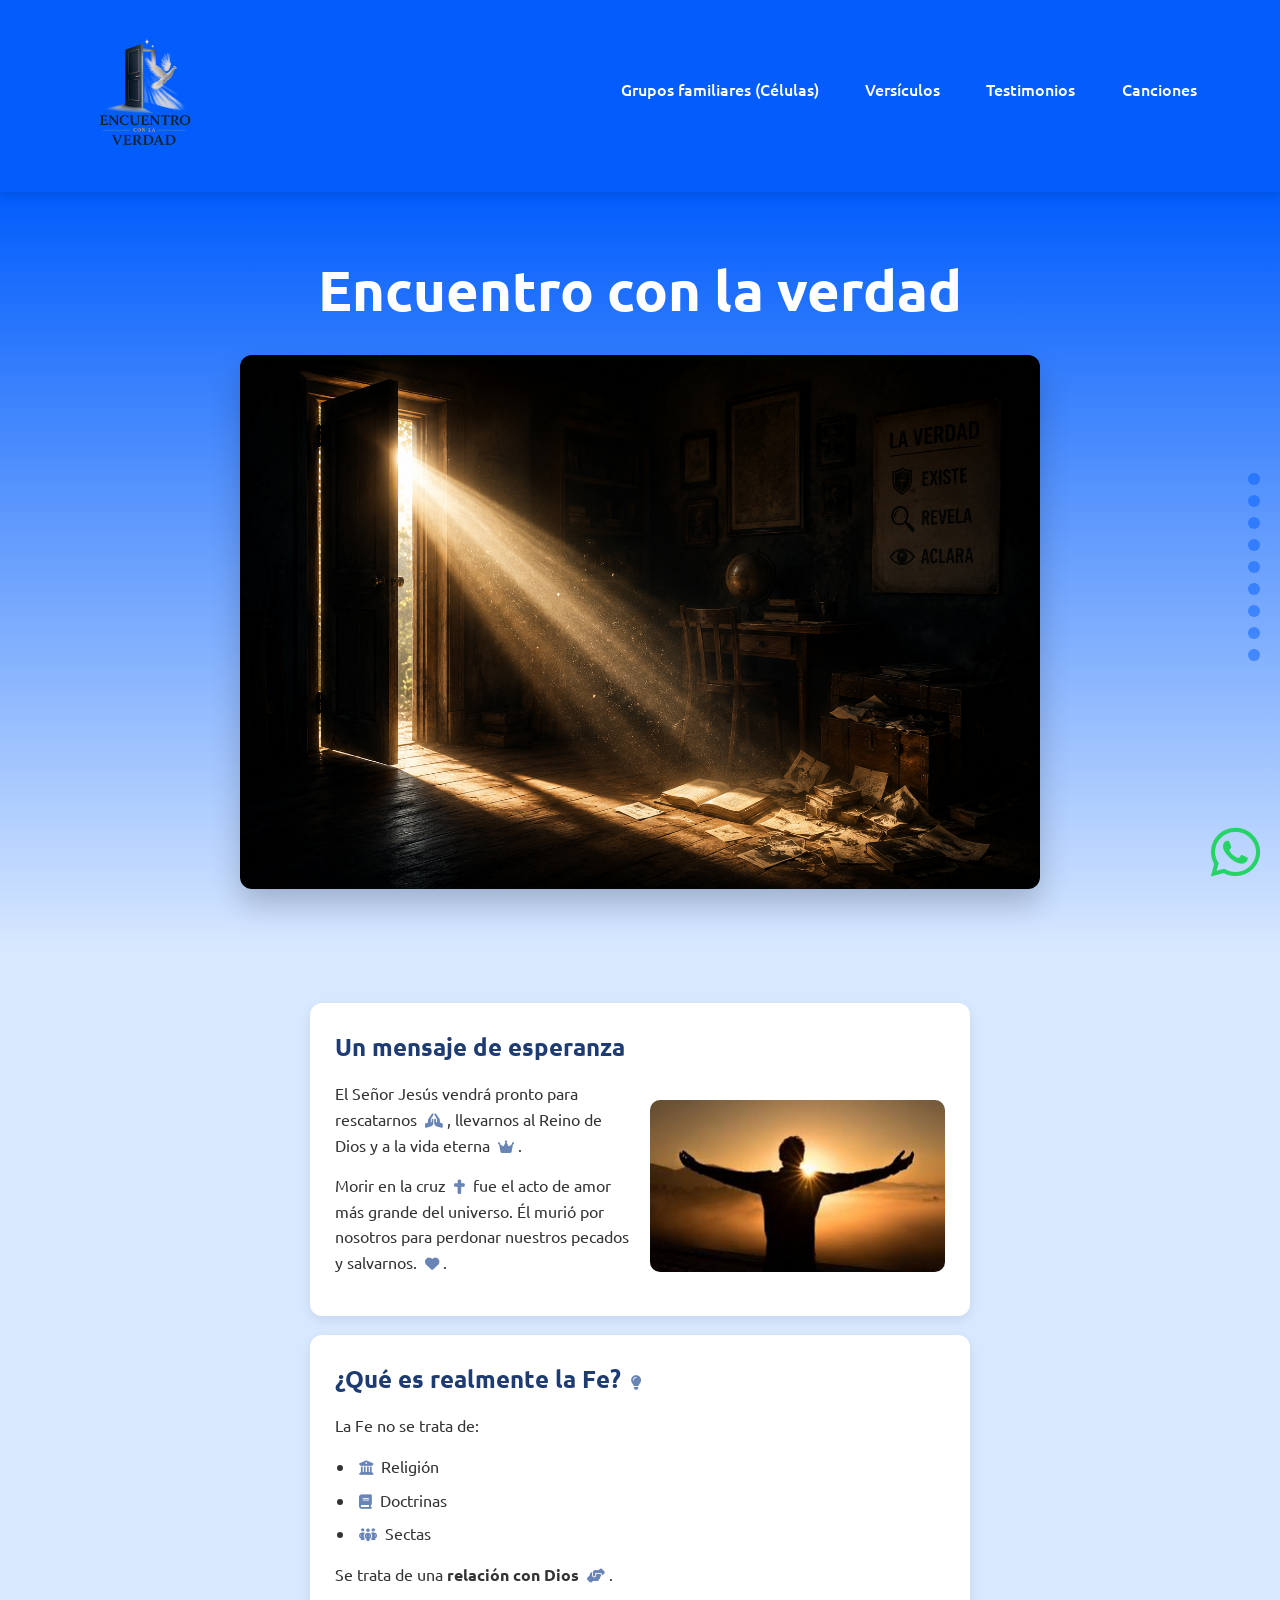
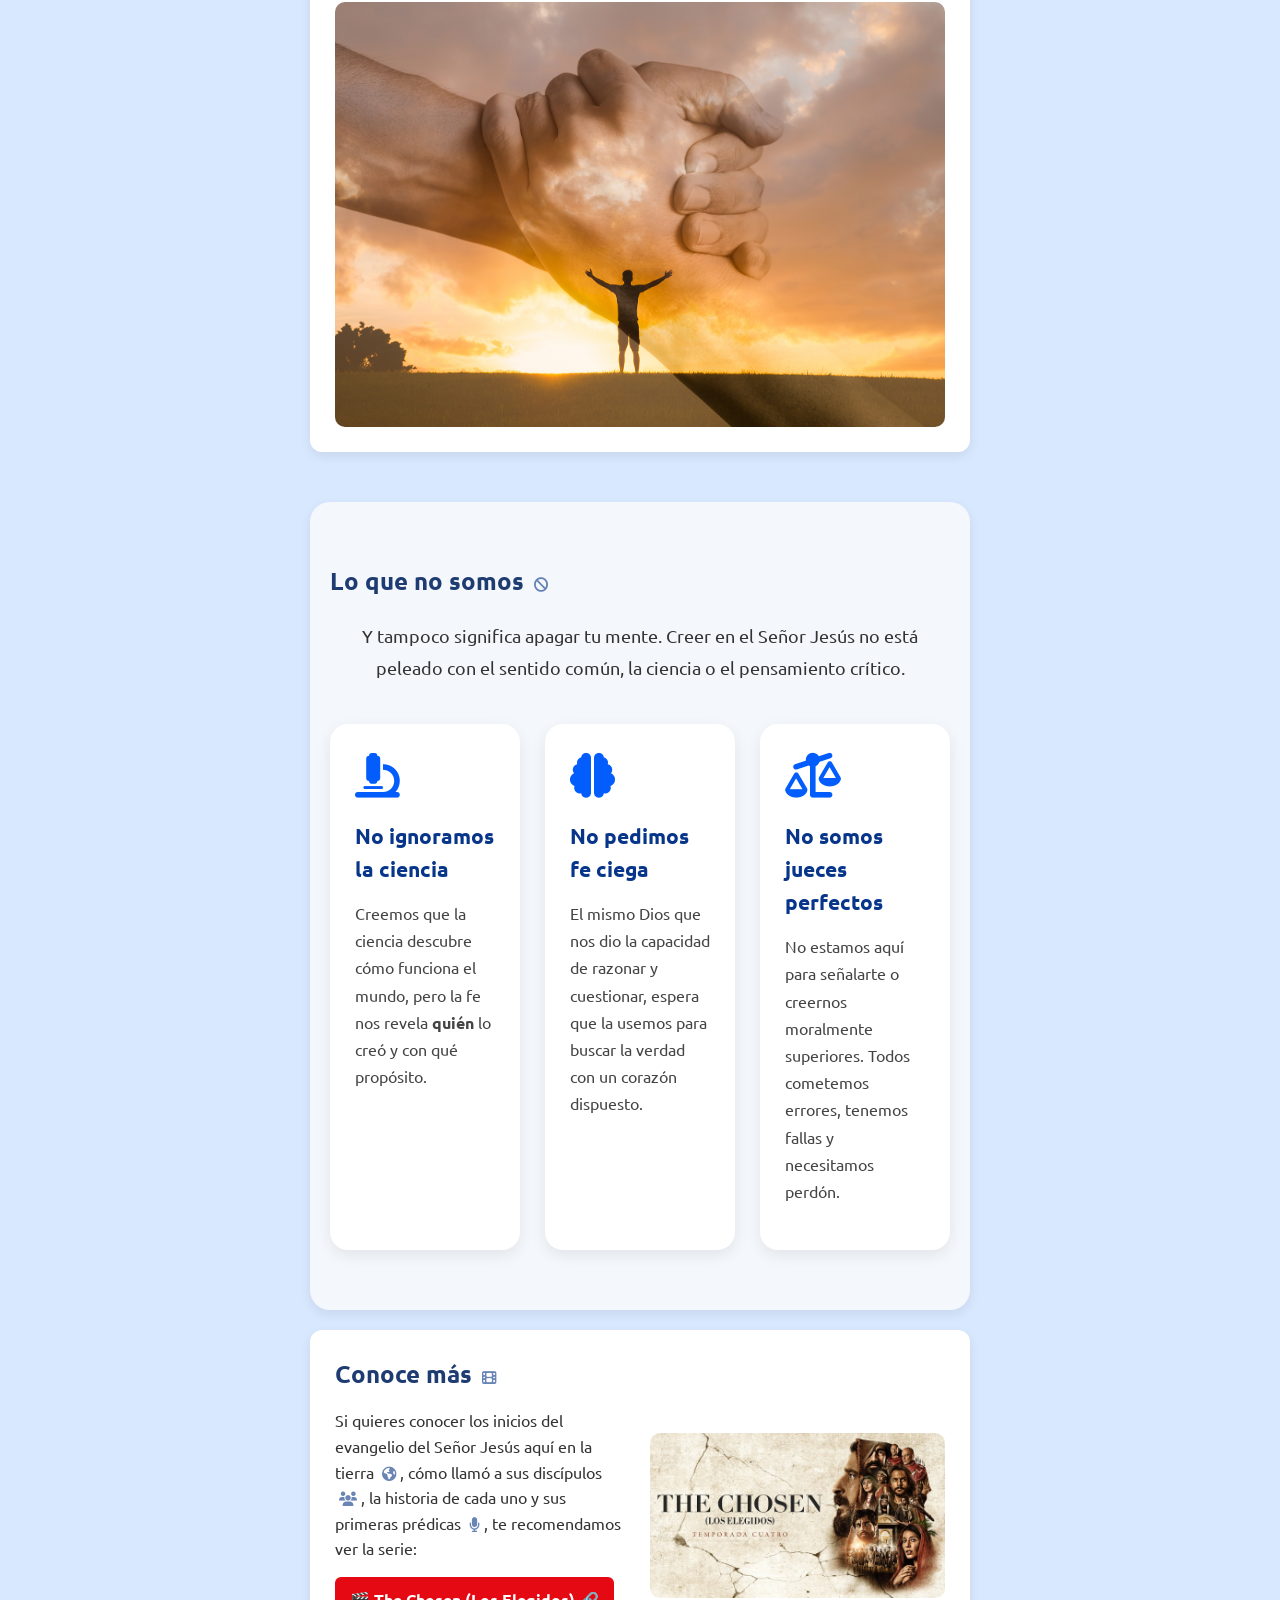
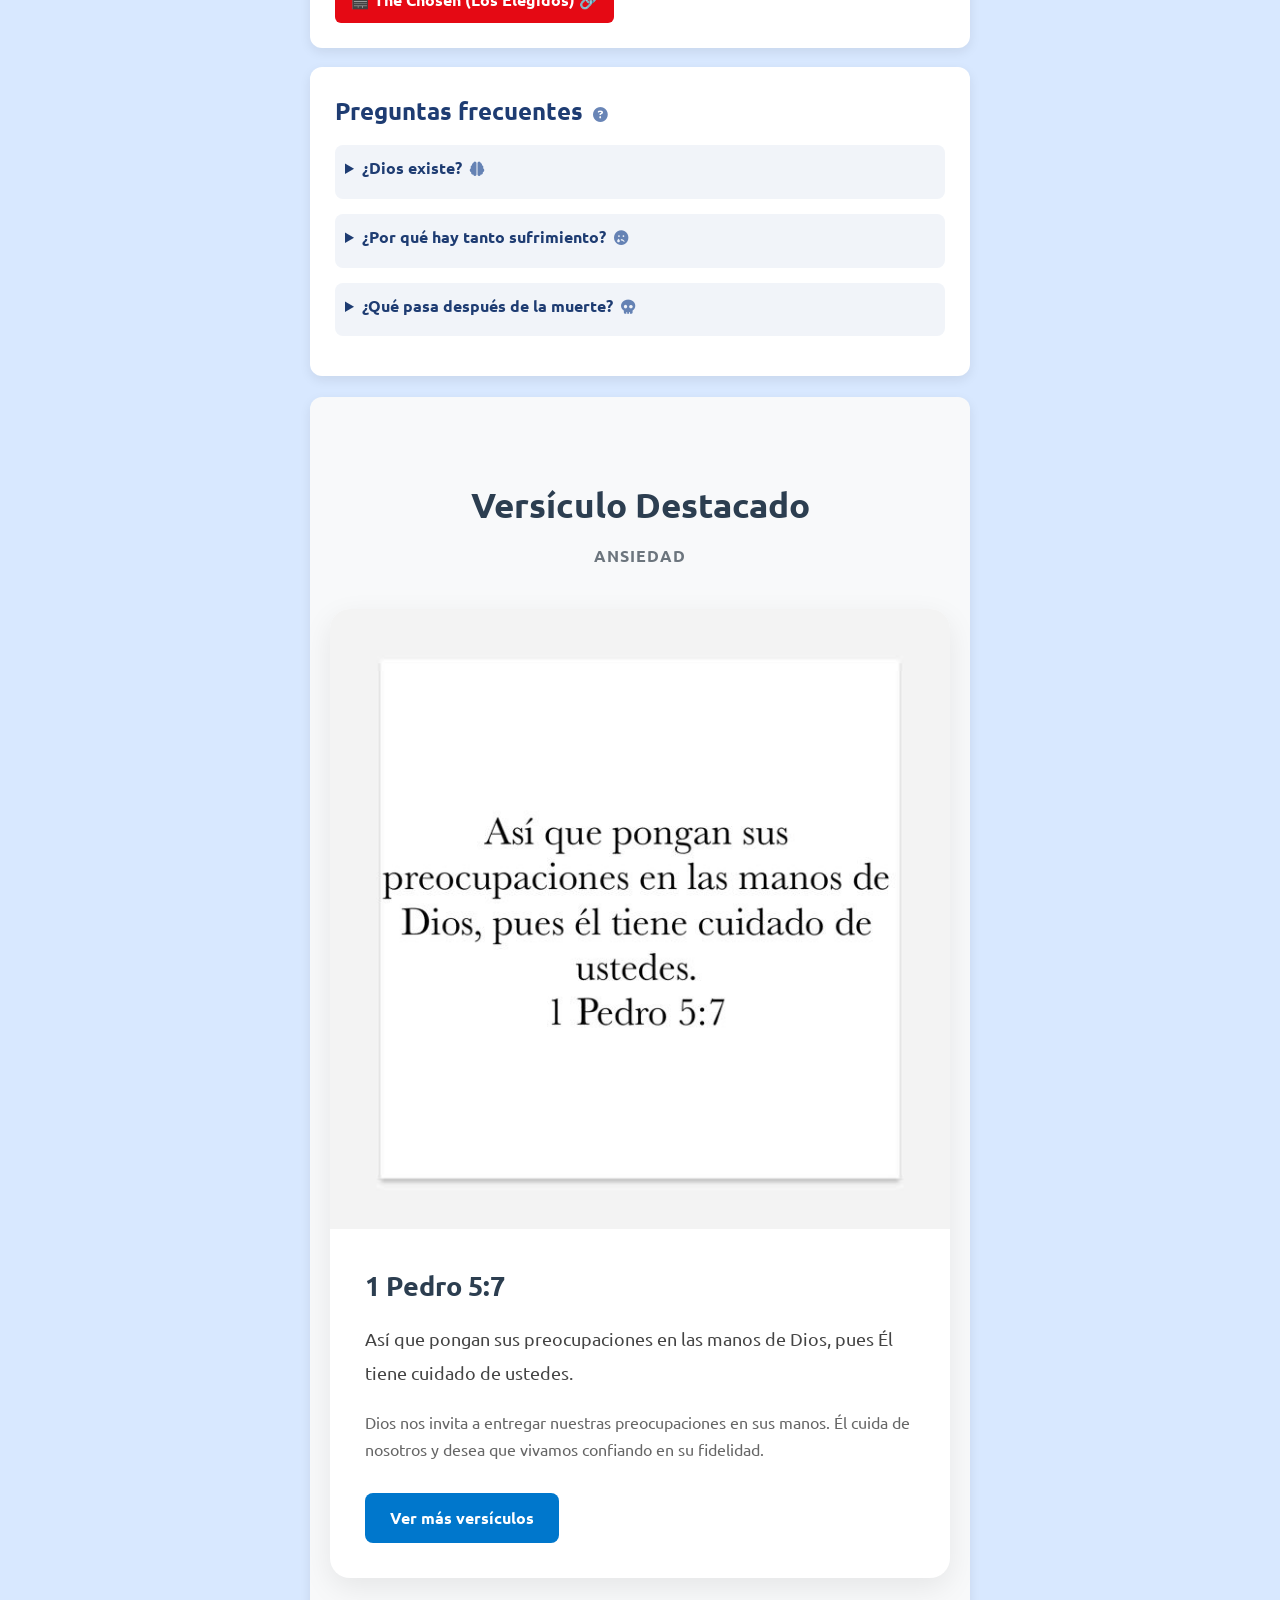
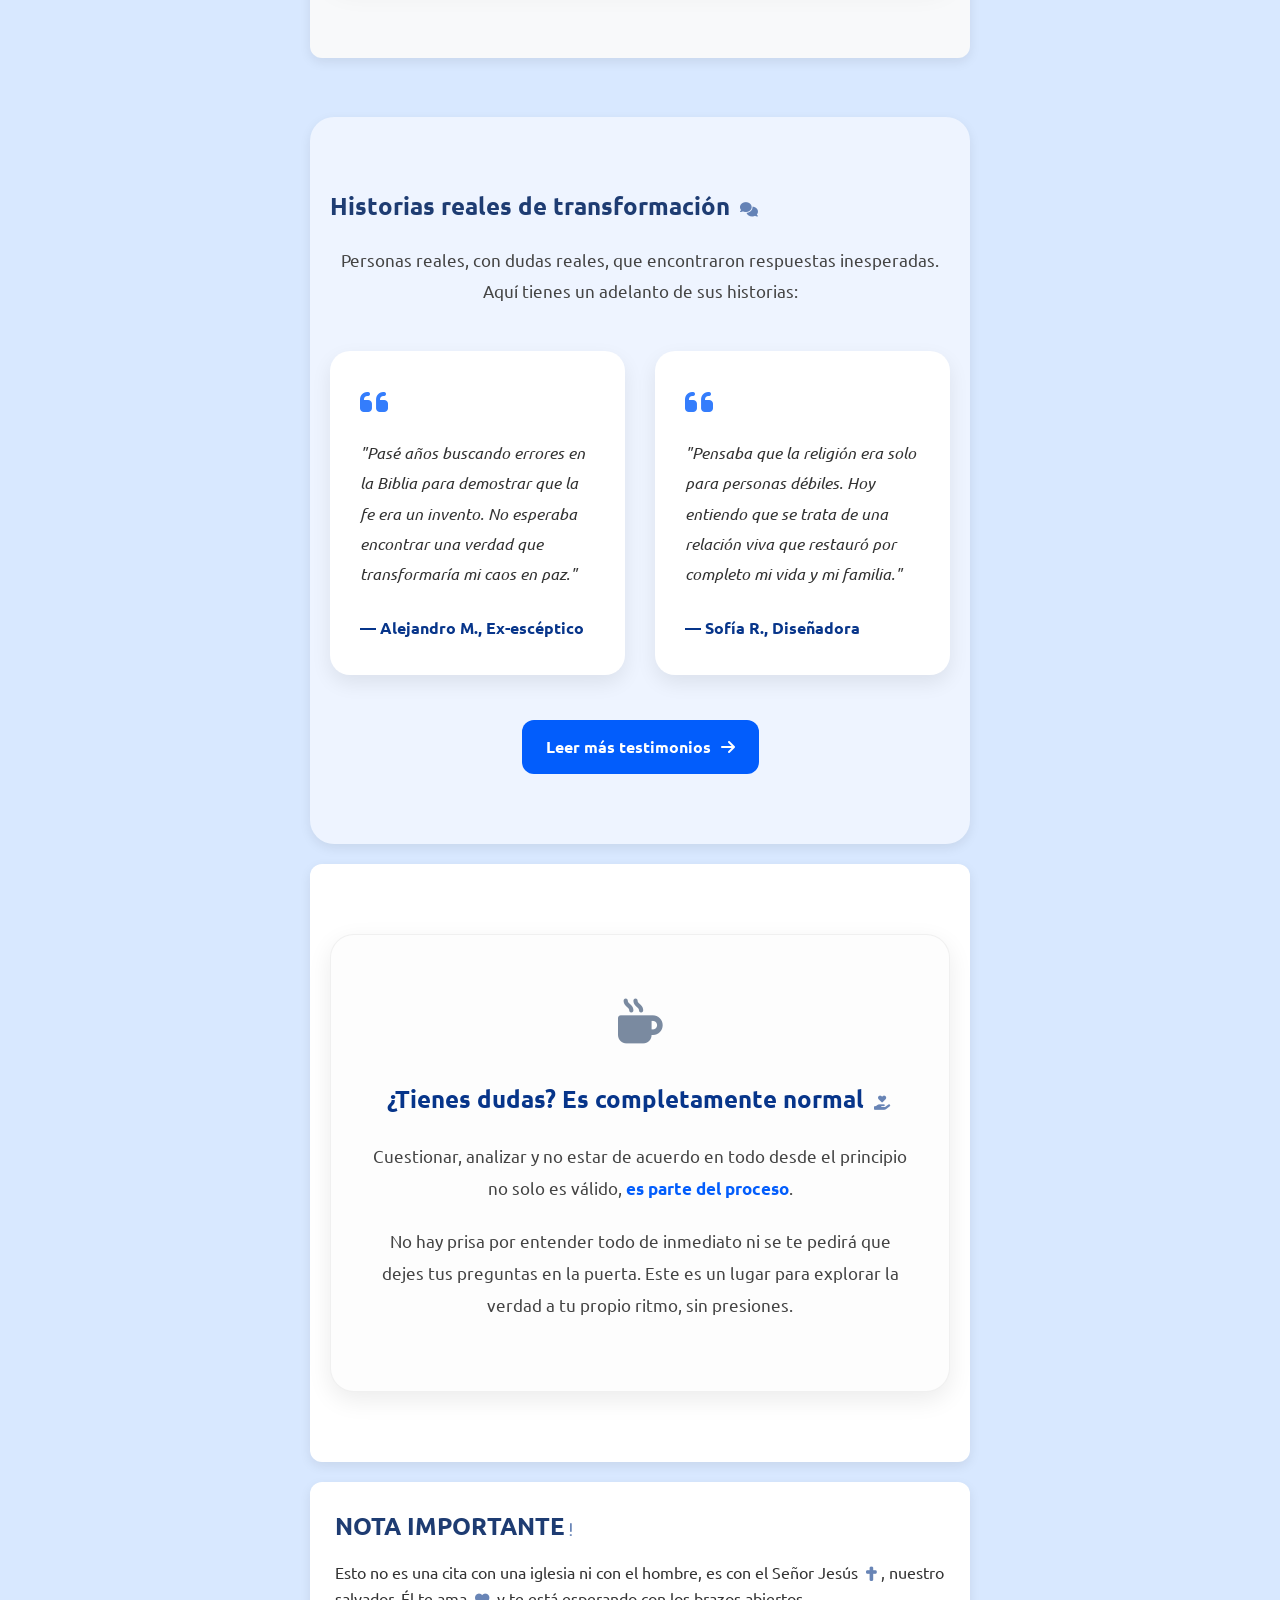
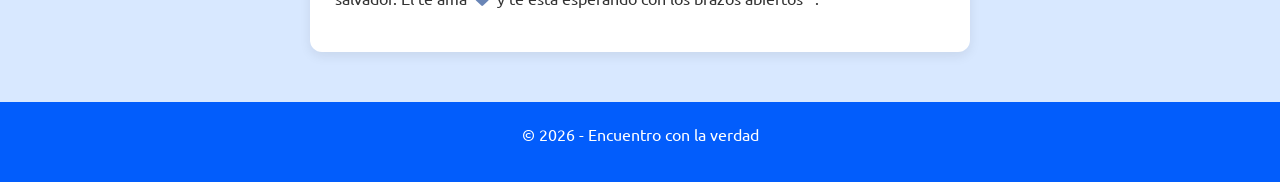
==== index.html @ f00d5910 "feat: redesign header and navbar with responsive layout - Improved UI/UX for navigation menu and hea" ====
<!DOCTYPE html>
<html lang="es-CO">
<head>

    <meta charset="UTF-8">
    <meta name="viewport" content="width=device-width, initial-scale=1.0">
    <title>Encuentro con la verdad</title>

    <link rel="stylesheet" href="css/pages/home.css">


    <!-- LINKS DE ESTILOS POR SEPARADO (MODULARIZACIÓN) -->
        <!-- BASE -->
    <link rel="stylesheet" href="css/base/reset.css">
    <link rel="stylesheet" href="css/base/variables.css">
    <link rel="stylesheet" href="css/base/global.css">

        <!-- LAYOUT -->
    <link rel="stylesheet" href="css/layout/navbar.css">
    <link rel="stylesheet" href="css/layout/footer.css">
    <link rel="stylesheet" href="css/layout/main.css">
    <link rel="stylesheet" href="css/layout/header.css">
    <link rel="stylesheet" href="css/layout/section.css">
    <link rel="stylesheet" href="css/layout/smart_nav.css">

        <!-- COMPONENTES -->
    <link rel="stylesheet" href="css/components/buttons.css">
    <link rel="stylesheet" href="css/components/animations.css">
    <link rel="stylesheet" href="css/components/icons.css">
    <link rel="stylesheet" href="css/components/whatsapp.css">
        

        <!-- RESPONSIVE -->
    <link rel="stylesheet" href="css/responsive/media.css">


    <!-- FUENTE -->
    <link rel="preconnect" href="https://fonts.googleapis.com">
    <link rel="preconnect" href="https://fonts.gstatic.com" crossorigin>
    <link href="https://fonts.googleapis.com/css2?family=Ubuntu:ital,wght@0,300;0,400;0,500;0,700;1,300;1,400;1,500;1,700&display=swap" rel="stylesheet">

    <!-- ÍCONOS -->
    <link rel="stylesheet" href="https://cdnjs.cloudflare.com/ajax/libs/font-awesome/6.5.0/css/all.min.css">
</head>
<body>

            
    <!-- NAVBAR -->
    <nav class="navbar" aria-label="Navegación principal">
        <!-- Logo primero (Izquierda en desktop y móvil) -->
        <a href="#" class="logo-link">
            <img class="logo" src="img/logo-encuentro-verdad-png.png" alt="Encuentro con la verdad - Inicio">
        </a>

        <!-- Botón hamburguesa (Derecha en móvil) -->
        <button class="menu-toggle" id="menu-toggle" aria-label="Abrir menú" aria-expanded="false">
            <i class="fa-solid fa-bars"></i>
        </button>

        <!-- Enlaces de navegación -->
        <ul class="nav-links" id="nav-links">
            <li><a href="#">Grupos familiares (Células)</a></li>
            <li><a href="view-verses/verses.html">Versículos</a></li>
            <li><a href="testimony-view/testimony.html">Testimonios</a></li>
            <li><a href="songs-view/songs.html">Canciones</a></li>
        </ul>
    </nav>

    <!-- HEADER / HERO SECTION -->
    <header class="hero">
        <div class="hero-content">
            <h1>Encuentro con la verdad</h1>
            <img src="img/portada.png" class="viene-pronto" alt="El regreso del Señor Jesús">
        </div>
    </header>


    <!-- NAVEGACIÓN INTELIGENTE -->
    <aside class="smart-nav">
        <a href="#esperanza" data-title="Esperanza"></a>
        <a href="#aclaracion-fe" data-title="Fe"></a>
        <a href="#mitos" data-title="Lo que no somos"></a>
        <a href="#conoce" data-title="Conoce más"></a>
        <a href="#preguntas-frecuentes" data-title="Preguntas frecuentes"></a>
        <a href="#versiculos-destacados" data-title="Versículos destacados"></a>
        <a href="#testimonios" data-title="Testimonios"></a>
        <a href="#dudas" data-title="Dudas"></a>
        <a href="#llamado-final" data-title="Llamado final"></a>
    </aside>



    <!-- CONTENIDO PRINCIPAL -->
    <main>

        <!-- MENSAJE PRINCIPAL -->
        <section id="esperanza" class="fade-section esperanza-section">
            <h2>Un mensaje de esperanza</h2>

            <div class="esperanza-contenido">
                <div class="esperanza-texto">
                    <p>
                        El Señor Jesús vendrá pronto para rescatarnos
                        <i class="fa-solid fa-hands-praying icon"></i>,
                        llevarnos al Reino de Dios y a la vida eterna 
                        <i class="fa-solid fa-crown icon"></i>.
                    </p>

                    <p>
                        Morir en la cruz 
                        <i class="fa-solid fa-cross icon"></i> 
                        fue el acto de amor más grande del universo. 
                        Él murió por nosotros para perdonar nuestros pecados y salvarnos.
                        <i class="fa-solid fa-heart icon"></i>.
                    </p>
                </div>

                <div class="esperanza-img">
                    <img src="img/esperanza.jpg" alt="Esperanza en Dios">
                </div>
            </div>
        </section>


        <!-- ACLARACIÓN DE LA FE -->
        <section id="aclaracion-fe" class="fade-section">
            <h2>¿Qué es realmente la Fe? <i class="fa-solid fa-lightbulb icon"></i></h2>

            <p>La Fe no se trata de:</p>
            <ul>
                <li><i class="fa-solid fa-building-columns icon"></i> Religión</li>
                <li><i class="fa-solid fa-book icon"></i> Doctrinas</li>
                <li><i class="fa-solid fa-people-group icon"></i> Sectas</li>
            </ul>

            <p>
                Se trata de una <strong>relación con Dios</strong> 
                <i class="fa-solid fa-handshake-angle icon"></i>.
            </p>

            <div class="fe-img">
                <img src="img/relacion-con-dios.jpg" alt="Relación con Dios">
            </div>
        </section>


        <!-- LO QUE NO SOMOS -->
        <section id="mitos" class="fade-section mitos-section">
            <h2>Lo que no somos <i class="fa-solid fa-ban icon"></i></h2>

            <p class="intro-mitos">
                Y tampoco significa apagar tu mente. Creer en el Señor Jesús no está peleado 
                con el sentido común, la ciencia o el pensamiento crítico.
            </p>

            <div class="mitos-grid">
                <div class="mito-card">
                    <i class="fa-solid fa-microscope icon-large"></i>
                    <h3>No ignoramos la ciencia</h3>
                    <p>
                        Creemos que la ciencia descubre cómo funciona el mundo, pero la fe nos 
                        revela <strong>quién</strong> lo creó y con qué propósito.
                    </p>
                </div>

                <div class="mito-card">
                    <i class="fa-solid fa-brain icon-large"></i>
                    <h3>No pedimos fe ciega</h3>
                    <p>
                        El mismo Dios que nos dio la capacidad de razonar y cuestionar, espera 
                        que la usemos para buscar la verdad con un corazón dispuesto.
                    </p>
                </div>

                <div class="mito-card">
                    <i class="fa-solid fa-scale-unbalanced icon-large"></i>
                    <h3>No somos jueces perfectos</h3>
                    <p>
                        No estamos aquí para señalarte o creernos moralmente superiores. 
                        Todos cometemos errores, tenemos fallas y necesitamos perdón.
                    </p>
                </div>
            </div>
        </section>


        <!-- RECURSO RECOMENDADO -->
        <section id="conoce" class="fade-section conoce-section">
            <h2>Conoce más <i class="fa-solid fa-film icon"></i></h2>

            <div class="conoce-contenido">
                <div class="conoce-texto">
                    <p>
                        Si quieres conocer los inicios del evangelio del Señor Jesús aquí en la tierra 
                        <i class="fa-solid fa-earth-americas icon"></i>, 
                        cómo llamó a sus discípulos 
                        <i class="fa-solid fa-users icon"></i>, 
                        la historia de cada uno y sus primeras prédicas 
                        <i class="fa-solid fa-microphone icon"></i>, 
                        te recomendamos ver la serie:
                    </p>

                    <a href="https://www.netflix.com/co/title/81622757" target="_blank" class="btn-serie">
                        🎬 The Chosen (Los Elegidos) 🔗
                    </a>
                </div>

                <div class="conoce-img">
                    <img src="img/the-chosen.jpg" alt="Serie The Chosen">
                </div>
            </div>
        </section>


        <!-- PREGUNTAS FRECUENTES -->
        <section id="preguntas-frecuentes" class="fade-section">
            <h2>Preguntas frecuentes <i class="fa-solid fa-circle-question icon"></i></h2>

                <details>
                    <summary>¿Dios existe? <i class="fa-solid fa-brain icon"></i></summary>

                    <img src="img/universo.avif" class="faq-img" alt="Universo">

                    <p>
                            Esta es una de las preguntas más importantes.
                    </p>
                    <ul>
                        <li>
                            <i class="fa-solid fa-burst icon"></i>
                            <strong>El origen del universo:</strong> El universo tuvo un inicio.
                        </li>
                        <li>
                            <i class="fa-solid fa-sliders icon"></i>
                            <strong>El ajuste fino:</strong> Las leyes físicas permiten la vida.
                        </li>
                        <li>
                            <i class="fa-solid fa-scale-balanced icon"></i>
                            <strong>La moral humana:</strong> Existe una noción del bien y el mal.
                        </li>
                    </ul>
                </details>

                <details>
                    <summary>¿Por qué hay tanto sufrimiento? <i class="fa-solid fa-face-sad-tear icon"></i></summary>

                    <img src="img/sufrimiento.jpg" class="faq-img" alt="Sufrimiento humano">

                    <p>
                        El sufrimiento no es el deseo de Dios 
                        <i class="fa-solid fa-heart icon"></i>, 
                        sino consecuencia del mal y de las decisiones humanas 
                        <i class="fa-solid fa-triangle-exclamation icon"></i>.
                    </p>
                </details>

                <details>
                    <summary>¿Qué pasa después de la muerte? <i class="fa-solid fa-skull icon"></i></summary>

                    <img src="img/muerte.jpg" class="faq-img" alt="Vida eterna">

                    <p>
                        Es un tema profundo. Según la fe cristiana, Dios es quien juzga 
                        <i class="fa-solid fa-gavel icon"></i> 
                        y nuestras decisiones en vida tienen consecuencias eternas 
                        <i class="fa-solid fa-infinity icon"></i>.
                    </p>
                </details>
        </section>


        <!-- VERSÍCULOS DESTACADOS -->
        <section id="versiculos-destacados" class="fade-section versiculo-destacado">
            <div class="versiculo-container">
                <div class="versiculo-header">
                    <h2>Versículo Destacado</h2>
                    <p id="categoria-versiculo"></p>
                </div>
                <div class="versiculo-card">
                    <img
                        id="versiculo-imagen"
                        src="img/versiculos/amor/juan3-16.webp"
                        alt="Imagen del versículo">
                    <div class="versiculo-content">
                        <h3 id="versiculo-referencia"></h3>
                        <p id="versiculo-texto"></p>
                        <p id="versiculo-descripcion"></p>
                        <a
                            href="view-verses/verses.html"
                            class="btn-versiculos">
                            Ver más versículos
                        </a>
                    </div>
                </div>
            </div>
        </section>


        <!-- TESTIMONIOS (SNEAK PEEK) -->
        <section id="testimonios" class="fade-section testimonios-preview">
            <h2>Historias reales de transformación <i class="fa-solid fa-comments icon"></i></h2>
            
            <p class="testimonios-intro">
                Personas reales, con dudas reales, que encontraron respuestas inesperadas. Aquí tienes un adelanto de sus historias:
            </p>

            <div class="testimonios-grid">
                <!-- Tarjeta de Testimonio 1 -->
                <div class="testimonio-card">
                    <i class="fa-solid fa-quote-left quote-icon"></i>
                    <p class="testimonio-extracto">
                        "Pasé años buscando errores en la Biblia para demostrar que la fe era un invento. No esperaba encontrar una verdad que transformaría mi caos en paz."
                    </p>
                    <span class="testimonio-autor">— Alejandro M., Ex-escéptico</span>
                </div>

                <!-- Tarjeta de Testimonio 2 -->
                <div class="testimonio-card">
                    <i class="fa-solid fa-quote-left quote-icon"></i>
                    <p class="testimonio-extracto">
                        "Pensaba que la religión era solo para personas débiles. Hoy entiendo que se trata de una relación viva que restauró por completo mi vida y mi familia."
                    </p>
                    <span class="testimonio-autor">— Sofía R., Diseñadora</span>
                </div>
            </div>

            <!-- Botón de llamado a la acción (CTA) -->
            <div class="testimonios-cta">
                <a href="testimony-view/testimony.html" class="btn-testimonios">
                    Leer más testimonios <i class="fa-solid fa-arrow-right"></i>
                </a>
            </div>
        </section>

        <!-- DUDAS -->
        <section id="dudas" class="fade-section dudas-section">
            <div class="dudas-contenedor">
                <div class="dudas-icono-principal">
                    <i class="fa-solid fa-mug-hot"></i> 
                </div>
                    
                <h2>¿Tienes dudas? Es completamente normal <i class="fa-solid fa-hand-holding-heart icon"></i></h2>
                    
                <p>
                    Cuestionar, analizar y no estar de acuerdo en todo desde el principio no solo es válido, <strong>es parte del proceso</strong>. 
                </p>
                    
                <p>
                    No hay prisa por entender todo de inmediato ni se te pedirá que dejes tus preguntas en la puerta. Este es un lugar para explorar la verdad a tu propio ritmo, sin presiones.
                </p>
                </div>
        </section>


        <!-- LLAMADO FINAL -->
        <section id="llamado-final" class="fade-section">
            <h2>NOTA IMPORTANTE<i class="fa-solid fa-exclamation icon"></i></h2>

            <p>
                Esto no es una cita con una iglesia ni con el hombre, es con el Señor Jesús 
                <i class="fa-solid fa-cross icon"></i>, nuestro salvador.
                Él te ama 
                <i class="fa-solid fa-heart icon"></i> 
                y te está esperando con los brazos abiertos
                <i class="fa-solid fa-hands-open icon"></i>.
            </p>
        </section>

    </main>

    <!-- PIE DE PÁGINA -->
    <footer>
        <p>&copy; 2026 - Encuentro con la verdad</p>
    </footer>

<script src="./js/data/verses.js"></script>
<script src="./js/home.js"></script>

<a
    href="https://wa.me/573228758896?text=Quiero%20recibir%20al%20Se%C3%B1or%20Jes%C3%BAs%20en%20mi%20coraz%C3%B3n%20y%20en%20mi%20vida.%20Quiero%20abrirle%20las%20puertas%20de%20mi%20vida."
    class="whatsapp-float"
    target="_blank"
    aria-label="Contactar por WhatsApp">

    <i class="fa-brands fa-whatsapp"></i>

</a>

</body>
</html>
---- css/pages/home.css ----
/* RESET BÁSICO */
* {
    margin: 0;
    padding: 0;
    box-sizing: border-box;
}


img {
    max-width: 100%;
}


/* Imagen Header */
.viene-pronto {
    width: 100%;
    max-width: 600px; /* limita tamaño en pantallas grandes */
    height: auto;
    border-radius: 10px;
    object-fit: cover;
    
    /* sombra suave */
    box-shadow: 0 4px 12px rgba(0,0,0,0.3);
    
    /* transición suave */
    transition: transform 0.3s ease;
}

/* efecto al pasar el mouse (solo desktop) */
.viene-pronto:hover {
    transform: scale(1.03);
}


/* SECCIONES */
section {
    background: white;
    margin: 20px 0;
    padding: 25px;
    border-radius: 12px;
    box-shadow: 0 4px 12px rgba(0,0,0,0.08);
}


/* PROPIEDADES DE esperanza-contenido */

.esperanza-contenido {
    display: flex;
    align-items: center;
    gap: 20px;
    flex-wrap: wrap;
}

.esperanza-texto {
    flex: 1;
}

.esperanza-img {
    flex: 1;
    text-align: center;
}

.esperanza-img img {
    width: 100%;
    max-width: 350px;
    border-radius: 10px;

    display: block;
    max-width: 100%;
    height: auto;
}


/* Propiedades CSS de conoce-contenido */

.conoce-contenido {
    display: flex;
    align-items: center;
    gap: 20px;
    flex-wrap: wrap;
}

.conoce-texto {
    flex: 1;
}

.conoce-img {
    flex: 1;
    text-align: center;
}

.conoce-img img {
    width: 100%;
    max-width: 350px;
    border-radius: 10px;

    display: block;
    max-width: 100%;
    height: auto;
}




.fe-contenido {
    display: flex;
    align-items: center;
    gap: 20px;
    flex-wrap: wrap;
}

.fe-texto {
    flex: 1;
}

.fe-img {
    flex: 1;
    text-align: center;
}

.fe-img img {
    width: 100%;
    max-width: 350px;
    border-radius: 10px;

    display: block;
    max-width: 100%;
    height: auto;
}

.faq-img {
    width: 100%;
    margin: 10px 0;
    border-radius: 8px;

    display: block;
    max-width: 100%;
    height: auto;
}


/* CONTENEDOR GENERAL */
main {
    max-width: 700px; /* mejor lectura */
    margin: 0 auto;
    padding: 30px 20px;
}


.fade-section {  /* → estado inicial (invisible) */
    opacity: 0;
    transform: translateY(40px);
    transition: all 0.8s ease;
}

.fade-section.visible { /* → estado final (visible) */
    opacity: 1;
    transform: translateY(0);
}


/* TÍTULOS */
h2 {
    color: #1e3c72;
    margin-bottom: 15px;
}

p {
    margin-bottom: 15px;
}


/* LISTAS */
ul {
    margin: 10px 0 15px 20px;
}

li {
    margin-bottom: 8px;
}

/* LINKS */
a {
    color: #2a5298;
    text-decoration: none;
    font-weight: bold;
}

a:hover {
    text-decoration: underline;
}


/* FAQ (details) */
details {
    margin-bottom: 15px;
    padding: 10px;
    border-radius: 8px;
    background: #f1f4f9;
    cursor: pointer;
}

summary {
    font-weight: bold;
    color: #1e3c72;
    margin-bottom: 8px;
}

details p {
    margin-top: 10px;
}



/* EFECTO HOVER SUAVE EN SECCIONES */
section:hover {
    transform: translateY(-3px);
    transition: 0.3s ease;
}


/* =========================
   SECCIÓN: LO QUE NO SOMOS
========================= */

.mitos-section {
    background: #f4f7fb;
    padding: 60px 20px;
    border-radius: 20px;
    margin-top: 50px;
}

.intro-mitos {
    max-width: 850px;
    margin: 20px auto 40px;
    text-align: center;
    font-size: 1.1rem;
    line-height: 1.8;
    color: #333;
}

/* GRID DE TARJETAS */
.mitos-grid {
    display: grid;
    grid-template-columns: repeat(3, 1fr);
    gap: 25px;
}

/* TARJETAS */
.mito-card {
    background: white;
    padding: 30px 25px;
    border-radius: 18px;

    box-shadow: 0 5px 15px rgba(0,0,0,0.08);

    transition:
        transform 0.3s ease,
        box-shadow 0.3s ease;
}

/* EFECTO HOVER */
.mito-card:hover {
    transform: translateY(-6px);

    box-shadow: 0 10px 25px rgba(0,0,0,0.12);
}

/* ÍCONOS GRANDES */
.icon-large {
    font-size: 2.8rem;
    color: #025dfc;

    margin-bottom: 20px;
}

/* TÍTULOS DE TARJETAS */
.mito-card h3 {
    margin-bottom: 15px;
    color: #07358a;
    font-size: 1.3rem;
}

/* TEXTO */
.mito-card p {
    line-height: 1.7;
    color: #444;
}




/* =========================
   SECCIÓN: DUDAS
========================= */

.dudas-section {
    display: flex;
    justify-content: center;
    padding: 70px 20px;
}

/* CONTENEDOR PRINCIPAL */
.dudas-contenedor {
    max-width: 850px;
    background: #fdfdfd;
    padding: 50px 40px;
    border-radius: 24px;
    text-align: center;
    box-shadow: 0 8px 25px rgba(0,0,0,0.08);
    border: 1px solid rgba(0,0,0,0.05);
}



/* TÍTULO */
.dudas-contenedor h2 {
    margin-bottom: 25px;
    color: #07358a;
    line-height: 1.4;
}

/* PÁRRAFOS */
.dudas-contenedor p {
    font-size: 1.05rem;
    line-height: 1.9;
    color: #444;
    margin-bottom: 20px;
}

/* RESALTADO */
.dudas-contenedor strong {
    color: #025dfc;
}



/* =========================
   SECCIÓN: TESTIMONIOS PREVIEW
========================= */

.testimonios-preview {
    background: #eef4ff;
    padding: 70px 20px;
    border-radius: 24px;
    margin-top: 60px;
}

/* INTRODUCCIÓN */
.testimonios-intro {
    max-width: 850px;
    margin: 20px auto 45px;
    text-align: center;
    line-height: 1.8;
    color: #444;
    font-size: 1.05rem;
}

/* GRID */
.testimonios-grid {
    display: grid;
    grid-template-columns: repeat(2, 1fr);
    gap: 30px;
}

/* TARJETAS */
.testimonio-card {
    background: white;
    padding: 35px 30px;
    border-radius: 20px;
    box-shadow: 0 8px 20px rgba(0,0,0,0.08);
    position: relative;
    transition:
        transform 0.3s ease,
        box-shadow 0.3s ease;
}

/* HOVER */
.testimonio-card:hover {
    transform: translateY(-6px);
    box-shadow: 0 12px 28px rgba(0,0,0,0.12);
}

/* TEXTO TESTIMONIO */
.testimonio-extracto {
    line-height: 1.9;
    color: #333;
    font-style: italic;
    margin-bottom: 25px;
}

/* AUTOR */
.testimonio-autor {
    display: block;
    font-weight: bold;
    color: #07358a;
}

/* CTA */
.testimonios-cta {
    display: flex;
    justify-content: center;
    margin-top: 45px;
}


/* ==========================
   VERSÍCULO DESTACADO
========================== */

.versiculo-destacado {
    padding: 80px 20px;
    background: #f8f9fa;
}

.versiculo-container {
    max-width: 1000px;
    margin: 0 auto;
}

.versiculo-header {
    text-align: center;
    margin-bottom: 40px;
}

.versiculo-header h2 {
    font-size: 2.2rem;
    margin-bottom: 10px;
    color: #2c3e50;
}

#categoria-versiculo {
    font-size: 1rem;
    font-weight: 600;
    color: #6c757d;
    text-transform: uppercase;
    letter-spacing: 1px;
}

.versiculo-card {
    background: #fff;
    border-radius: 20px;
    overflow: hidden;

    box-shadow: 0 10px 30px rgba(0,0,0,.08);

    display: flex;
    flex-direction: column;
}

#versiculo-imagen {
    width: 100%;
    height: 100%;
    object-fit: cover;
}

.versiculo-content {
    padding: 35px;
}

#versiculo-referencia {
    color: #2c3e50;
    margin-bottom: 15px;
    font-size: 1.7rem;
}

#versiculo-texto {
    font-size: 1.15rem;
    line-height: 1.8;
    color: #444;
    margin-bottom: 20px;
}

#versiculo-descripcion {
    color: #666;
    line-height: 1.7;
    margin-bottom: 30px;
}
---- css/base/variables.css ----
:root {
    --primary-color: #025dfc;
    --secondary-color: #07358a;
    --text-color: #333;
    /* --background-color: #f4f7fb; */
    --background-color: #d8e8ff;
    --white: #fff;
    --shadow-soft: 0 4px 12px rgba(0,0,0,0.08);
    --radius-md: 12px;
    --transition-default: 0.3s ease;
}
---- css/base/global.css ----
body {
    font-family: "Ubuntu", sans-serif;
    line-height: 1.6;
    background: var(--background-color);
    color: var(--text-color);

    overflow-x: hidden;

    display: flex;
    flex-direction: column;

    min-height: 100vh;
}

a {
    color: #2a5298;
    text-decoration: none;
    font-weight: bold;
}

a:hover {
    text-decoration: underline;
}


h1 {
    font-size: 2rem;
    margin-bottom: 15px;
    color: #2a5298;
}


p {
    margin-bottom: 15px;
}

/* LISTAS */
ul {
    margin: 10px 0 15px 20px;
}

li {
    margin-bottom: 8px;
}
---- css/layout/navbar.css ----
/* =========================================
   NAVBAR (Flexbox Masterclass)
========================================= */
.navbar {
    display: flex;
    justify-content: space-between;
    align-items: center;
    
    position: sticky;
    top: 0;
    z-index: 1000;
    
    background: var(--primary-color);
    padding: 1rem 5%;
    box-shadow: 0 4px 10px rgba(0, 0, 0, 0.1);
}

/* LINKS */
.nav-links {
    display: flex;
    align-items: center;
    gap: 0.5rem;
    list-style: none;
}

.nav-links a {
    color: var(--text-light);
    text-decoration: none;
    padding: 0.6rem 1.2rem;
    font-weight: 500;
    border-radius: 20px;
    transition: background var(--transition-speed) ease, transform 0.2s ease;
}

/* HOVER Y MICRO-INTERACCIONES */
.nav-links a:hover,
.nav-links a:focus-visible { /* Accesibilidad */
    background: rgba(255, 255, 255, 0.15);
    transform: translateY(-2px);
}


.navbar a:focus-visible {
    outline: 2px solid #60a5fa; /* Un azul claro/celeste es menos agresivo que el amarillo pero igual de visible */
    outline-offset: 4px;
    background: rgba(255, 255, 255, 0.1);
}

/* BOTÓN HAMBURGUESA */
.menu-toggle {
    display: none; /* Oculto en desktop */
    background: transparent;
    border: none;
    color: var(--text-light);
    font-size: 1.8rem;
    cursor: pointer;
    padding: 0.5rem;
    transition: transform 0.2s ease;
}

.menu-toggle:active {
    transform: scale(0.9);
}

.menu-toggle:active i {
    transform: scale(0.85);
}

/* LOGO */
.logo {
    /* Modelo de caja responsivo puro */
    width: clamp(120px, 15vw, 160px);
    height: auto;
    object-fit: contain;
    display: block;
}
---- css/layout/footer.css ----
footer {
    text-align: center;
    padding: 20px;
    background: var(--primary-color);
    color: white;
    margin-top: auto;
}
---- css/layout/main.css ----
main {
    max-width: 700px;
    margin: 0 auto;
    padding: 30px 20px;
}
---- css/layout/header.css ----
/* =========================================
   HEADER / HERO (Flexbox aplicado a layouts)
========================================= */
.hero {
    display: flex;
    flex-direction: column;
    justify-content: center; /* Centra todo verticalmente */
    align-items: center; /* Centra todo horizontalmente */
    
    min-height: 70vh;
    padding: 4rem 5%;
    background: linear-gradient(180deg, var(--primary-color), #d8e8ff);
    color: var(--text-light);
    text-align: center;
}

.hero-content {
    display: flex;
    flex-direction: column;
    align-items: center;
    gap: 2rem; /* Separación perfecta entre el título y la imagen */
    max-width: 800px; /* Evita que el contenido sea demasiado ancho en PC */
}

.hero h1 {
    color: #fff;
    font-size: clamp(2rem, 5vw, 3.5rem); /* Tipografía fluida que se adapta sola */
    margin: 0; /* Flexbox 'gap' maneja la separación ahora */
    line-height: 1.2;
}

.viene-pronto {
    max-width: 100%; /* Fundamental: La imagen nunca desbordará su contenedor */
    height: auto;
    border-radius: 12px;
    box-shadow: 0 15px 30px rgba(0, 0, 0, 0.2);
}
---- css/layout/section.css ----
section {
    background: white;
    margin: 20px 0;
    padding: 25px;
    border-radius: 12px;
    box-shadow: 0 4px 12px rgba(0,0,0,0.08);
    scroll-margin-top: 100px; /* Esta línea suele olvidarse y mejora muchísimo la experiencia. */
}
---- css/layout/smart_nav.css ----
.smart-nav{
    position: fixed;
    right: 20px;
    top: 63%;
    transform: translateY(-50%);

    display: flex;
    flex-direction: column;
    gap: 10px;

    z-index: 999;
}

/* ENLANCES */
.smart-nav a {
    position: relative;
    width: 12px;
    height: 12px;
    border-radius: 50%;
    background: rgba(2, 93, 252, .5);
    text-decoration: none;
    transition: all .3s ease;
    font-size: 0;
}

/* HOVER */
.smart-nav a:hover{
    background: #025dfc;
    transform: scale(1.3);
}

/* SCROLL SPY */
.smart-nav a.active{
    background: white;
    color: #025dfc;
    font-weight: bold;
    transform: scale(1.6);
}

/* MOSTRAR NOMBRE COMO TOOLTIP */
.smart-nav a::after {
    content: attr(data-title);
    position: absolute;
    right: 25px;
    top: 50%;
    transform: translateY(-50%);
    background: #025dfc;
    color: white;
    padding: 8px 12px;
    border-radius: 8px;
    white-space: nowrap;
    opacity: 0;
    visibility: hidden;
    transition: all .25s ease;
    font-size: .85rem;
}

.smart-nav a:hover::after {
    opacity: 1;
    visibility: visible;
}
---- css/components/buttons.css ----
.btn-explicacion {
    margin-top: 10px;
    padding: 8px 12px;
    border: none;
    background: #2a5298;
    color: white;
    border-radius: 6px;
    cursor: pointer;
}

.btn-explicacion:hover,
.btn-explicacion:focus-visible {
  background: #1e3c72;
  outline: 2px solid #fff;
  outline-offset: 2px;
}

.btn-serie {
    display: inline-block;
    background-color: #e50914;
    color: white;
    padding: 10px 15px;
    border-radius: 6px;
    text-decoration: none;
    font-weight: bold;
}

.btn-serie:hover {
    background-color: #b20710;
}




/* =========================
   BOTÓN TESTIMONIOS
========================= */

.btn-testimonios {
    display: inline-flex;
    align-items: center;
    gap: 10px;
    background: #025dfc;
    color: white;
    text-decoration: none;
    padding: 14px 24px;
    border-radius: 12px;
    font-weight: bold;
    transition:
        background 0.3s ease,
        transform 0.2s ease;
}

/* HOVER */
.btn-testimonios:hover {
    background: #07358a;
    transform: translateY(-2px);
}

/* ANIMACIÓN DE FLECHA */
.btn-testimonios i {
    transition: transform 0.2s ease;
}

.btn-testimonios:hover i {
    transform: translateX(4px);
}


.btn-versiculos {
    display: inline-block;

    padding: 12px 25px;

    background: #0077cc;
    color: white;

    text-decoration: none;

    border-radius: 8px;

    transition: .3s;
}

.btn-versiculos:hover {
    transform: translateY(-2px);
}
---- css/components/animations.css ----
.fade-section {  /* → estado inicial (invisible) */
    opacity: 0;
    transform: translateY(40px);
    transition: opacity 0.8s ease, transform 0.8s ease;
    will-change: opacity, transform;
}

.fade-section.visible { /* → estado final (visible) */
    opacity: 1;
    transform: translateY(0);
}


@media (max-width: 600px) {

    .fade-section {
        padding: 20px;
    }

}
---- css/components/icons.css ----
/* ÍCONOS EN TEXTO */
.icon {
    color: #2a5298;
    margin: 0 4px;
    font-size: 0.9rem;
    opacity: 0.7;
    transition: transform 0.2s ease, opacity 0.2s ease;
}

.icon:hover {
    transform: scale(1.15);
    opacity: 1;
}


/* DIV ÍCONO PRINCIPAL UBICADO EN: home.html */
.dudas-icono-principal {
    font-size: 2.8rem;
    color: #7a8aa0;
    margin-bottom: 25px;
}


/* ÍCONO DE COMILLAS (CLASE UBICADA EN: home.html) */
.quote-icon {
    font-size: 2rem;
    color: #025dfc;
    margin-bottom: 20px;
    opacity: 0.8;
}
---- css/components/whatsapp.css ----
.whatsapp-float{
    position: fixed;
    right: 20px;
    bottom: 20px;
    z-index: 9999;
    text-decoration: none;
    display: flex;
    justify-content: center;
    align-items: center;
    transition: transform .3s ease;
}

.whatsapp-float i{
    font-size: 3.5rem;
    color: #25D366;
}

.whatsapp-float:hover{
    transform: scale(1.15);
}


/* Pequeña animación de atención */
@keyframes pulseWhatsapp{
    0%{
        transform: scale(1);
    }

    50%{
        transform: scale(1.3);
    }

    100%{
        transform: scale(1);
    }
}

.whatsapp-float{
    animation: pulseWhatsapp 3s infinite;
}
---- css/responsive/media.css ----
@media (max-width: 768px) {

    .menu-toggle {
        display: block; /* Mostramos el botón */
    }

    .navbar {
        /* Necesario para posicionar el menú absoluto relativo a la barra, no a la página */
        position: sticky; 
    }

    .nav-links {
        /* Cambio a columna */
        flex-direction: column;
        align-items: stretch; /* Estira los hijos para ocupar el ancho total */
        
        position: absolute;
        top: 100%; /* Inicia exactamente donde termina el Navbar, sin importar su height */
        left: 0;
        right: 0;
        
        background: var(--primary-color);
        padding: 1.5rem 5%;
        box-shadow: 0 10px 20px rgba(0,0,0,0.15);
        gap: 0.5rem;
        
        /* Oculto inicialmente */
        opacity: 0;
        visibility: hidden;
        transform: translateY(-15px);
        transition: all 0.3s cubic-bezier(0.4, 0, 0.2, 1);
    }

    .nav-links.active {
        opacity: 1;
        visibility: visible;
        transform: translateY(0);
    }

    .nav-links a {
        display: block;
        text-align: center;
        padding: 1rem; /* Área táctil (Touch Target) grande ideal para UX móvil */
        border-radius: 8px;
    }

    .nav-links a:hover {
        transform: none; /* Quitamos el translateY en móvil para evitar saltos molestos */
        background: rgba(255, 255, 255, 0.1);
    }

    
    /* Hero: Ajustes Móviles */
    .hero {
        min-height: auto;
        padding: 3rem 5%;
    }


    /* Mejora de áreas táctiles en móvil */
    .nav-links li {
        width: 100%;
        margin-bottom: 5px; /* Separación entre ítems */
    }

    
    .logo img {
        width: 160px;
    }

    .versiculo-destacado {
        padding: 60px 15px;
    }

    #versiculo-imagen {
        height: 300px;
    }

    .versiculo-content {
        padding: 25px;
    }

    #versiculo-referencia {
        font-size: 1.4rem;
    }

    #versiculo-texto {
        font-size: 1rem;
    }

    
    .whatsapp-float{
        right: 15px;
        bottom: 15px;
    }

    .whatsapp-float i{
        font-size: 3rem;
    }
}


@media (max-width: 600px) {
    header {
        min-height: auto; /* 🔥 clave */
        padding: 30px 15px;
    }

    header h1 {
        font-size: 1.8rem;
    }

    main {
        padding: 10px;
    }
}



@media (max-width: 480px) {
    .logo img {
        width: 130px;
    }
}

/* RESPONSIVE MITOS */

@media (max-width: 768px) {
    .mitos-grid {
        grid-template-columns: 1fr;
    }

    .mito-card {
        padding: 25px 20px;
    }

    .icon-large {
        font-size: 2.4rem;
    }
}


/* =========================
   RESPONSIVE DUDAS
========================= */

@media (max-width: 768px) {

    .dudas-contenedor {

        padding: 35px 25px;

        border-radius: 18px;
    }

    .dudas-icono-principal {
        font-size: 2.3rem;
    }

    .dudas-contenedor h2 {
        font-size: 1.5rem;
    }

    .dudas-contenedor p {
        font-size: 1rem;
        line-height: 1.8;
    }
}


/* =========================
   RESPONSIVE TESTIMONIOS
========================= */

@media (max-width: 768px) {

    .testimonios-grid {
        grid-template-columns: 1fr;
    }

    .testimonio-card {
        padding: 30px 22px;
    }

    .testimonio-extracto {
        line-height: 1.8;
    }

    .btn-testimonios {
        width: 100%;
        justify-content: center;
    }
}
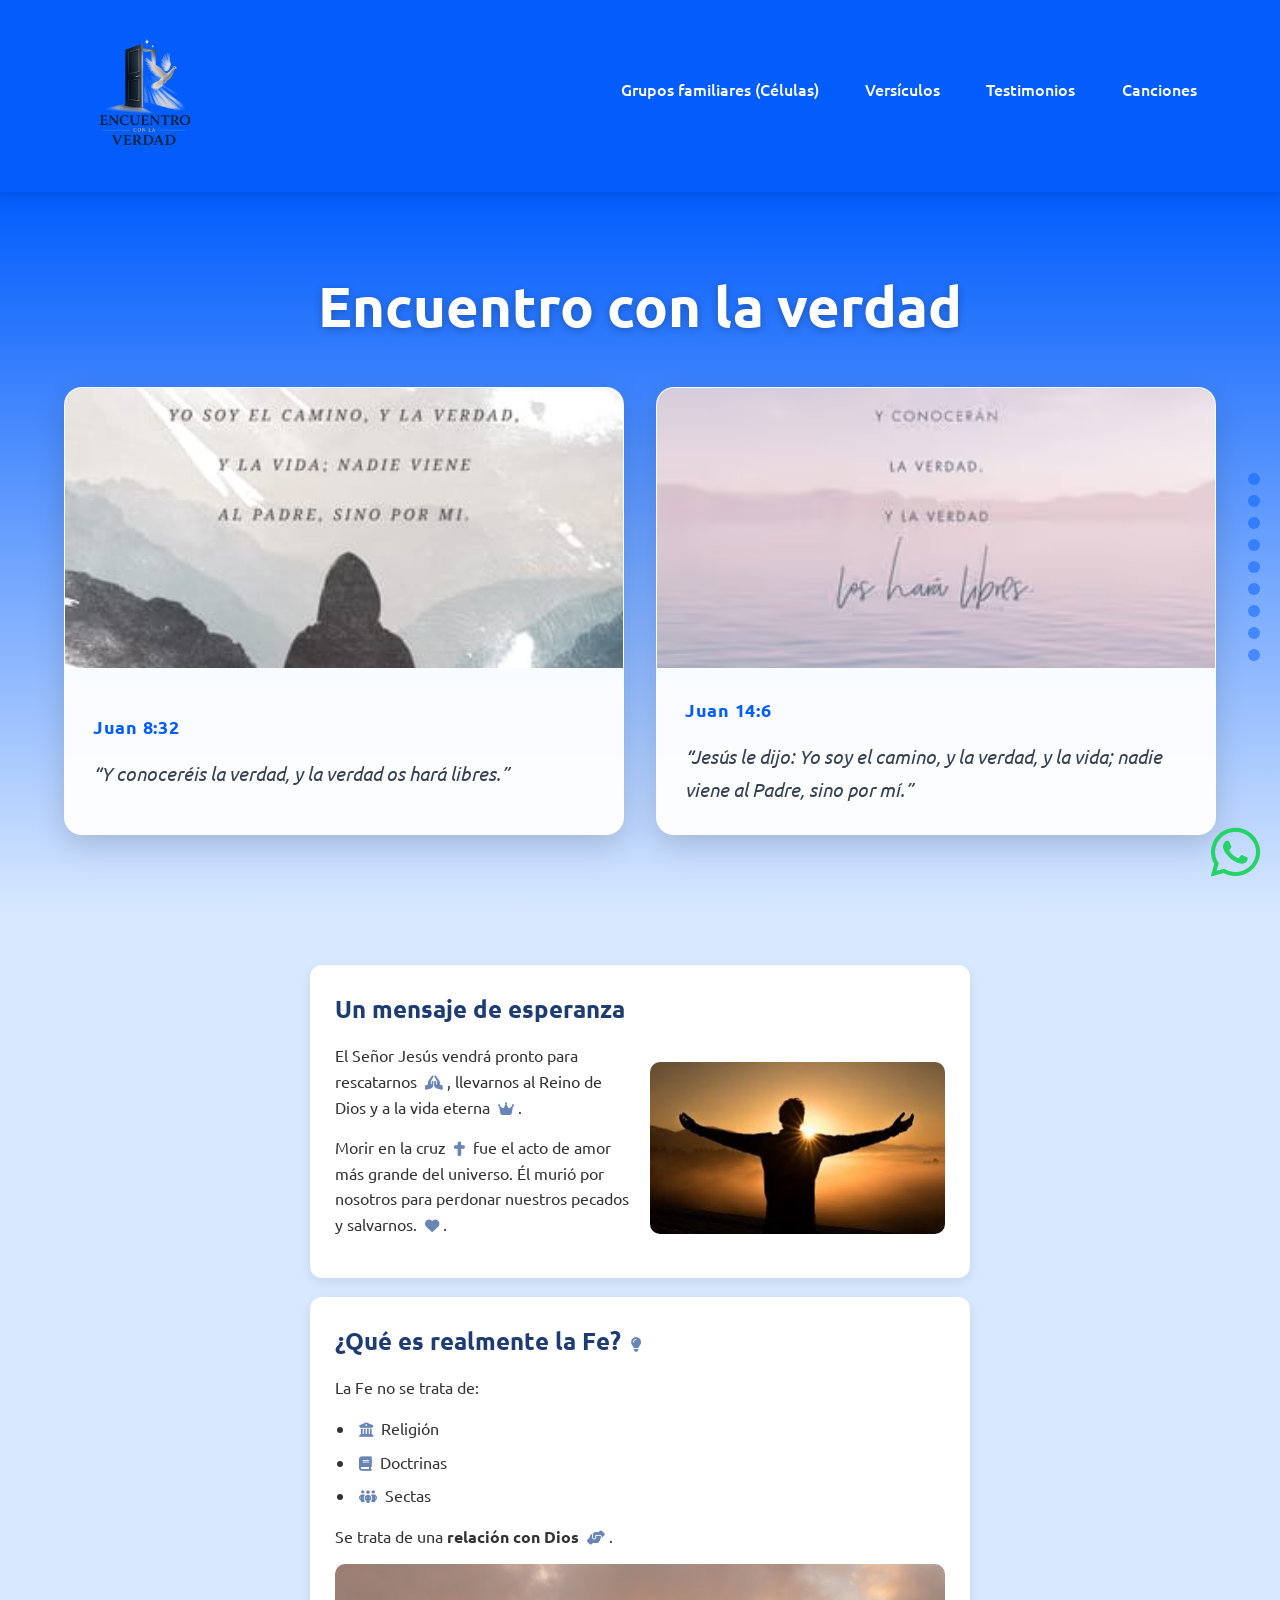
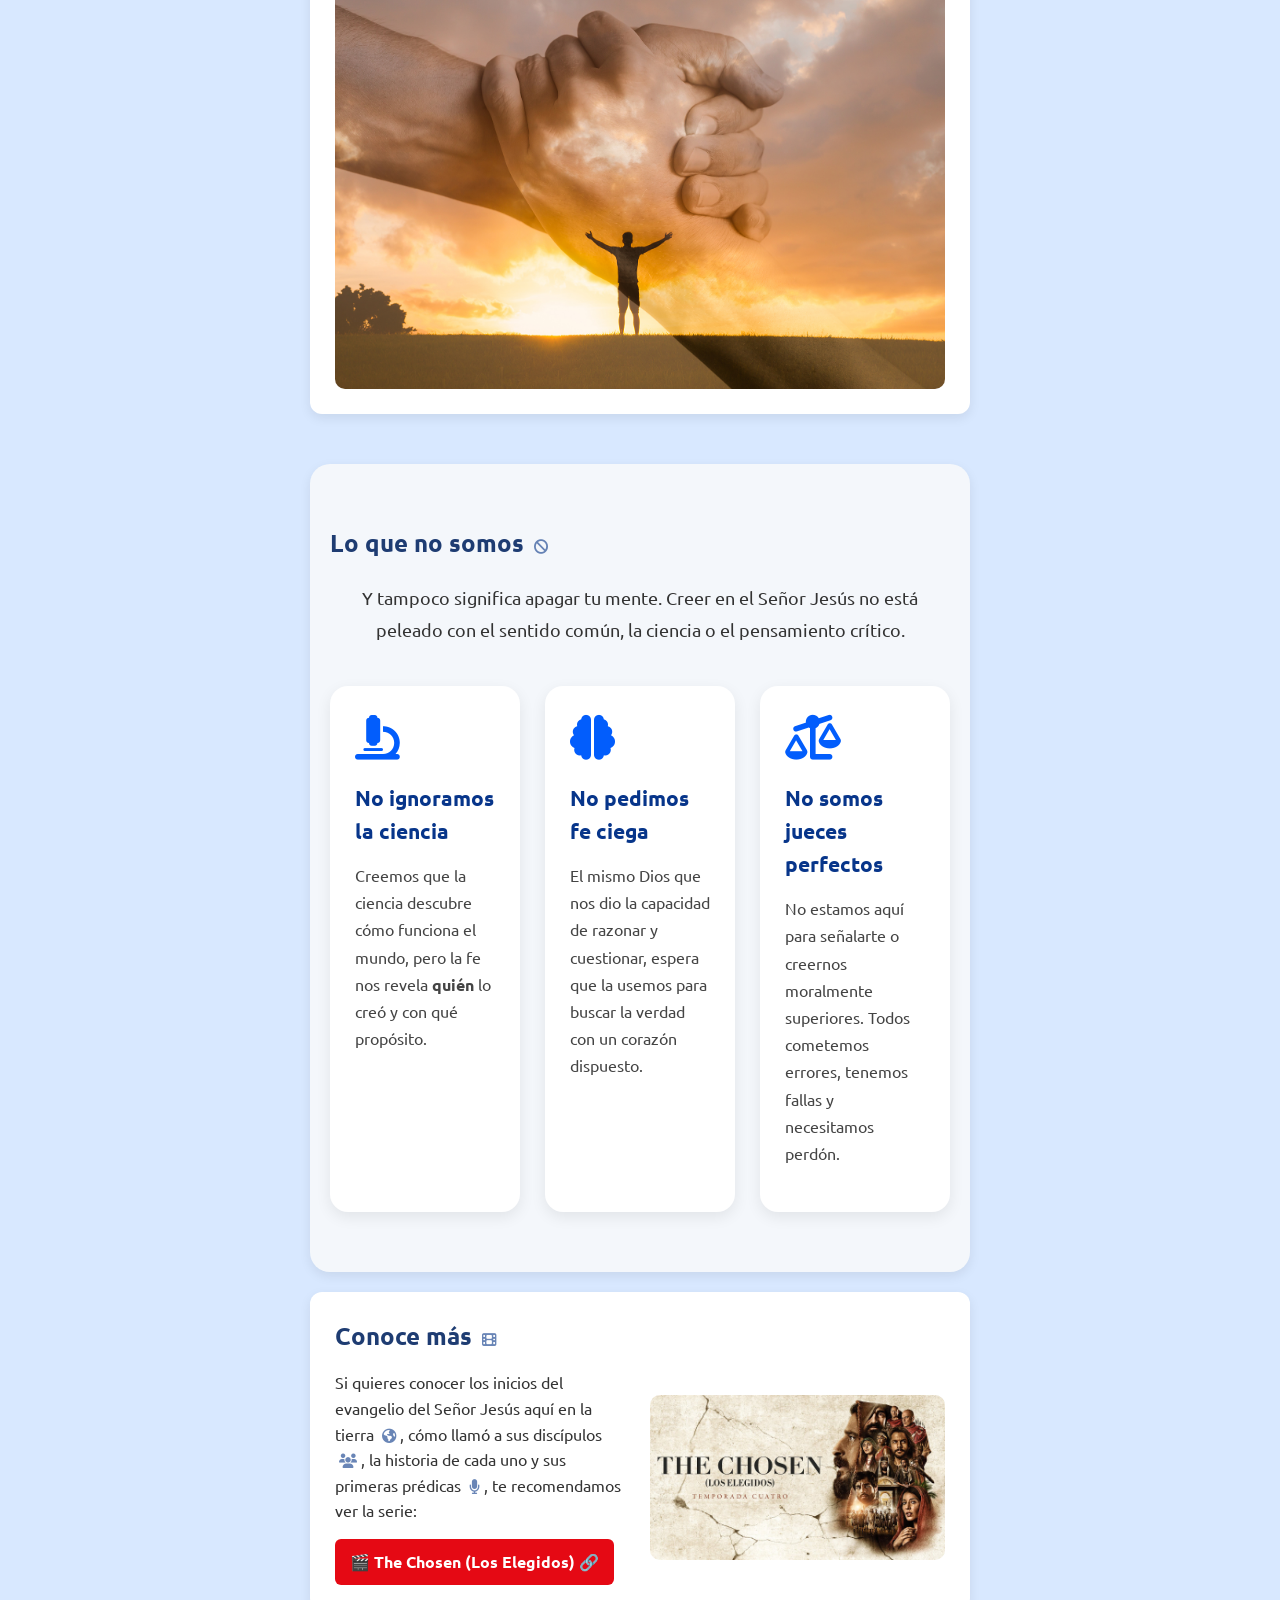
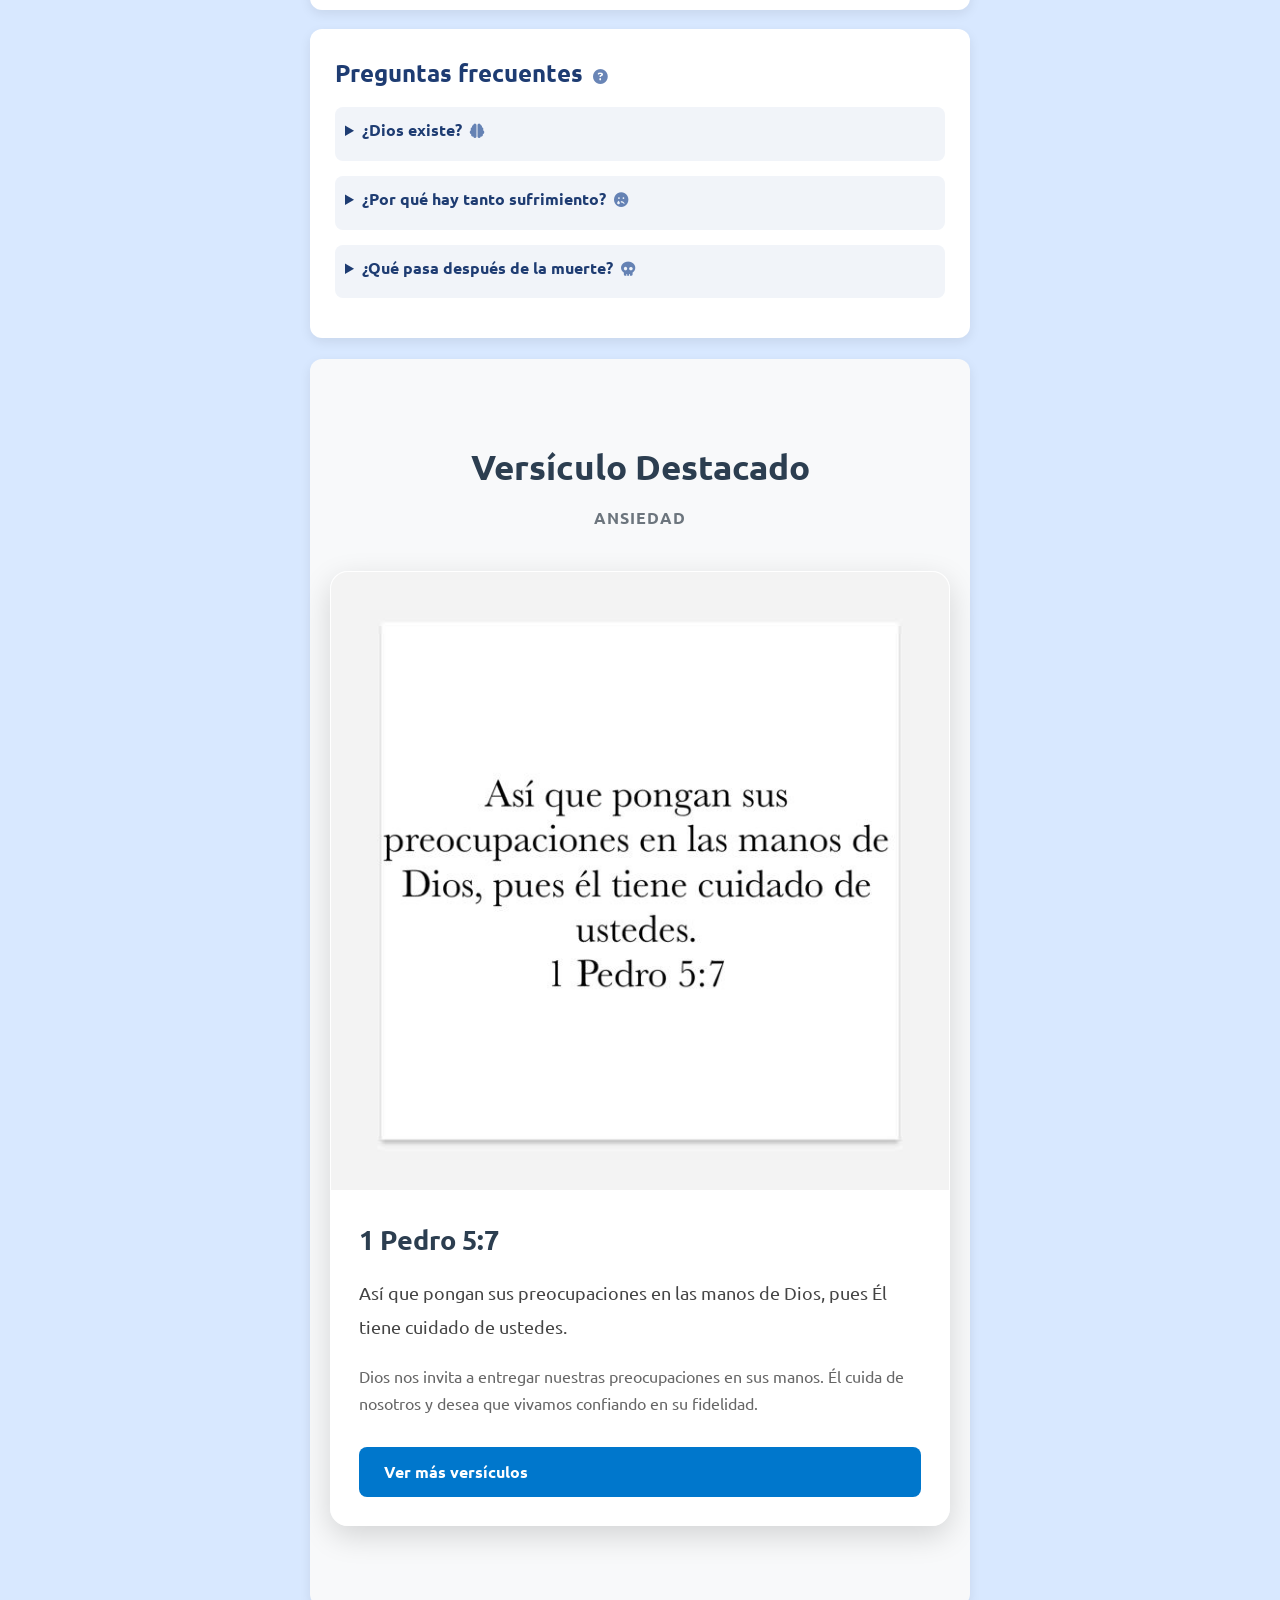
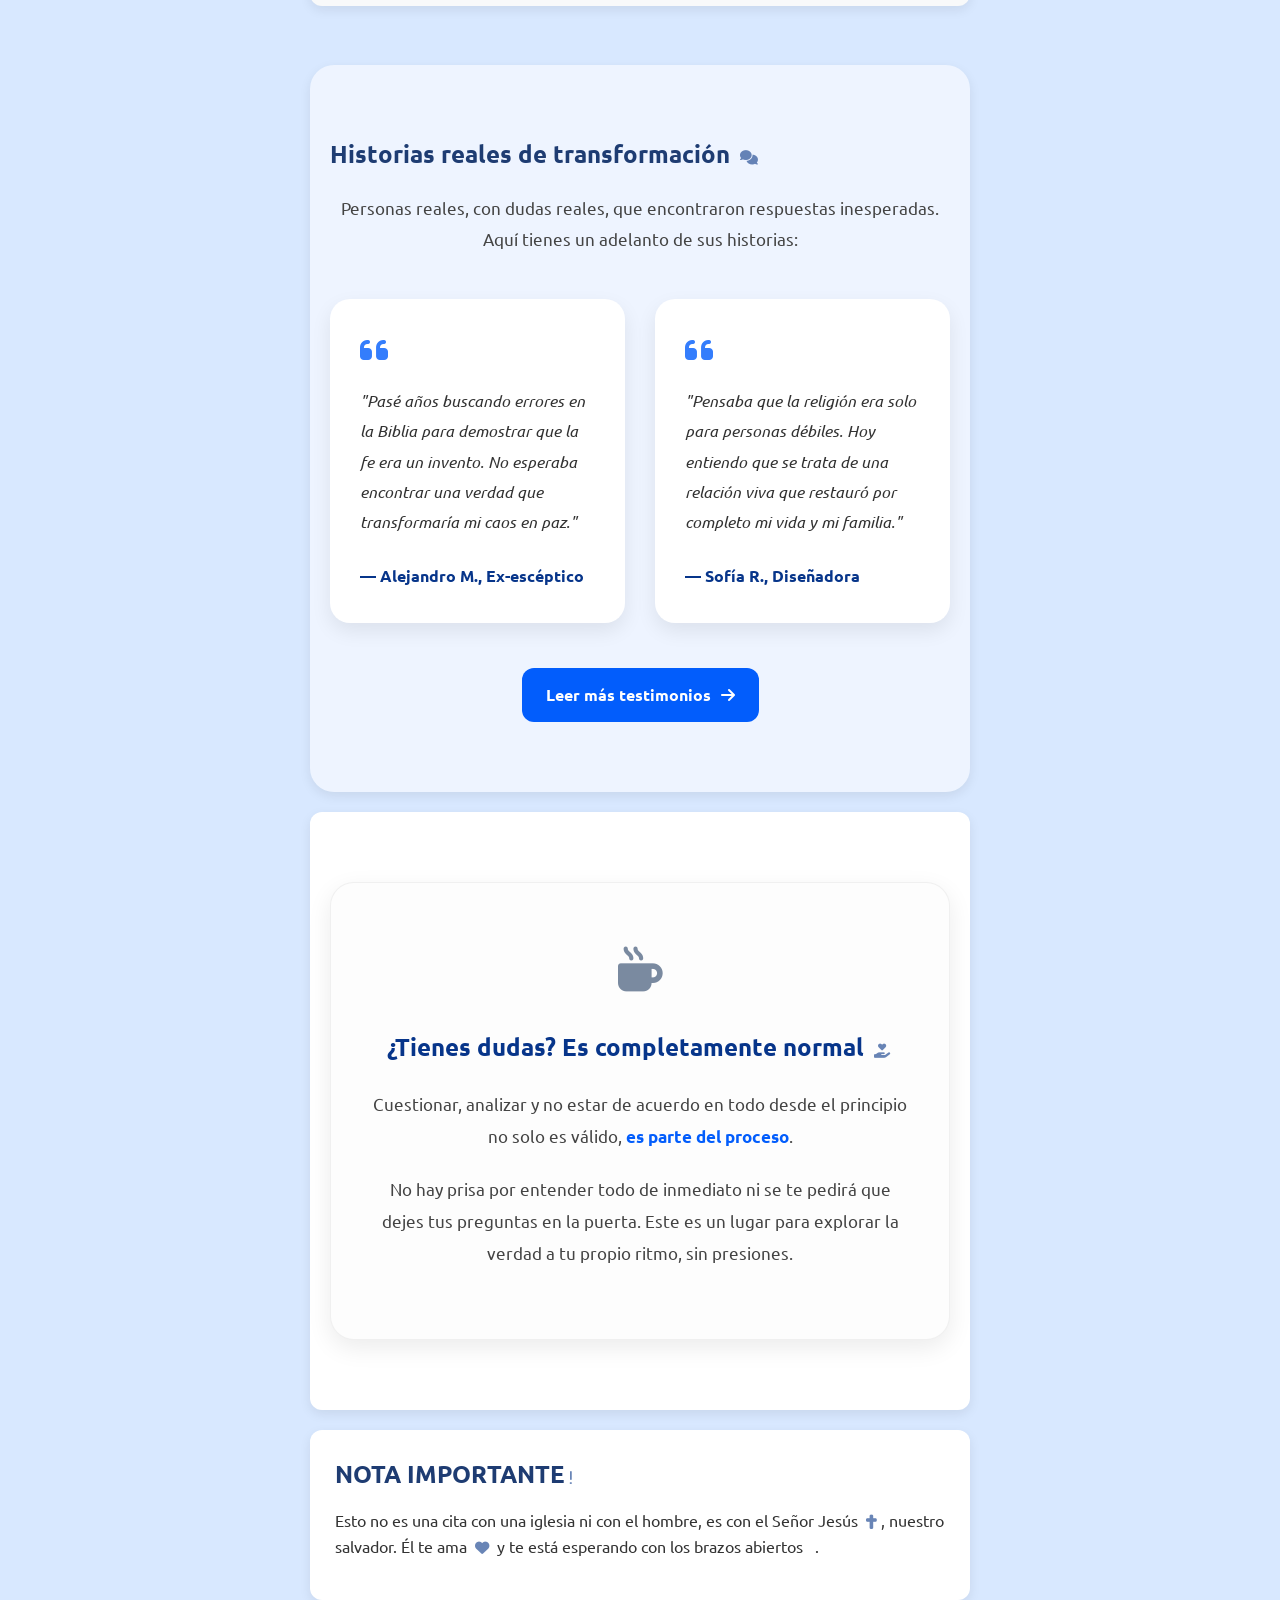
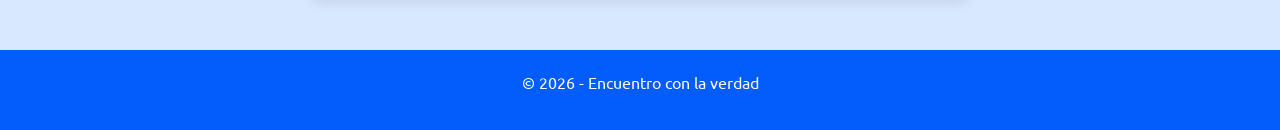
==== commit 86f29af5: "feat: add Bible verses to the hero section" ====
--- a/index.html
+++ b/index.html
@@ -69,8 +69,48 @@
     <!-- HEADER / HERO SECTION -->
     <header class="hero">
         <div class="hero-content">
+
             <h1>Encuentro con la verdad</h1>
-            <img src="img/portada.png" class="viene-pronto" alt="El regreso del Señor Jesús">
+
+            <div class="versiculos">
+
+                <!-- Juan 8:32 -->
+                <article class="versiculo-card">
+                    <img
+                        src="img/juan-14-6.jpg"
+                        alt="Juan 8:32 - Y conoceréis la verdad, y la verdad os hará libres."
+                        class="versiculo-img"
+                    >
+
+                    <div class="versiculo-content">
+                        <span class="versiculo-referencia">Juan 8:32</span>
+
+                        <blockquote>
+                            “Y conoceréis la verdad, y la verdad os hará libres.”
+                        </blockquote>
+                    </div>
+                </article>
+
+                <!-- Juan 14:6 -->
+                <article class="versiculo-card">
+                    <img
+                        src="img/Juan-8-32.avif"
+                        alt="Juan 14:6 - Jesús dijo: Yo soy el camino, y la verdad, y la vida."
+                        class="versiculo-img"
+                    >
+
+                    <div class="versiculo-content">
+                        <span class="versiculo-referencia">Juan 14:6</span>
+
+                        <blockquote>
+                            “Jesús le dijo: Yo soy el camino, y la verdad, y la vida;
+                            nadie viene al Padre, sino por mí.”
+                        </blockquote>
+                    </div>
+                </article>
+
+            </div>
+
         </div>
     </header>
 
--- a/css/layout/header.css
+++ b/css/layout/header.css
@@ -2,36 +2,244 @@
    HEADER / HERO (Flexbox aplicado a layouts)
 ========================================= */
 .hero {
-    display: flex;
-    flex-direction: column;
-    justify-content: center; /* Centra todo verticalmente */
-    align-items: center; /* Centra todo horizontalmente */
-    
     min-height: 70vh;
-    padding: 4rem 5%;
-    background: linear-gradient(180deg, var(--primary-color), #d8e8ff);
+    padding: 5rem 5%;
+    display: flex;
+    justify-content: center;
+    align-items: center;
+
+    background: linear-gradient(
+        180deg,
+        var(--primary-color),
+        #d8e8ff
+    );
+
     color: var(--text-light);
     text-align: center;
 }
 
+/* =========================================
+   CONTENIDO PRINCIPAL DEL HERO
+   ========================================= */
+
 .hero-content {
+    width: 100%;
+    max-width: 1200px;
+
     display: flex;
     flex-direction: column;
     align-items: center;
-    gap: 2rem; /* Separación perfecta entre el título y la imagen */
-    max-width: 800px; /* Evita que el contenido sea demasiado ancho en PC */
-}
+
+    gap: 3rem;
+}
+
+/* =========================================
+   TÍTULO
+   ========================================= */
 
 .hero h1 {
+    margin: 0;
+
     color: #fff;
-    font-size: clamp(2rem, 5vw, 3.5rem); /* Tipografía fluida que se adapta sola */
-    margin: 0; /* Flexbox 'gap' maneja la separación ahora */
+
+    font-size: clamp(2rem, 5vw, 3.5rem);
     line-height: 1.2;
-}
-
-.viene-pronto {
-    max-width: 100%; /* Fundamental: La imagen nunca desbordará su contenedor */
-    height: auto;
-    border-radius: 12px;
-    box-shadow: 0 15px 30px rgba(0, 0, 0, 0.2);
-}
+
+    text-wrap: balance;
+
+    text-shadow: 0 2px 8px rgba(0, 0, 0, 0.25);
+}
+
+
+/* =========================================
+   CONTENEDOR DE VERSÍCULOS
+   ========================================= */
+
+.versiculos {
+    width: 100%;
+
+    display: grid;
+    grid-template-columns: repeat(2, minmax(0, 1fr));
+
+    gap: 2rem;
+
+    align-items: stretch;
+}
+
+
+/* =========================================
+   TARJETA DEL VERSÍCULO
+   ========================================= */
+
+.versiculo-card {
+    overflow: hidden;
+
+    display: flex;
+    flex-direction: column;
+
+    background: rgba(255, 255, 255, 0.95);
+
+    border: 1px solid rgba(255, 255, 255, 0.5);
+    border-radius: 18px;
+
+    box-shadow:
+        0 10px 30px rgba(0, 0, 0, 0.15);
+
+    color: #1f2937;
+
+    text-align: left;
+
+    transition:
+        transform 0.3s ease,
+        box-shadow 0.3s ease;
+}
+
+
+/* =========================================
+   IMAGEN DEL VERSÍCULO
+   ========================================= */
+
+.versiculo-img {
+    display: block;
+
+    width: 100%;
+    height: 280px;
+
+    object-fit: cover;
+
+    transition: transform 0.4s ease;
+}
+
+
+/* =========================================
+   CONTENIDO DE LA TARJETA
+   ========================================= */
+
+.versiculo-content {
+    flex: 1;
+
+    display: flex;
+    flex-direction: column;
+    justify-content: center;
+
+    padding: 1.75rem;
+}
+
+
+/* =========================================
+   REFERENCIA BÍBLICA
+   ========================================= */
+
+.versiculo-referencia {
+    display: inline-block;
+
+    margin-bottom: 1rem;
+
+    color: var(--primary-color);
+
+    font-size: 1.1rem;
+    font-weight: 700;
+
+    letter-spacing: 0.04em;
+}
+
+
+/* =========================================
+   TEXTO DEL VERSÍCULO
+   ========================================= */
+
+.versiculo-card blockquote {
+    margin: 0;
+
+    font-size: clamp(1rem, 1.5vw, 1.2rem);
+    line-height: 1.7;
+
+    font-style: italic;
+
+    color: #374151;
+}
+
+
+/* =========================================
+   EFECTOS HOVER
+   ========================================= */
+
+.versiculo-card:hover {
+    transform: translateY(-6px);
+
+    box-shadow:
+        0 16px 35px rgba(0, 0, 0, 0.2);
+}
+
+.versiculo-card:hover .versiculo-img {
+    transform: scale(1.03);
+}
+
+
+/* =========================================
+   TABLETS
+   ========================================= */
+
+@media (max-width: 768px) {
+
+    .hero {
+        min-height: auto;
+        padding: 4rem 5%;
+    }
+
+    .hero-content {
+        gap: 2.5rem;
+    }
+
+    .versiculos {
+        grid-template-columns: 1fr;
+        max-width: 650px;
+    }
+
+    .versiculo-img {
+        height: 300px;
+    }
+}
+
+
+/* =========================================
+   CELULARES
+   ========================================= */
+
+@media (max-width: 480px) {
+
+    .hero {
+        padding: 3rem 1rem;
+    }
+
+    .hero-content {
+        gap: 2rem;
+    }
+
+    .hero h1 {
+        font-size: clamp(1.8rem, 9vw, 2.5rem);
+    }
+
+    .versiculos {
+        gap: 1.5rem;
+    }
+
+    .versiculo-card {
+        border-radius: 14px;
+    }
+
+    .versiculo-img {
+        height: 220px;
+    }
+
+    .versiculo-content {
+        padding: 1.4rem;
+    }
+
+    .versiculo-card blockquote {
+        font-size: 1rem;
+        line-height: 1.6;
+    }
+
+}
+
--- a/css/responsive/media.css
+++ b/css/responsive/media.css
@@ -53,9 +53,21 @@
     /* Hero: Ajustes Móviles */
     .hero {
         min-height: auto;
-        padding: 3rem 5%;
-    }
-
+        padding: 4rem 5%;
+    }
+
+    .hero-content {
+        gap: 2.5rem;
+    }
+
+    .versiculos {
+        grid-template-columns: 1fr;
+        max-width: 650px;
+    }
+
+    .versiculo-img {
+        height: 300px;
+    }
 
     /* Mejora de áreas táctiles en móvil */
     .nav-links li {
@@ -88,7 +100,7 @@
         font-size: 1rem;
     }
 
-    
+
     .whatsapp-float{
         right: 15px;
         bottom: 15px;
@@ -96,6 +108,18 @@
 
     .whatsapp-float i{
         font-size: 3rem;
+    }
+
+    .mitos-grid {
+        grid-template-columns: 1fr;
+    }
+
+    .mito-card {
+        padding: 25px 20px;
+    }
+
+    .icon-large {
+        font-size: 2.4rem;
     }
 }
 
@@ -121,22 +145,40 @@
     .logo img {
         width: 130px;
     }
-}
-
-/* RESPONSIVE MITOS */
-
-@media (max-width: 768px) {
-    .mitos-grid {
-        grid-template-columns: 1fr;
-    }
-
-    .mito-card {
-        padding: 25px 20px;
-    }
-
-    .icon-large {
-        font-size: 2.4rem;
-    }
+
+    hero {
+        padding: 3rem 1rem;
+    }
+
+    .hero-content {
+        gap: 2rem;
+    }
+
+    .hero h1 {
+        font-size: clamp(1.8rem, 9vw, 2.5rem);
+    }
+
+    .versiculos {
+        gap: 1.5rem;
+    }
+
+    .versiculo-card {
+        border-radius: 14px;
+    }
+
+    .versiculo-img {
+        height: 220px;
+    }
+
+    .versiculo-content {
+        padding: 1.4rem;
+    }
+
+    .versiculo-card blockquote {
+        font-size: 1rem;
+        line-height: 1.6;
+    }
+
 }
 
 
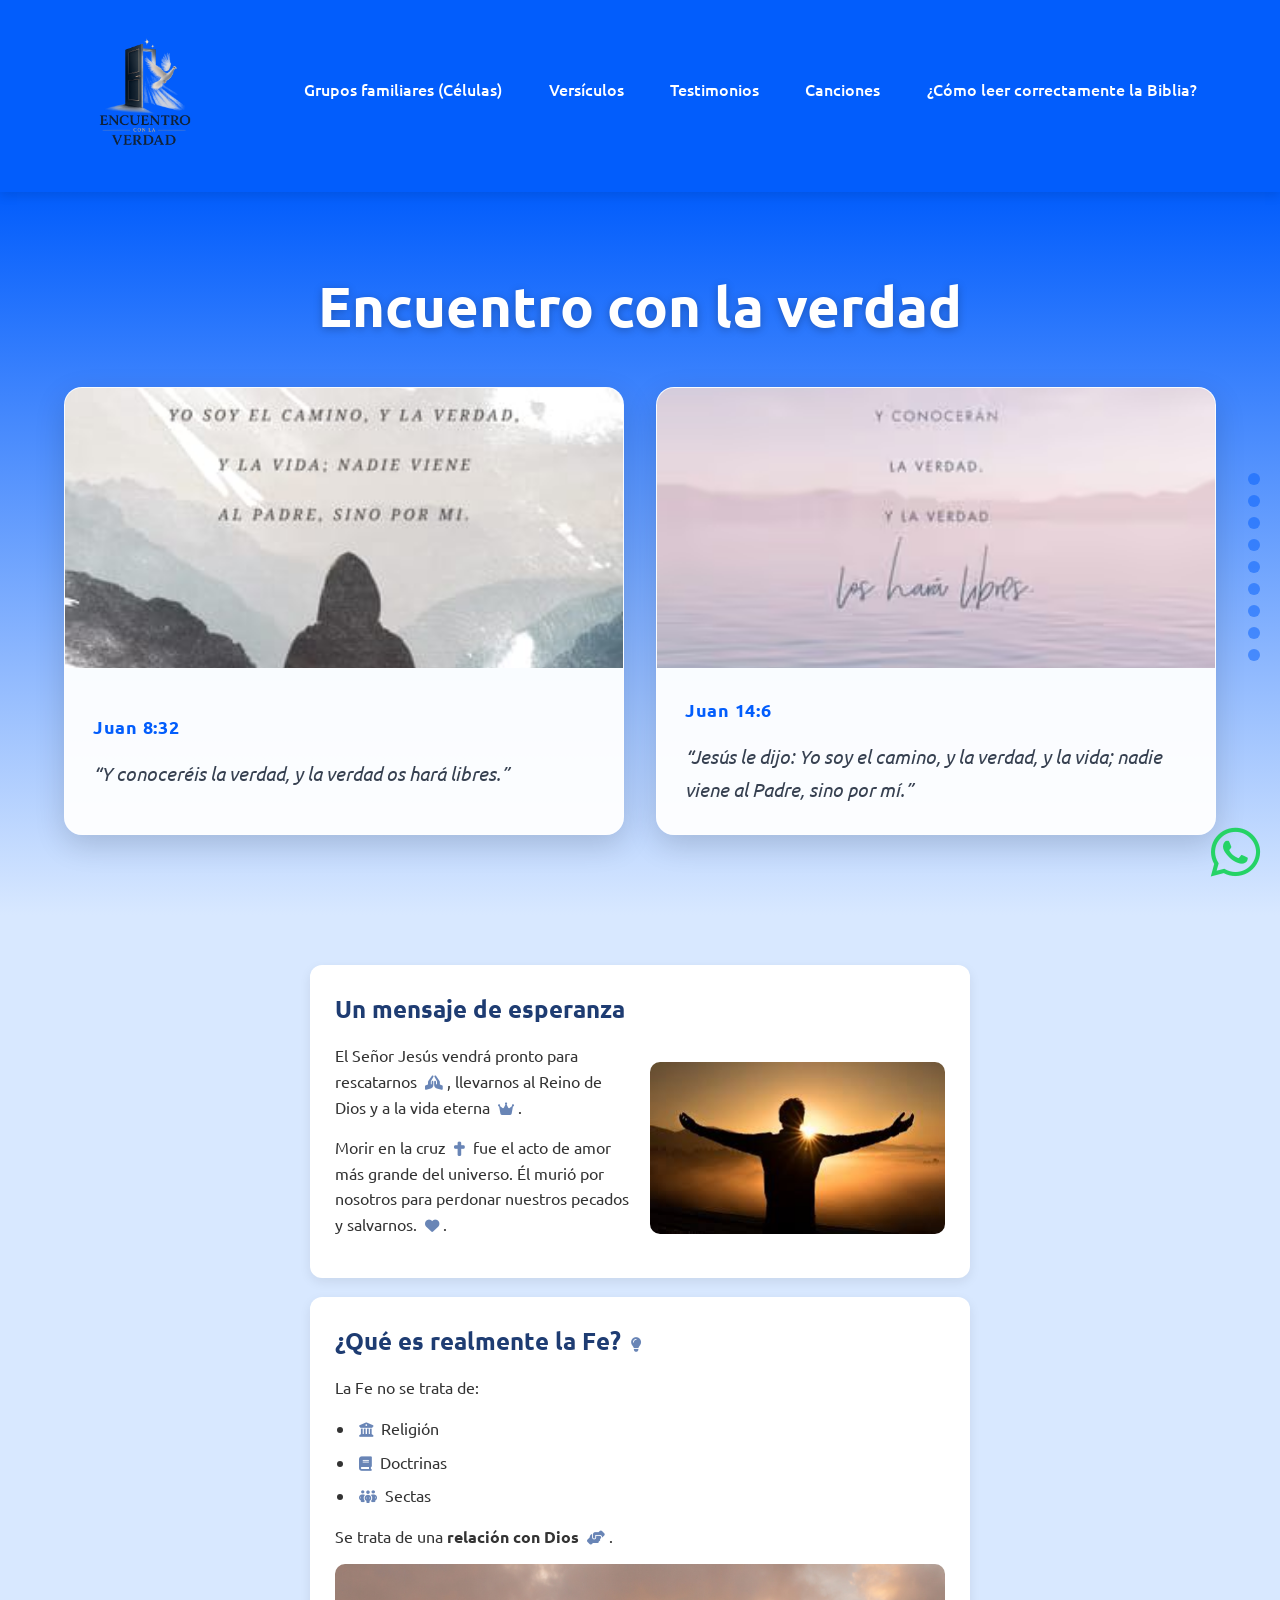
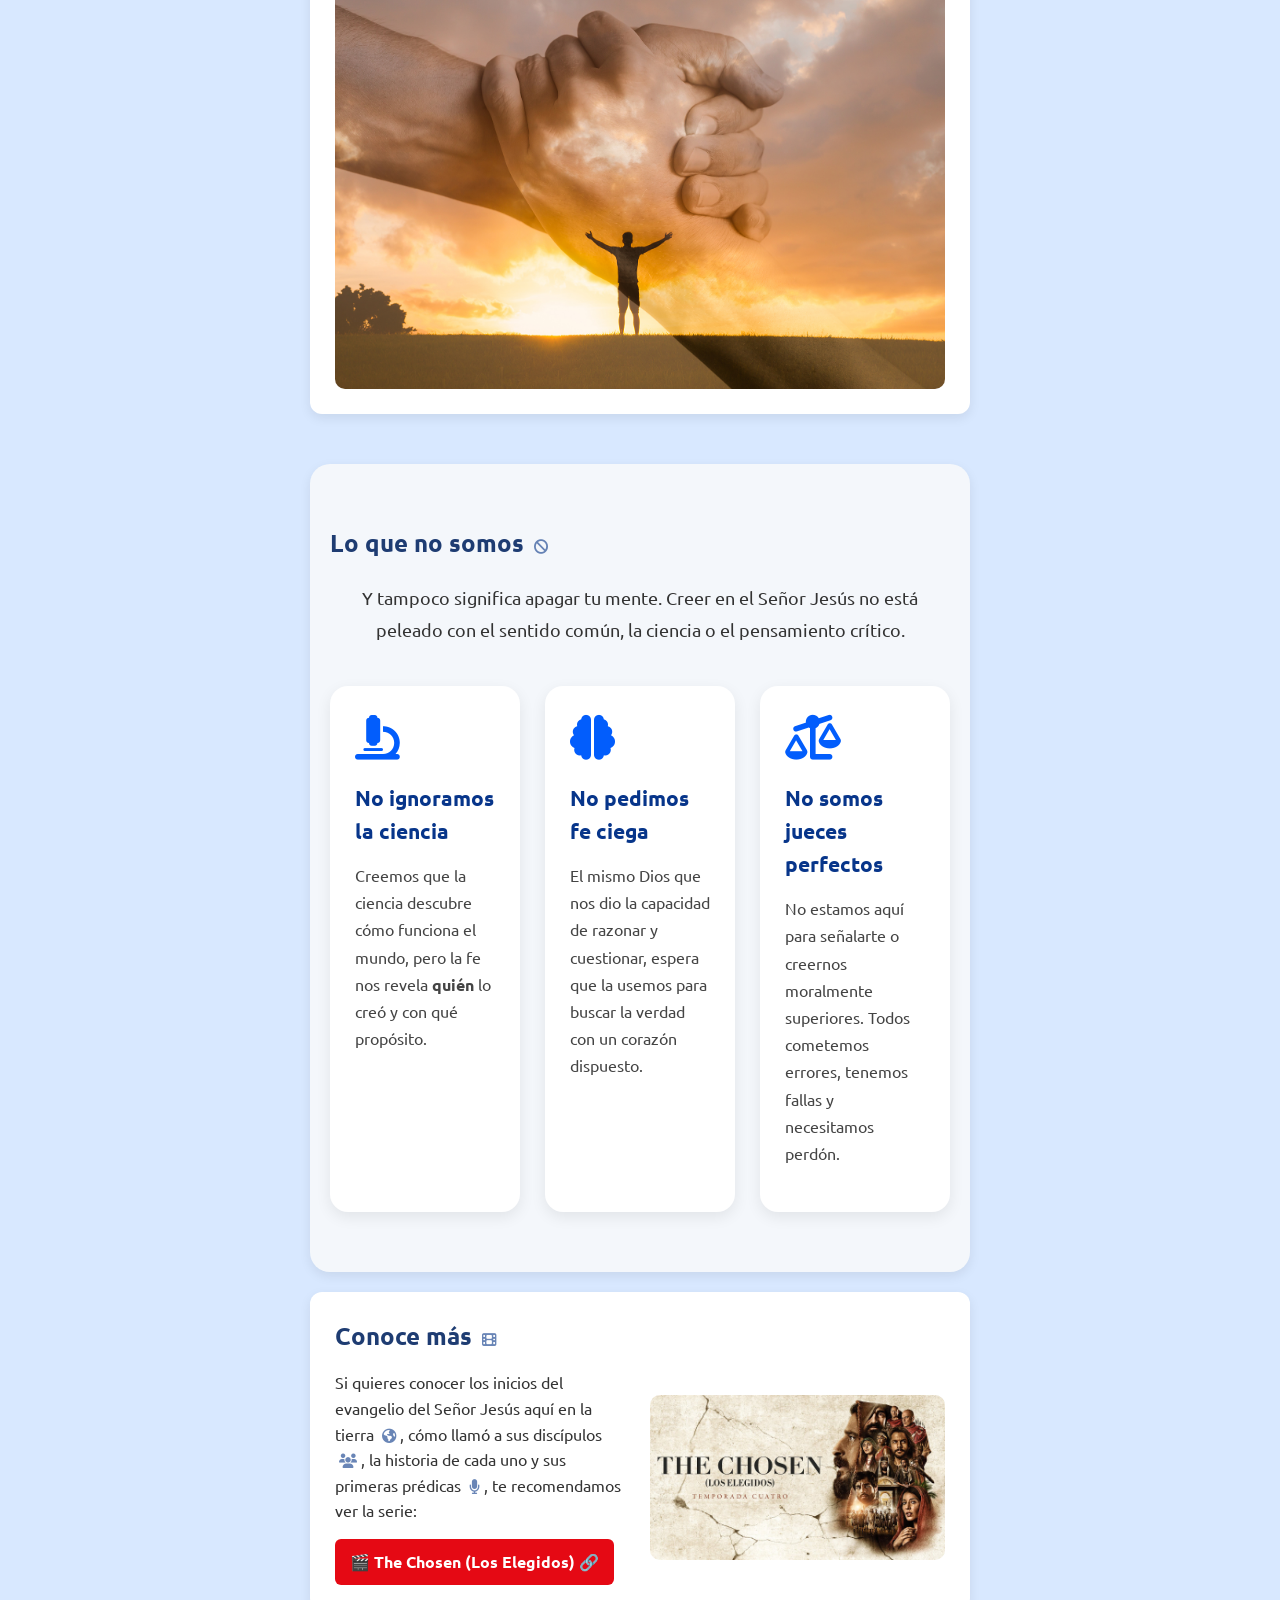
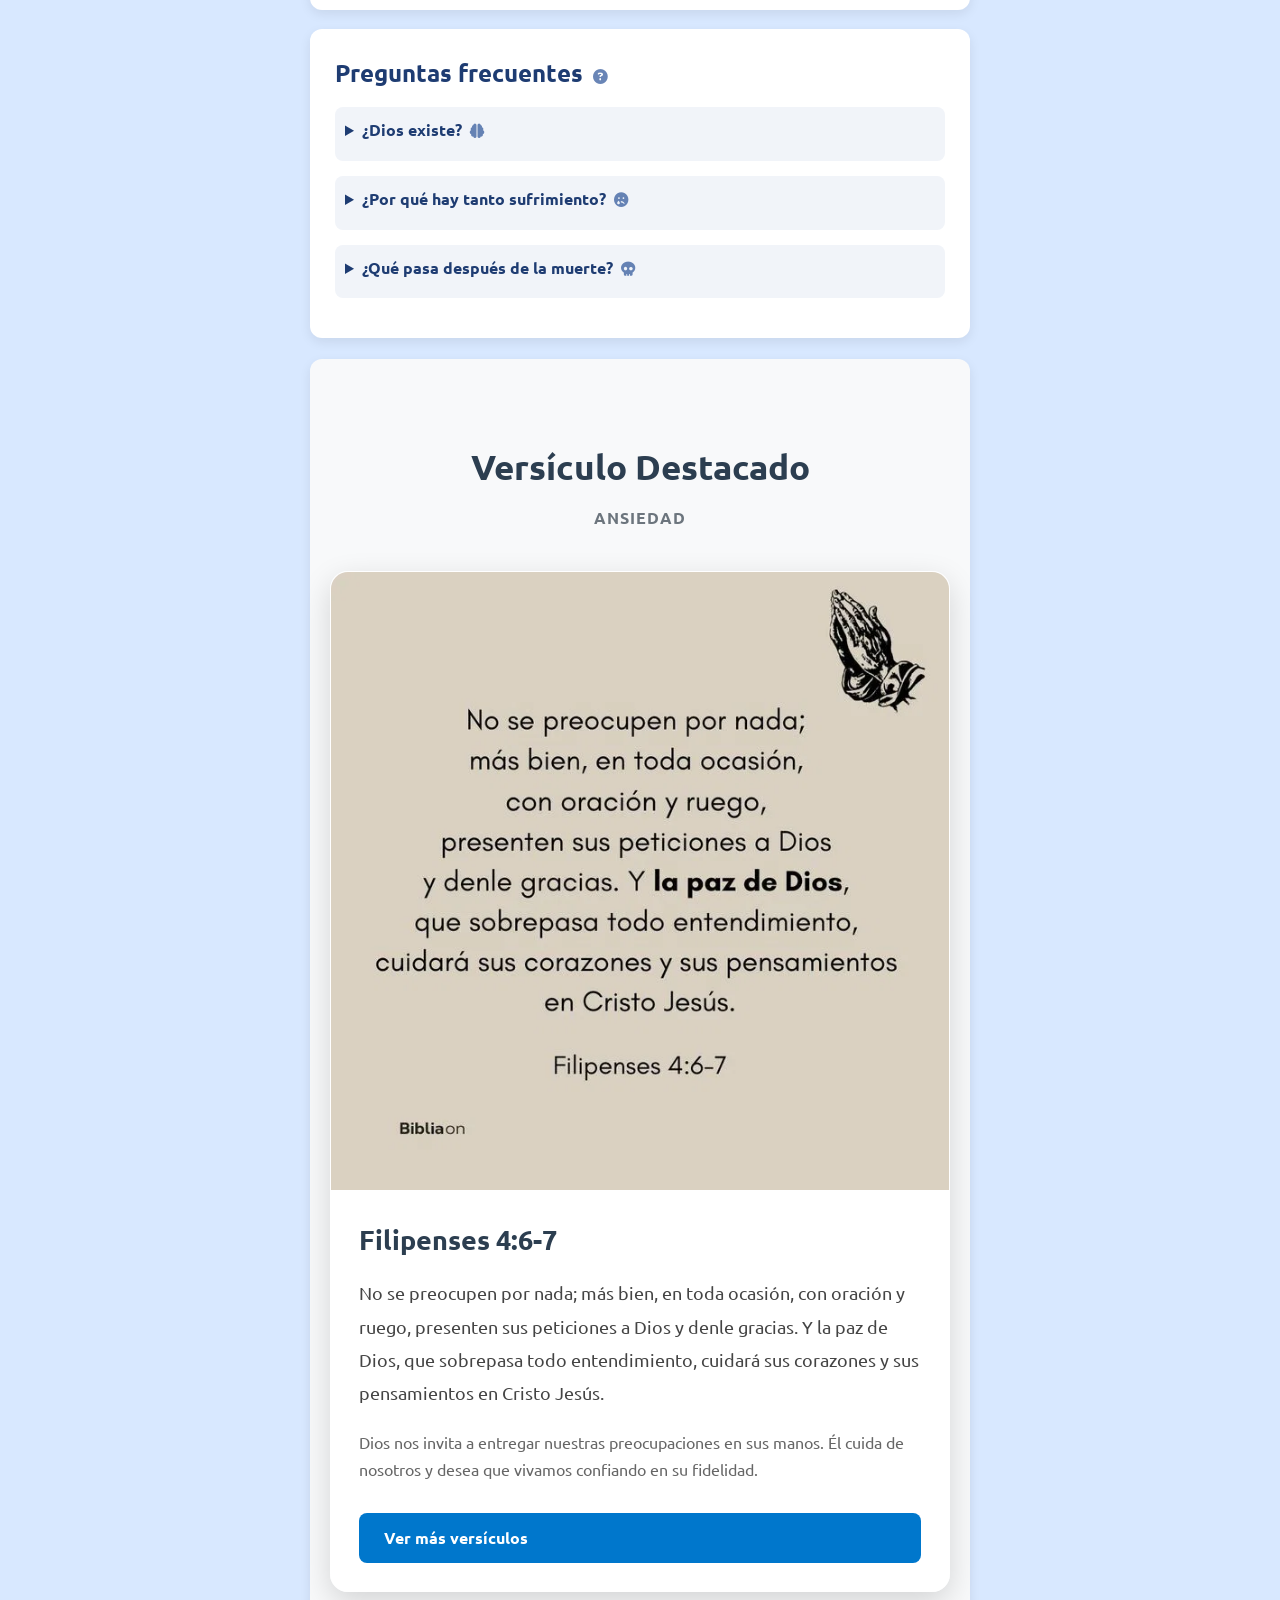
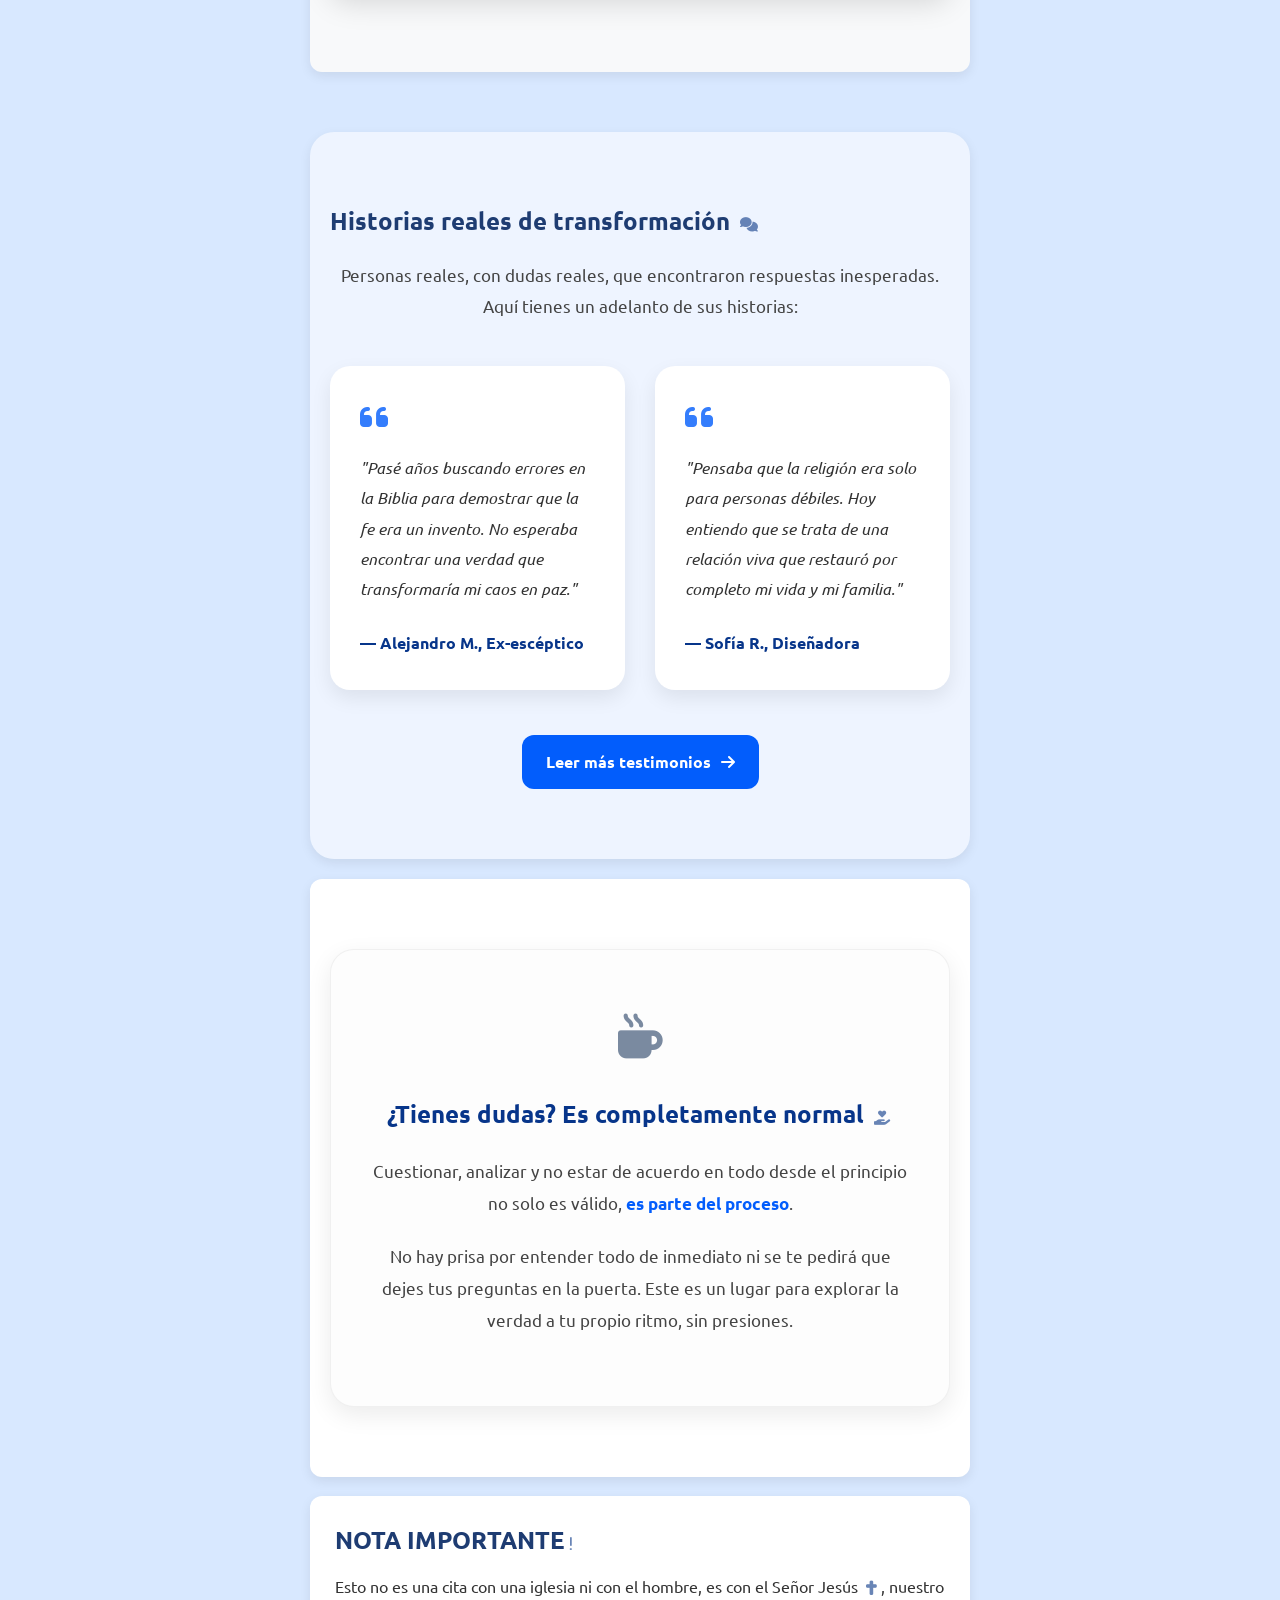
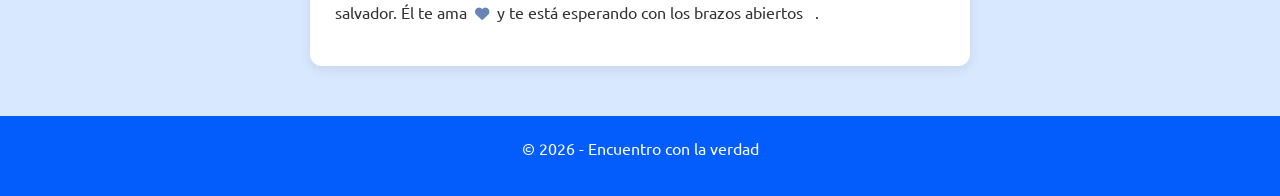
==== commit a6541504: "feat: redesign verses page with cards and category filters - Created a new card layout for verses. -" ====
--- a/index.html
+++ b/index.html
@@ -63,6 +63,7 @@
             <li><a href="view-verses/verses.html">Versículos</a></li>
             <li><a href="testimony-view/testimony.html">Testimonios</a></li>
             <li><a href="songs-view/songs.html">Canciones</a></li>
+            <li><a href="bible-reading/bible-reading.html">¿Cómo leer correctamente la Biblia?</a></li>
         </ul>
     </nav>
 
@@ -74,7 +75,7 @@
 
             <div class="versiculos">
 
-                <!-- Juan 8:32 -->
+                 <!-- Juan 14:6 -->
                 <article class="versiculo-card">
                     <img
                         src="img/juan-14-6.jpg"
@@ -91,7 +92,7 @@
                     </div>
                 </article>
 
-                <!-- Juan 14:6 -->
+                <!-- Juan 8:32 -->
                 <article class="versiculo-card">
                     <img
                         src="img/Juan-8-32.avif"
@@ -416,7 +417,7 @@
 <script src="./js/home.js"></script>
 
 <a
-    href="https://wa.me/573228758896?text=Quiero%20recibir%20al%20Se%C3%B1or%20Jes%C3%BAs%20en%20mi%20coraz%C3%B3n%20y%20en%20mi%20vida.%20Quiero%20abrirle%20las%20puertas%20de%20mi%20vida."
+    href="https://wa.me/573107542262?text=Quiero%20recibir%20al%20Se%C3%B1or%20Jes%C3%BAs%20en%20mi%20coraz%C3%B3n%20y%20en%20mi%20vida."
     class="whatsapp-float"
     target="_blank"
     aria-label="Contactar por WhatsApp">
--- a/css/layout/header.css
+++ b/css/layout/header.css
@@ -200,46 +200,3 @@
         height: 300px;
     }
 }
-
-
-/* =========================================
-   CELULARES
-   ========================================= */
-
-@media (max-width: 480px) {
-
-    .hero {
-        padding: 3rem 1rem;
-    }
-
-    .hero-content {
-        gap: 2rem;
-    }
-
-    .hero h1 {
-        font-size: clamp(1.8rem, 9vw, 2.5rem);
-    }
-
-    .versiculos {
-        gap: 1.5rem;
-    }
-
-    .versiculo-card {
-        border-radius: 14px;
-    }
-
-    .versiculo-img {
-        height: 220px;
-    }
-
-    .versiculo-content {
-        padding: 1.4rem;
-    }
-
-    .versiculo-card blockquote {
-        font-size: 1rem;
-        line-height: 1.6;
-    }
-
-}
-
--- a/css/responsive/media.css
+++ b/css/responsive/media.css
@@ -57,7 +57,7 @@
     }
 
     .hero-content {
-        gap: 2.5rem;
+        gap: 2rem;
     }
 
     .versiculos {
@@ -89,7 +89,7 @@
     }
 
     .versiculo-content {
-        padding: 25px;
+        padding: 1.4rem;
     }
 
     #versiculo-referencia {
@@ -234,3 +234,11 @@
     }
 }
 
+/* ==========================================
+   AJUSTES DESKTOP (Pantallas grandes)
+========================================== */
+@media (min-width: 769px) {
+    .navbar {
+        position: relative; /* Quita el comportamiento fijo (sticky) en Desktop */
+    }
+}
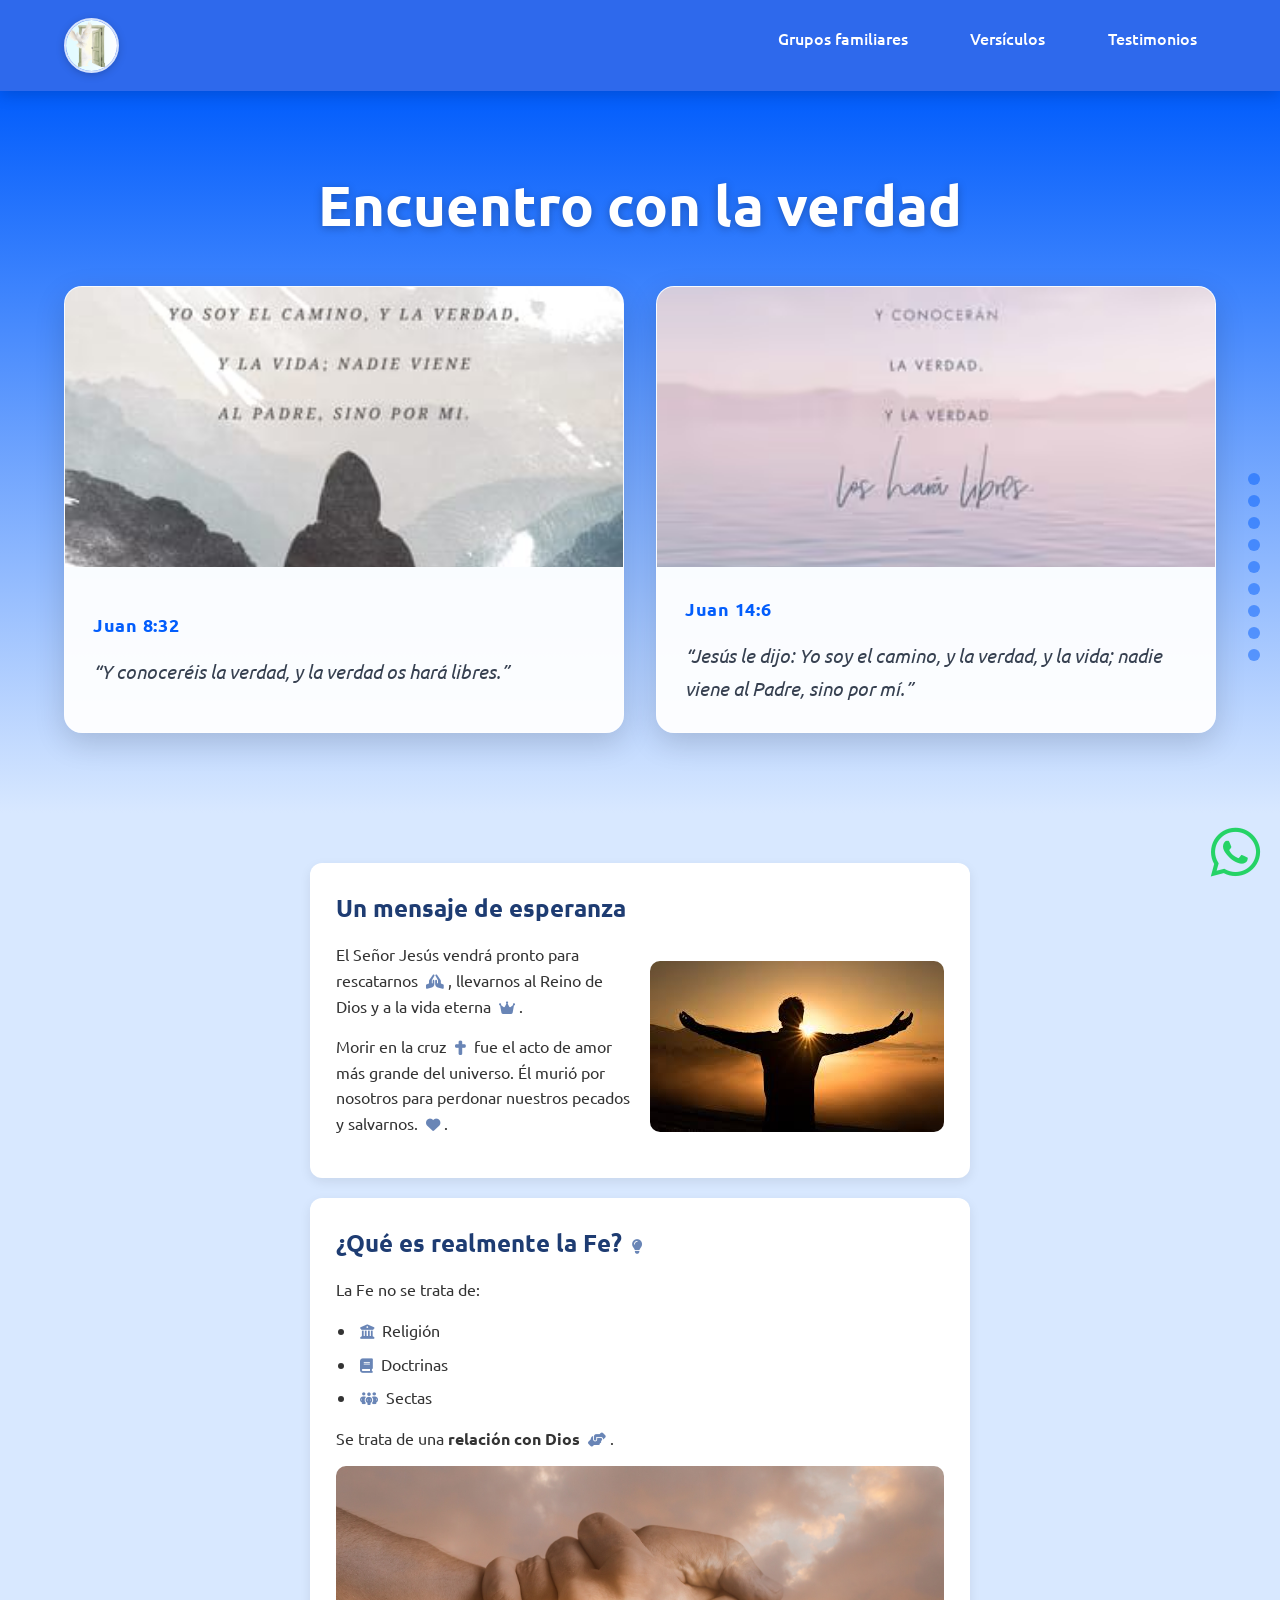
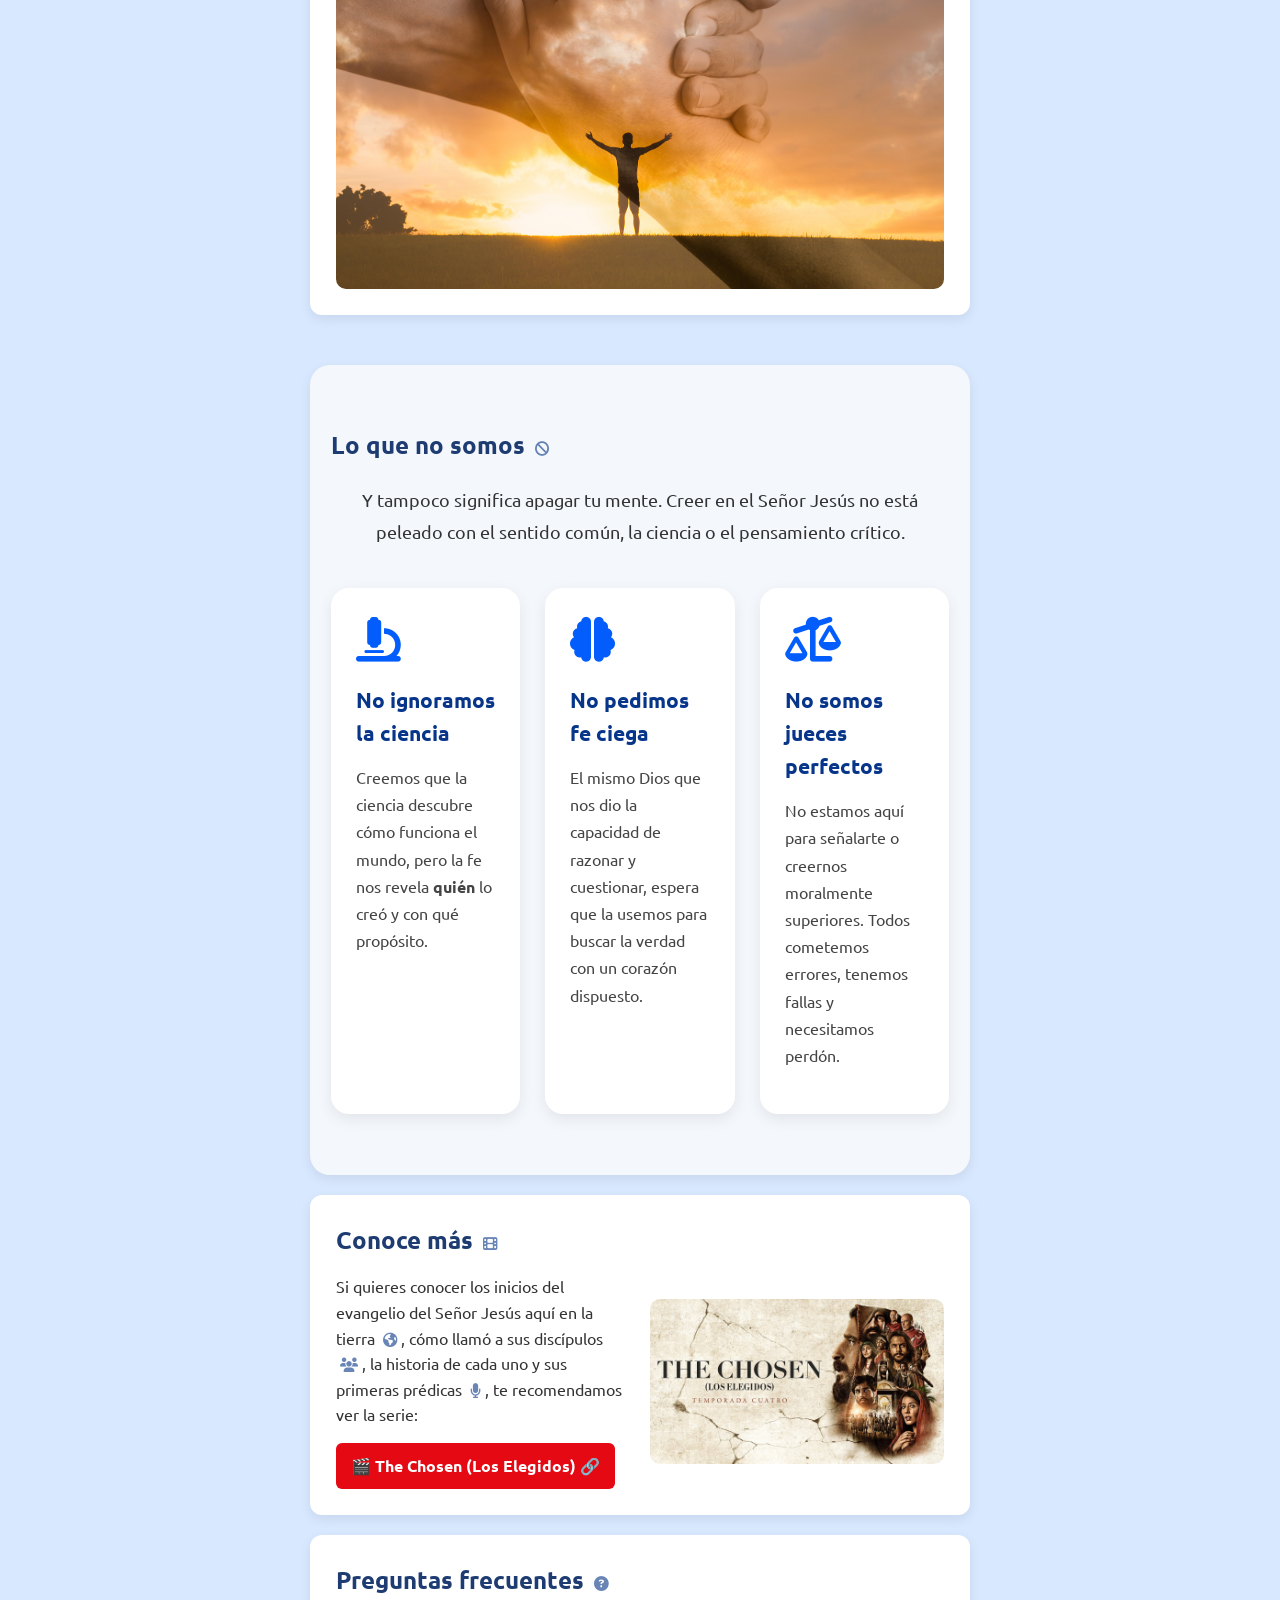
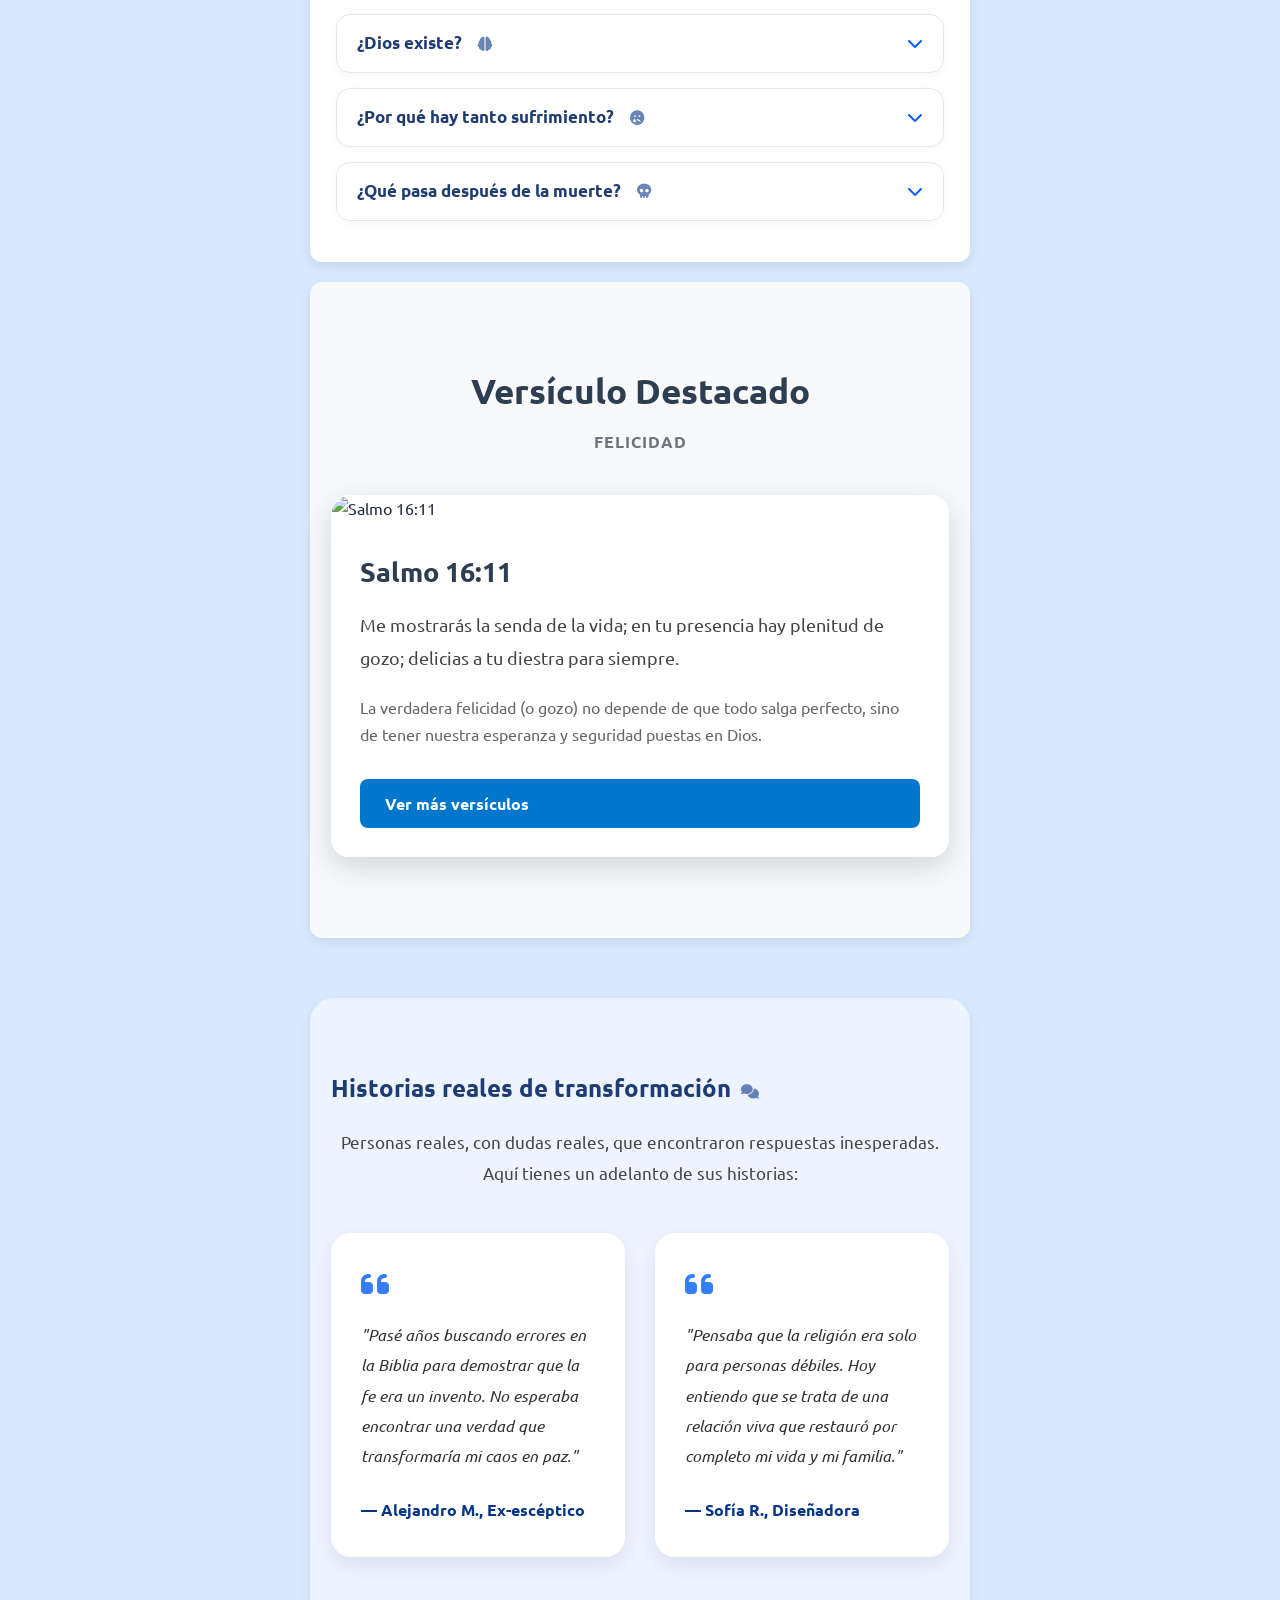
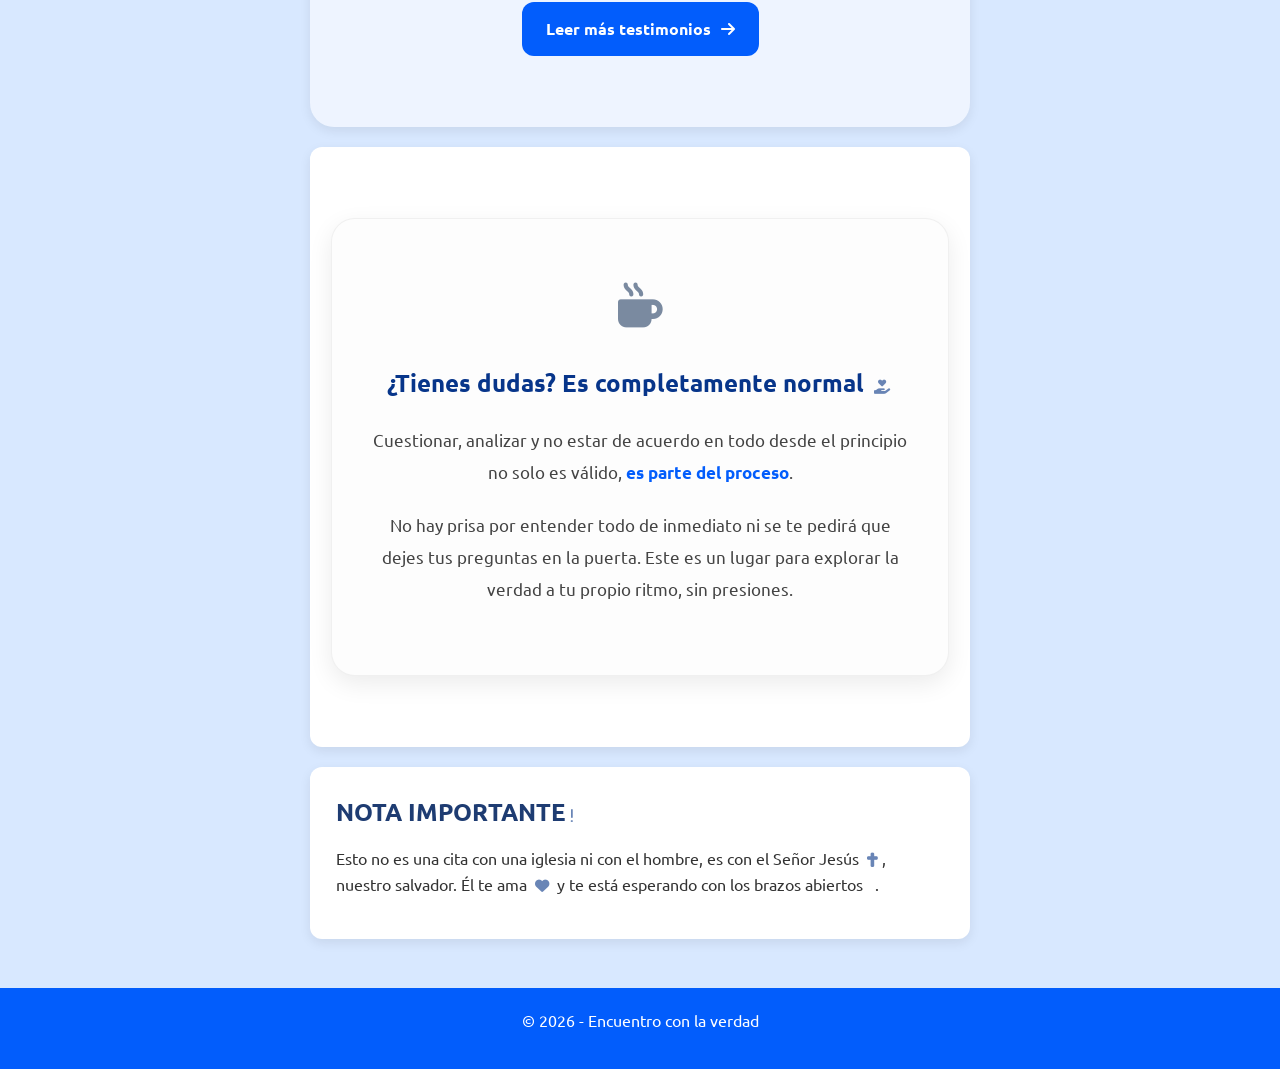
==== commit e7274f17: "Add family group information page" ====
--- a/index.html
+++ b/index.html
@@ -49,7 +49,7 @@
     <nav class="navbar" aria-label="Navegación principal">
         <!-- Logo primero (Izquierda en desktop y móvil) -->
         <a href="#" class="logo-link">
-            <img class="logo" src="img/logo-encuentro-verdad-png.png" alt="Encuentro con la verdad - Inicio">
+            <img class="logo" src="img/logo-encuentro-verdad.png" alt="Encuentro con la verdad - Inicio">
         </a>
 
         <!-- Botón hamburguesa (Derecha en móvil) -->
@@ -59,11 +59,11 @@
 
         <!-- Enlaces de navegación -->
         <ul class="nav-links" id="nav-links">
-            <li><a href="#">Grupos familiares (Células)</a></li>
+            <li><a href="view-family-groups/family-groups.html">Grupos familiares</a></li>
             <li><a href="view-verses/verses.html">Versículos</a></li>
             <li><a href="testimony-view/testimony.html">Testimonios</a></li>
-            <li><a href="songs-view/songs.html">Canciones</a></li>
-            <li><a href="bible-reading/bible-reading.html">¿Cómo leer correctamente la Biblia?</a></li>
+            <!-- <li><a href="songs-view/songs.html">Canciones</a></li> -->
+            <!-- <li><a href="bible-reading/bible-reading.html">¿Cómo leer correctamente la Biblia?</a></li> -->
         </ul>
     </nav>
 
--- a/css/pages/home.css
+++ b/css/pages/home.css
@@ -36,9 +36,24 @@
 section {
     background: white;
     margin: 20px 0;
-    padding: 25px;
-    border-radius: 12px;
-    box-shadow: 0 4px 12px rgba(0,0,0,0.08);
+    padding: 30px 25px;
+    border-radius: 16px;
+    box-shadow: 0 4px 15px rgba(0, 0, 0, 0.04);
+    border: 1px solid transparent; /* Prepara el borde para el hover */
+    
+    /* Transición suave para todos los cambios */
+    transition: transform 0.5s cubic-bezier(0.175, 0.885, 0.32, 1.275), 
+                box-shadow 0.4s ease, 
+                border-color 0.4s ease;
+}
+
+/* EFECTO HOVER PROFESIONAL (Solo aplica en computadoras con mouse) */
+@media (hover: hover) and (pointer: fine) {
+    section:hover {
+        transform: translateY(-5px); /* Levantamiento sutil */
+        box-shadow: 0 15px 35px rgba(0, 0, 0, 0.08); /* Sombra más amplia y difuminada */
+        border-color: rgba(37, 95, 252, 0.15); /* Borde sutil del color primario */
+    }
 }
 
 
@@ -194,28 +209,98 @@
 /* FAQ (details) */
 details {
     margin-bottom: 15px;
-    padding: 10px;
-    border-radius: 8px;
-    background: #f1f4f9;
+    padding: 15px 20px;
+    border-radius: 14px;
+    background: #ffffff; /* Fondo blanco limpio */
+    border: 1px solid #e2e8f0; /* Borde muy sutil */
+    box-shadow: 0 2px 8px rgba(0, 0, 0, 0.04);
     cursor: pointer;
-}
-
+    transition: all 0.3s ease;
+    overflow: hidden; /* Evita que el contenido desborde en la animación */
+}
+
+/* Efecto hover sobre la tarjeta cerrada */
+details:hover {
+    border-color: #cbd5e1;
+    box-shadow: 0 4px 12px rgba(37, 95, 252, 0.08); /* Destello suave con tu color azul */
+}
+
+/* Estado abierto de la tarjeta */
+details[open] {
+    background: #f8fafc; /* Gris extra claro para diferenciarlo */
+    border-color: rgba(37, 95, 252, 0.3); /* Borde activo azul */
+    box-shadow: 0 4px 15px rgba(0, 0, 0, 0.05);
+}
+
+/* =========================================
+   SUMMARY (El título de la pregunta)
+========================================= */
 summary {
-    font-weight: bold;
+    font-weight: 600;
     color: #1e3c72;
-    margin-bottom: 8px;
-}
+    font-size: 1.05rem;
+    list-style: none; /* Oculta la flecha nativa estándar */
+    display: flex;
+    justify-content: flex-start;
+    align-items: center;
+    gap: 12px; /* Espacio exacto entre el texto y el icono */
+    position: relative;
+    outline: none;
+}
+
+/* Oculta la flecha nativa en navegadores basados en WebKit (Chrome/Safari) */
+summary::-webkit-details-marker {
+    display: none; 
+}
+
+
+/* Nuevo Ícono animado usando FontAwesome */
+summary::after {
+    content: '\f078'; 
+    font-family: "Font Awesome 6 Free";
+    font-weight: 900;
+    color: var(--primary-color, #025dfc);
+    font-size: 1rem;
+    margin-left: auto; /* Empuja mágicamente la flecha hacia el extremo derecho */
+    transition: transform 0.4s cubic-bezier(0.4, 0, 0.2, 1); 
+}
+
+
+/* Rotar el ícono 180 grados cuando se abre */
+details[open] summary::after {
+    transform: rotate(-180deg);
+}
+
+
+/* =========================================
+   ANIMACIÓN DEL CONTENIDO INTERNO
+========================================= */
+details[open] summary ~ * {
+    animation: fadeInDown 0.4s ease-in-out;
+}
+
+@keyframes fadeInDown {
+    0% {
+        opacity: 0;
+        transform: translateY(-10px);
+    }
+    100% {
+        opacity: 1;
+        transform: translateY(0);
+    }
+}
+
+/* Ajuste rápido para las imágenes del FAQ */
+.faq-img {
+    width: 100%;
+    border-radius: 10px;
+    margin-top: 15px;
+    margin-bottom: 10px;
+}
+
 
 details p {
     margin-top: 10px;
-}
-
-
-
-/* EFECTO HOVER SUAVE EN SECCIONES */
-section:hover {
-    transform: translateY(-3px);
-    transition: 0.3s ease;
 }
 
 
--- a/css/base/global.css
+++ b/css/base/global.css
@@ -1,15 +1,15 @@
-body {
+html, body {
     font-family: "Ubuntu", sans-serif;
     line-height: 1.6;
     background: var(--background-color);
     color: var(--text-color);
 
-    overflow-x: hidden;
-
+    overflow-x: hidden !important;
+    width: 100%;
     display: flex;
     flex-direction: column;
-
-    min-height: 100vh;
+    max-width: 100vw;
+    min-height: 100vh;  
 }
 
 a {
--- a/css/layout/navbar.css
+++ b/css/layout/navbar.css
@@ -1,5 +1,5 @@
 /* =========================================
-   NAVBAR (Flexbox Masterclass)
+   NAVBAR (Flexbox Masterclass - UI/UX Mejorado)
 ========================================= */
 .navbar {
     display: flex;
@@ -10,48 +10,53 @@
     top: 0;
     z-index: 1000;
     
-    background: var(--primary-color);
+    /* MEJORA UI (Glassmorphism): Un efecto de cristal translúcido muy moderno */
+    background: rgba(37, 99, 235, 0.95); /* Reemplaza con tu rgba de --primary-color */
+    backdrop-filter: blur(10px); /* Desenfoque del contenido de atrás al hacer scroll */
+    -webkit-backdrop-filter: blur(10px); /* Soporte para Safari */
+    
     padding: 1rem 5%;
-    box-shadow: 0 4px 10px rgba(0, 0, 0, 0.1);
+    box-shadow: 0 4px 15px rgba(0, 0, 0, 0.15); /* Sombra un poco más suave y profunda */
 }
 
 /* LINKS */
 .nav-links {
     display: flex;
     align-items: center;
-    gap: 0.5rem;
+    gap: 1.5rem; /* MEJORA UX: Aumenté el gap de 0.5rem a 1.5rem para que los enlaces "respiren" y sean más fáciles de clickear */
     list-style: none;
 }
 
 .nav-links a {
-    color: var(--text-light);
+    color: var(--text-light, #ffffff);
     text-decoration: none;
     padding: 0.6rem 1.2rem;
     font-weight: 500;
-    border-radius: 20px;
-    transition: background var(--transition-speed) ease, transform 0.2s ease;
+    border-radius: 20px; /* Estilo píldora, excelente */
+    transition: background 0.3s ease, transform 0.2s ease;
 }
 
 /* HOVER Y MICRO-INTERACCIONES */
-.nav-links a:hover,
-.nav-links a:focus-visible { /* Accesibilidad */
+.nav-links a:hover {
     background: rgba(255, 255, 255, 0.15);
     transform: translateY(-2px);
 }
 
-
-.navbar a:focus-visible {
-    outline: 2px solid #60a5fa; /* Un azul claro/celeste es menos agresivo que el amarillo pero igual de visible */
+.nav-links a:focus-visible, 
+.navbar a:focus-visible { 
+    /* MEJORA ACCESIBILIDAD: Unificado y pulido */
+    outline: 2px solid #60a5fa; 
     outline-offset: 4px;
-    background: rgba(255, 255, 255, 0.1);
+    background: rgba(255, 255, 255, 0.15);
+    border-radius: 20px;
 }
 
 /* BOTÓN HAMBURGUESA */
 .menu-toggle {
-    display: none; /* Oculto en desktop */
+    display: none; 
     background: transparent;
     border: none;
-    color: var(--text-light);
+    color: var(--text-light, #ffffff);
     font-size: 1.8rem;
     cursor: pointer;
     padding: 0.5rem;
@@ -62,15 +67,24 @@
     transform: scale(0.9);
 }
 
-.menu-toggle:active i {
-    transform: scale(0.85);
+/* =========================================
+   LOGO (El arreglo del tamaño y fondo blanco)
+========================================= */
+.logo {
+    height: 55px;         /* Controlamos la altura estrictamente */
+    width: 55px;          /* Le damos el mismo ancho para que sea un cuadrado perfecto */
+    object-fit: cover;    /* Asegura que la imagen llene el espacio */
+    display: block;
+    
+    /* TRUCO CSS PARA EL FONDO BLANCO */
+    border-radius: 50%;   /* Convierte el cuadrado blanco en un círculo perfecto */
+    border: 2px solid rgba(255, 255, 255, 0.8); /* Le agregamos un borde blanco sutil */
+    box-shadow: 0 2px 8px rgba(0, 0, 0, 0.2);   /* Sombrita para que resalte como medalla */
+    
+    transition: transform 0.3s ease, box-shadow 0.3s ease;
 }
 
-/* LOGO */
-.logo {
-    /* Modelo de caja responsivo puro */
-    width: clamp(120px, 15vw, 160px);
-    height: auto;
-    object-fit: contain;
-    display: block;
+.logo:hover {
+    transform: scale(1.05);
+    box-shadow: 0 4px 12px rgba(0, 0, 0, 0.3);
 }
--- a/css/responsive/media.css
+++ b/css/responsive/media.css
@@ -1,4 +1,31 @@
 @media (max-width: 768px) {
+    /* ==========================================
+       7. REGLA ANTIBALAS (Bloquea el desbordamiento lateral)
+    ========================================== */
+    /* 1. Obliga a que el padding se calcule hacia adentro, no hacia afuera */
+    *, *::before, *::after {
+        box-sizing: border-box !important;
+    }
+
+    /* 2. Ninguna sección, contenedor o tarjeta podrá ser más ancha que la pantalla */
+    section, 
+    main,
+    .esperanza-contenido,
+    .conoce-contenido,
+    .versiculo-container,
+    .versiculo-card,
+    .testimonio-card {
+        max-width: 100% !important;
+    }
+
+    /* 3. Evita que un texto largo o un enlace rompa el diseño */
+    p, h2, h3, h4, blockquote, a {
+        overflow-wrap: break-word; /* Obliga al texto a bajar de línea si es muy largo */
+        max-width: 100%;
+    }
+
+
+
 
     .menu-toggle {
         display: block; /* Mostramos el botón */
@@ -52,18 +79,148 @@
     
     /* Hero: Ajustes Móviles */
     .hero {
-        min-height: auto;
-        padding: 4rem 5%;
+        /* Ocupa el 100% de la pantalla dinámica */
+        min-height: 100dvh !important; 
+        display: flex;
+        flex-direction: column;
+        justify-content: center; /* Centra todo verticalmente en la pantalla */
+        
+        /* Aseguramos que el contenido no quede aplastado por el Navbar superior */
+        padding-top: 10px !important; 
+        padding-bottom: 40px !important;
     }
 
     .hero-content {
-        gap: 2rem;
-    }
-
-    .versiculos {
-        grid-template-columns: 1fr;
-        max-width: 650px;
-    }
+        display: flex;
+        width: 100%;
+        max-width: 100vw;
+        overflow: hidden; /* Contiene a las tarjetas para que el scroll horizontal solo ocurra dentro del carrusel */
+        flex-direction: column;
+        justify-content: center;
+        gap: 2rem; /* Separación armónica entre el título y el carrusel */
+    }
+
+    /* 1. CONTENEDORES: Configuración del carrusel horizontal */
+    .versiculos,
+    .mitos-grid,
+    .testimonios-grid {
+        display: flex;
+        flex-direction: row;
+        flex-wrap: nowrap; /* Fuerza a que los elementos no bajen a la siguiente línea */
+        overflow-x: auto; /* Habilita el scroll horizontal */
+        scroll-snap-type: x mandatory; /* Activa el magnetismo estricto en el eje X */
+        gap: 1.5rem;
+        padding-bottom: 1rem; /* Espacio inferior para que la sombra de las tarjetas no se corte */
+        
+        /* Ocultar la barra de desplazamiento para mantener estética de App nativa */
+        scrollbar-width: none; /* Firefox */
+        -ms-overflow-style: none; /* IE 10+ */
+    }
+
+    /* Ocultar barra en navegadores WebKit (Chrome, Safari, Edge) */
+    .versiculos::-webkit-scrollbar,
+    .mitos-grid::-webkit-scrollbar,
+    .testimonios-grid::-webkit-scrollbar {
+        display: none;
+    }
+
+    /* 2. TARJETAS (Hijos): Dimensiones y alineación magnética */
+    .versiculo-card,
+    .mito-card,
+    .testimonio-card {
+        flex: 0 0 85%; /* Ocupa el 85% del ancho de la pantalla, permitiendo ver el borde de la siguiente tarjeta */
+        scroll-snap-align: center; /* Al soltar el dedo (swipe), la tarjeta se centra automáticamente en pantalla */
+        max-width: none; /* Sobrescribe el max-width: 650px que tenías en .versiculos */
+    }
+
+/* ==========================================
+       3. MENÚ INFERIOR (Tab Bar - Estilo App)
+    ========================================== */
+    .smart-nav {
+        position: fixed;
+        bottom: 0;
+        left: 0;
+        top: auto; /* Anula cualquier posición superior que tenga en desktop */
+        right: auto; /* Anula la posición a la derecha */
+        transform: none; /* Anula centrados verticales previos (translateY) */
+        
+        width: 100%;
+        display: flex;
+        flex-direction: row;
+        justify-content: space-evenly; /* Distribuye los puntos equitativamente */
+        align-items: center;
+        padding: 15px 10px;
+        box-sizing: border-box !important; /* Crucial para que el padding lateral no rompa el 100% */
+        
+        /* Efecto Glassmorphism */
+        background: rgba(255, 255, 255, 0.4); /* Fondo blanco semitransparente */
+        backdrop-filter: blur(15px); /* Desenfoca el contenido que queda por debajo */
+        -webkit-backdrop-filter: blur(15px); /* Soporte para Safari/iOS */
+        border-top: 1px solid rgba(0, 0, 0, 0.1);
+        box-shadow: 0 -4px 15px rgba(0, 0, 0, 0.05); /* Sombra suave hacia arriba */
+        z-index: 1000; /* Asegura que siempre esté por encima de todo */
+        
+        /* Permite scroll horizontal si en el futuro agrego muchos enlaces */
+        overflow-x: auto;
+        white-space: nowrap;
+    }
+
+    /* Ajuste para los enlaces/puntos dentro del menú inferior */
+    .smart-nav a {
+        margin: 0; /* Limpia márgenes verticales del diseño de escritorio */
+        flex: 0 0 auto;
+    }
+
+    /* Ocultar barra de scroll interna del menú si hay muchos elementos */
+    .smart-nav::-webkit-scrollbar {
+        display: none;
+    }
+
+    /* ==========================================
+       4. PREVENCIÓN DE SUPERPOSICIONES
+    ========================================== */
+    /* Subimos el botón de WhatsApp para que no quede oculto detrás del Tab Bar */
+    .whatsapp-float {
+        bottom: 95px !important; 
+        z-index: 1001; 
+    }
+
+    /* Damos un margen inferior al cuerpo de la página para que 
+       el contenido final (como el footer) no quede tapado por el menú fijo */
+    body {
+        padding-bottom: 70px;
+    }
+
+
+    /* ==========================================
+       6. CORRECCIÓN DE DESBORDAMIENTO (Apilamiento móvil)
+    ========================================== */
+    .esperanza-contenido,
+    .conoce-contenido,
+    .versiculo-container {
+        display: flex;
+        flex-direction: column; /* Apila el texto arriba y la imagen abajo */
+        width: 100%;
+        gap: 1.5rem;
+    }
+
+    /* Ajuste de imágenes para que ocupen el 100% del contenedor sin salirse */
+    .esperanza-img img,
+    .conoce-img img,
+    .fe-img img {
+        width: 100%;
+        max-width: 100%;
+        height: auto;
+        object-fit: cover;
+        border-radius: 12px; /* Toque suave estilo Nequi */
+    }
+
+    /* Aseguramos que ninguna sección general rompa el ancho */
+    section {
+        width: 100%;
+        box-sizing: border-box;
+    }
+
 
     .versiculo-img {
         height: 300px;
@@ -110,16 +267,53 @@
         font-size: 3rem;
     }
 
-    .mitos-grid {
-        grid-template-columns: 1fr;
-    }
-
     .mito-card {
         padding: 25px 20px;
     }
 
     .icon-large {
         font-size: 2.4rem;
+    }
+
+    /* =========================
+    RESPONSIVE DUDAS
+    ========================= */
+
+    .dudas-contenedor {
+
+        padding: 35px 25px;
+
+        border-radius: 18px;
+    }
+
+    .dudas-icono-principal {
+        font-size: 2.3rem;
+    }
+
+    .dudas-contenedor h2 {
+        font-size: 1.5rem;
+    }
+
+    .dudas-contenedor p {
+        font-size: 1rem;
+        line-height: 1.8;
+    }
+
+    /* =========================
+        RESPONSIVE TESTIMONIOS
+    ========================= */
+
+    .testimonio-card {
+        padding: 30px 22px;
+    }
+
+    .testimonio-extracto {
+        line-height: 1.8;
+    }
+
+    .btn-testimonios {
+        width: 100%;
+        justify-content: center;
     }
 }
 
@@ -146,13 +340,6 @@
         width: 130px;
     }
 
-    hero {
-        padding: 3rem 1rem;
-    }
-
-    .hero-content {
-        gap: 2rem;
-    }
 
     .hero h1 {
         font-size: clamp(1.8rem, 9vw, 2.5rem);
@@ -182,57 +369,6 @@
 }
 
 
-/* =========================
-   RESPONSIVE DUDAS
-========================= */
-
-@media (max-width: 768px) {
-
-    .dudas-contenedor {
-
-        padding: 35px 25px;
-
-        border-radius: 18px;
-    }
-
-    .dudas-icono-principal {
-        font-size: 2.3rem;
-    }
-
-    .dudas-contenedor h2 {
-        font-size: 1.5rem;
-    }
-
-    .dudas-contenedor p {
-        font-size: 1rem;
-        line-height: 1.8;
-    }
-}
-
-
-/* =========================
-   RESPONSIVE TESTIMONIOS
-========================= */
-
-@media (max-width: 768px) {
-
-    .testimonios-grid {
-        grid-template-columns: 1fr;
-    }
-
-    .testimonio-card {
-        padding: 30px 22px;
-    }
-
-    .testimonio-extracto {
-        line-height: 1.8;
-    }
-
-    .btn-testimonios {
-        width: 100%;
-        justify-content: center;
-    }
-}
 
 /* ==========================================
    AJUSTES DESKTOP (Pantallas grandes)
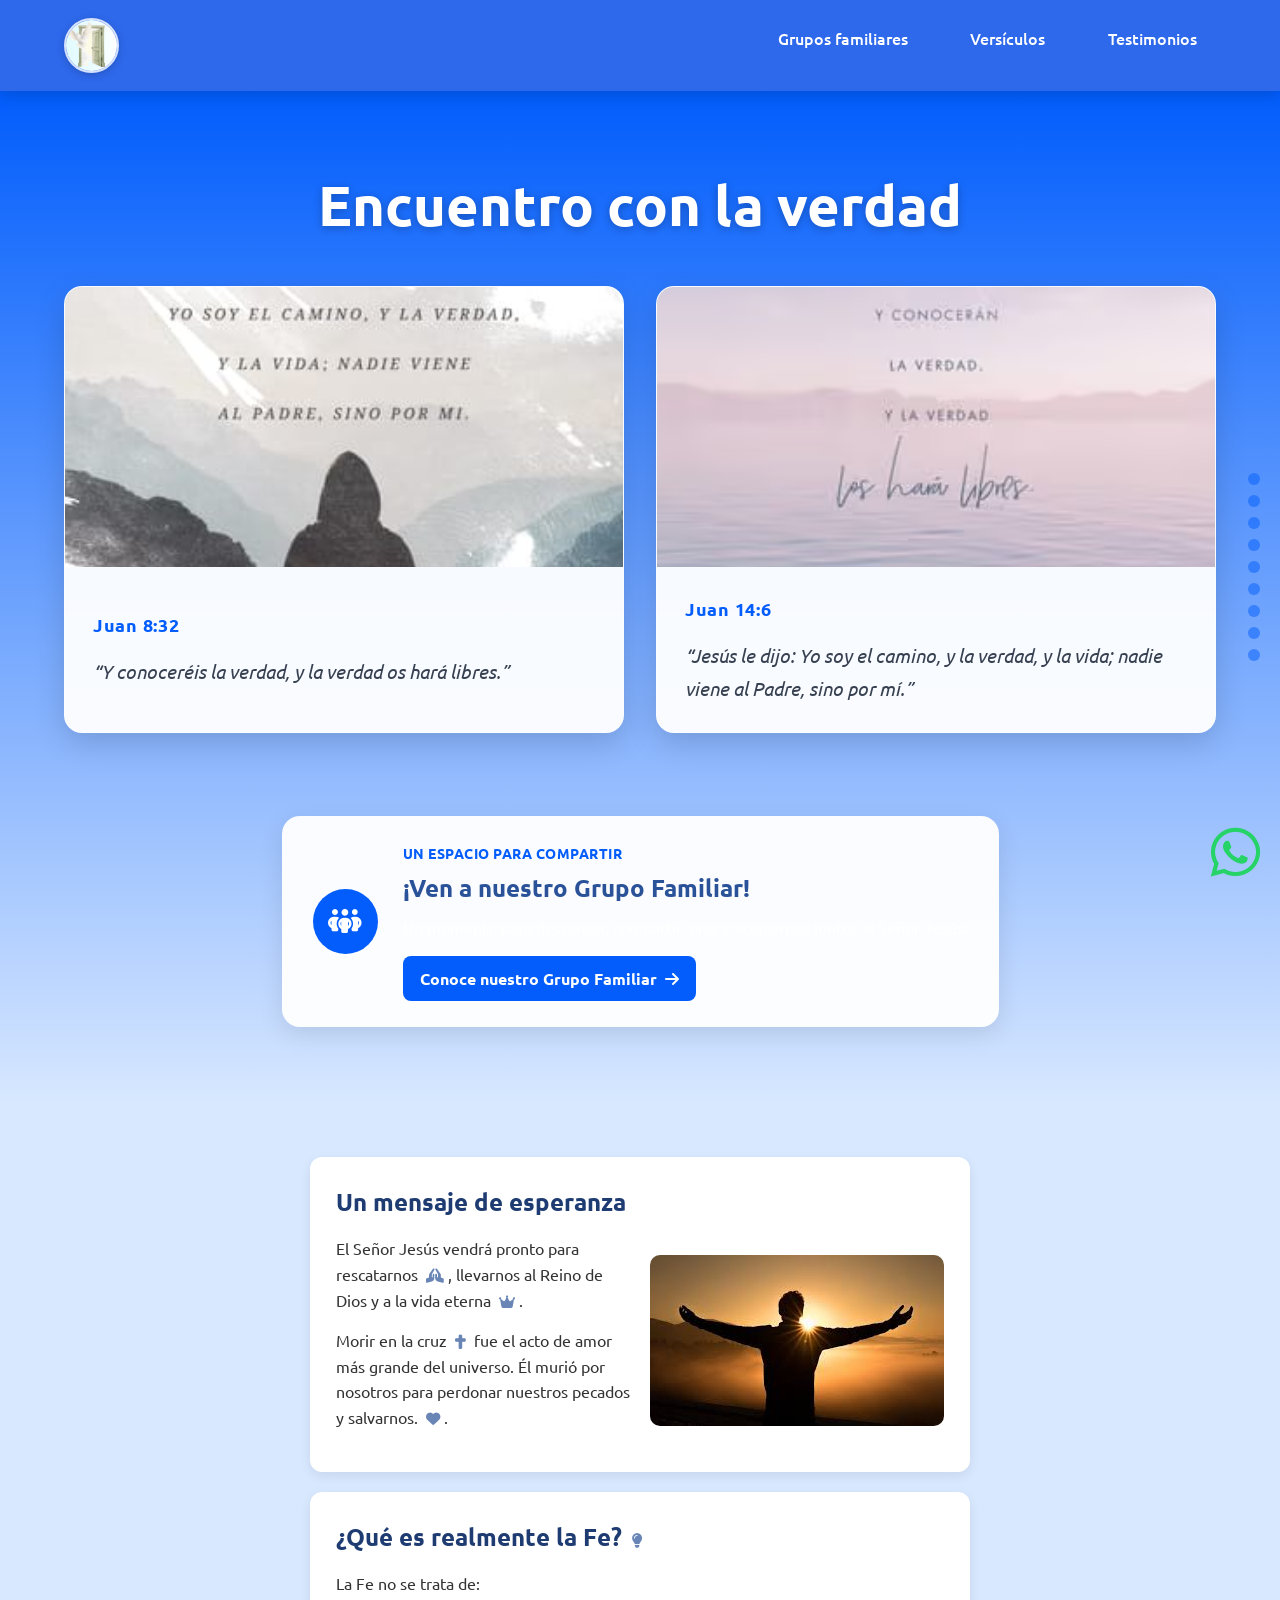
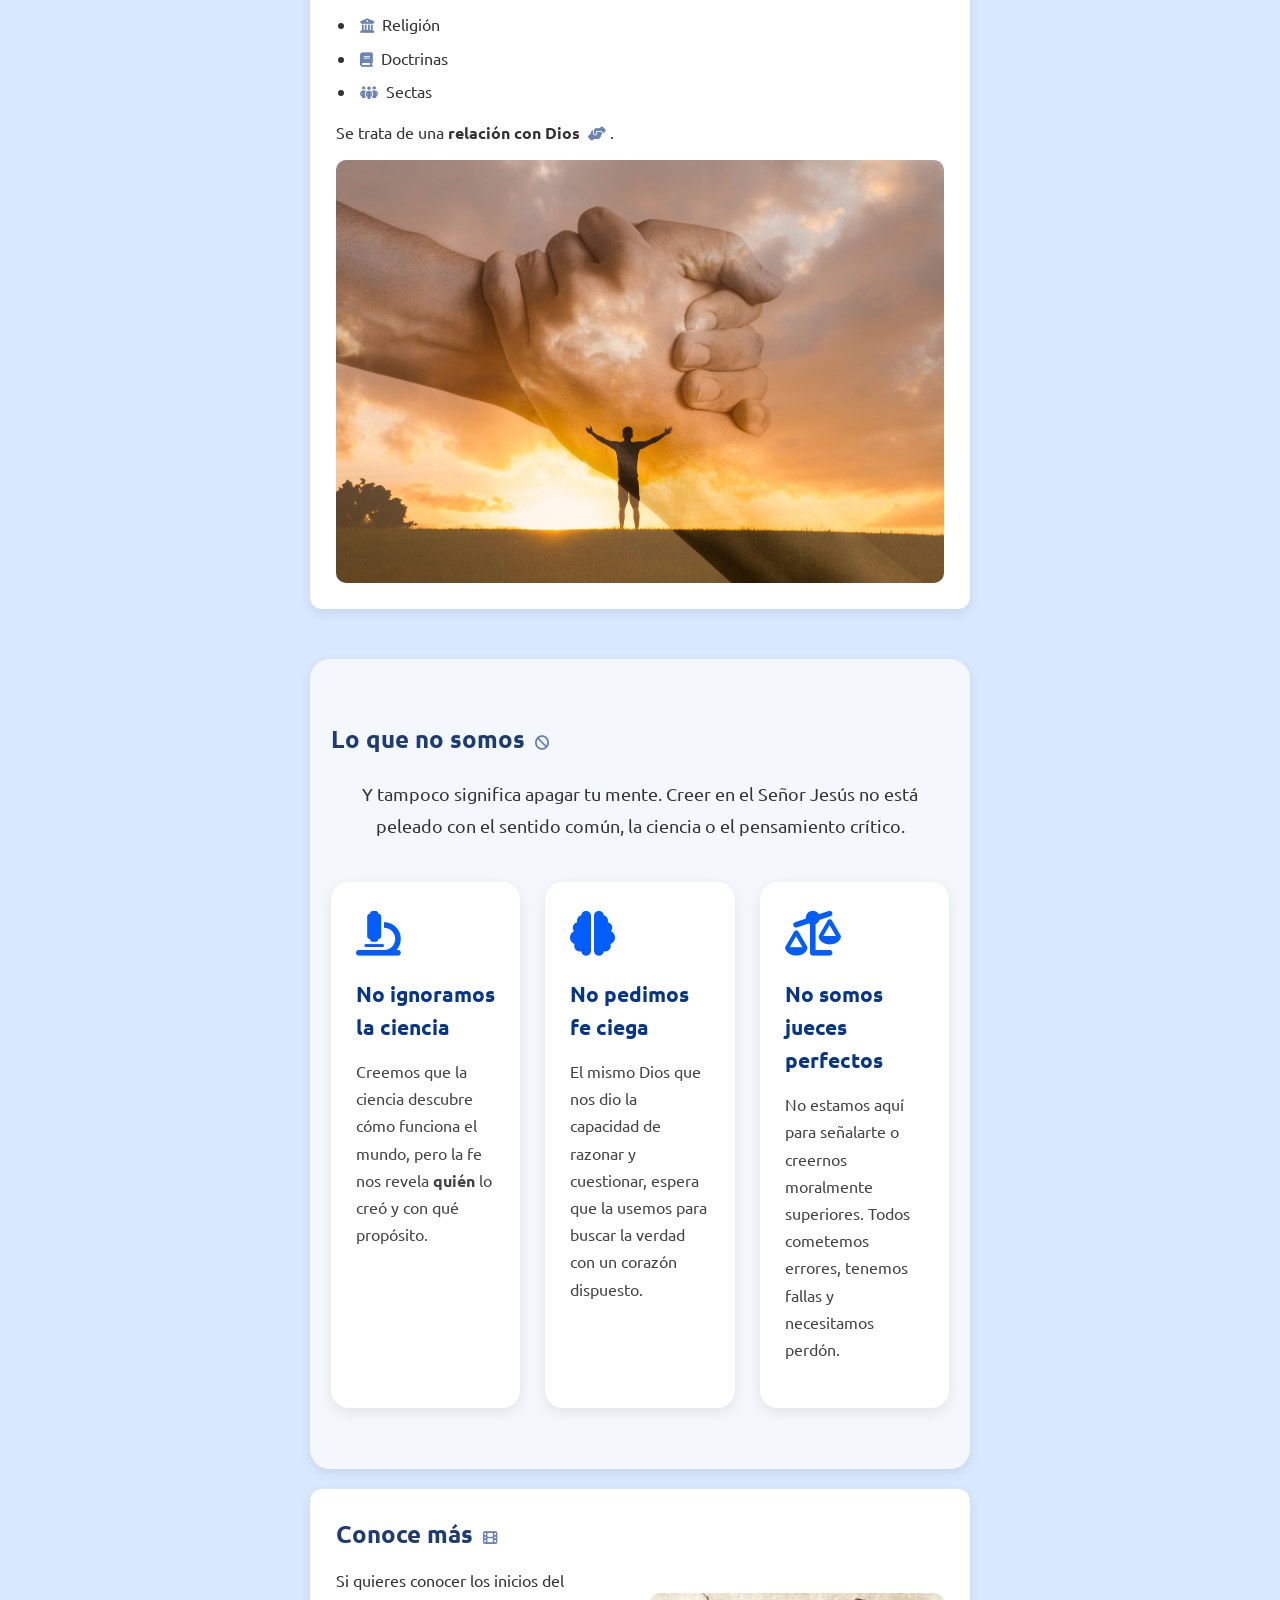
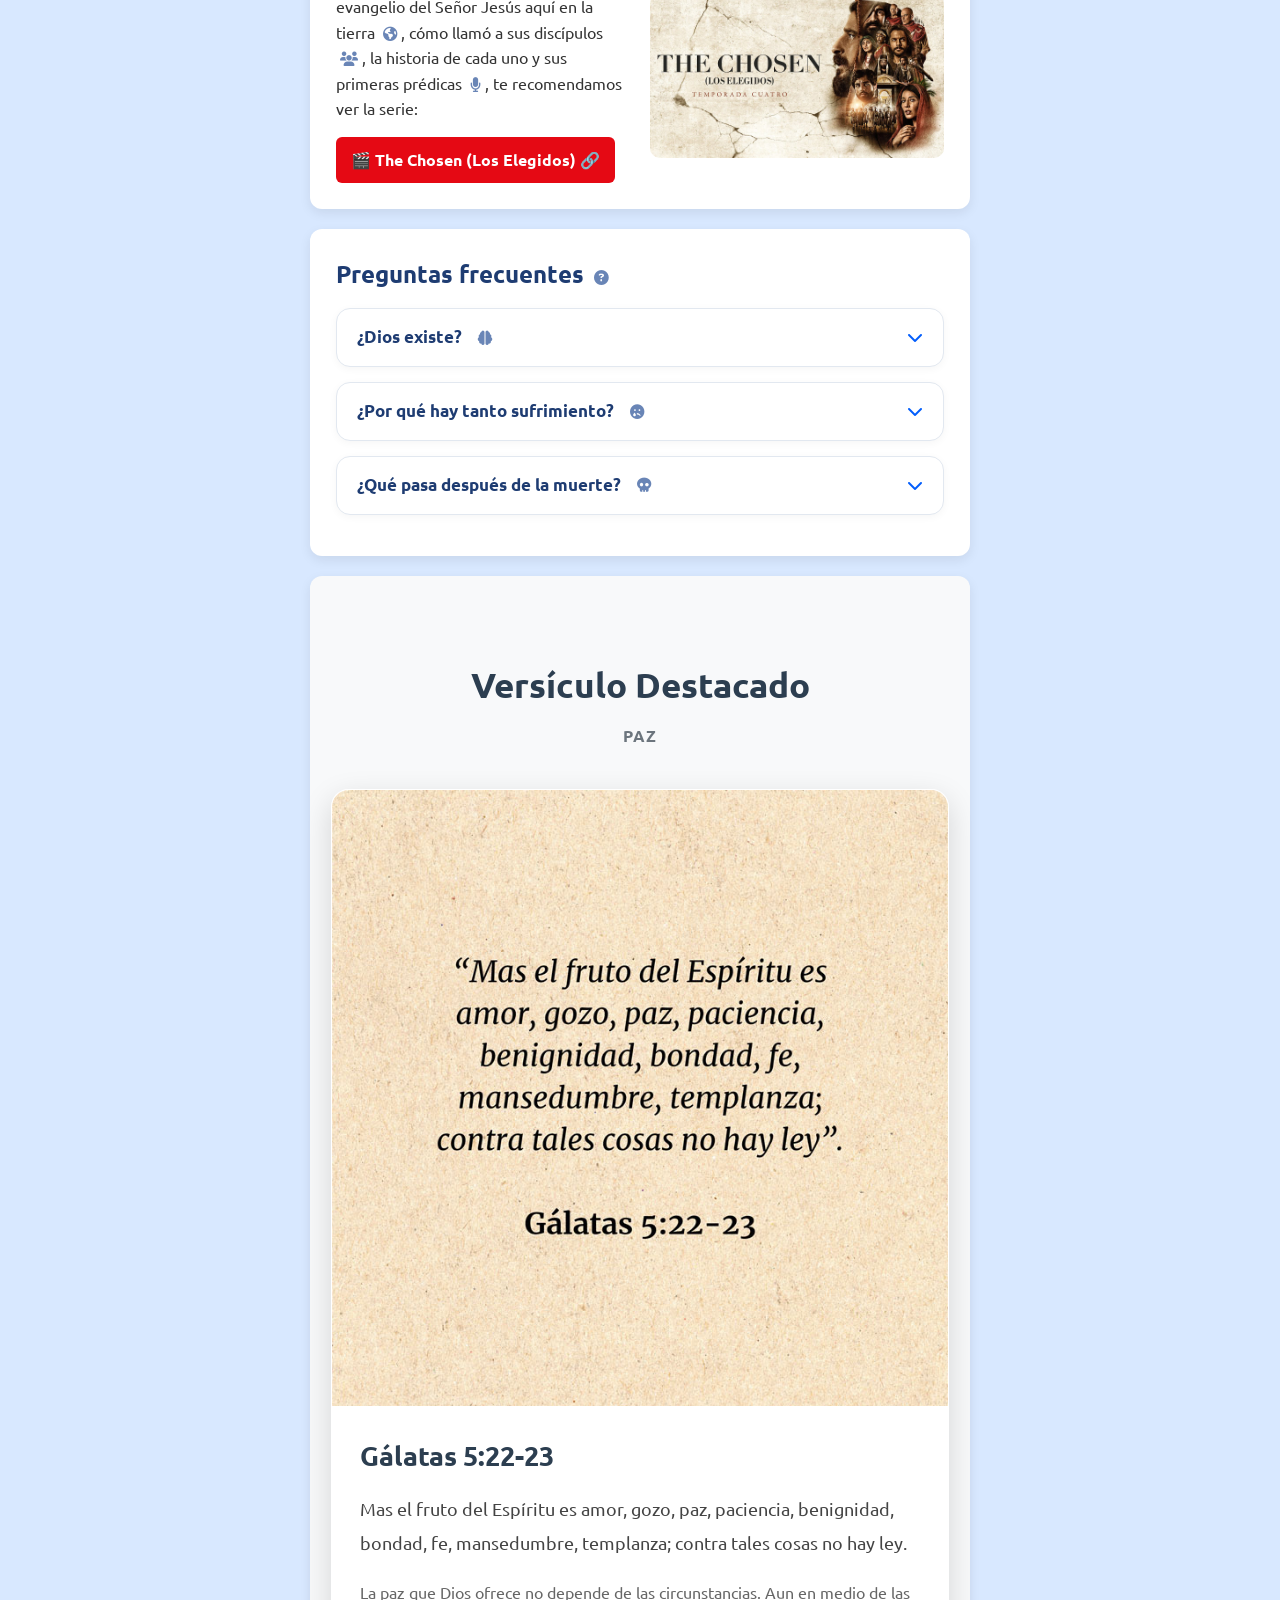
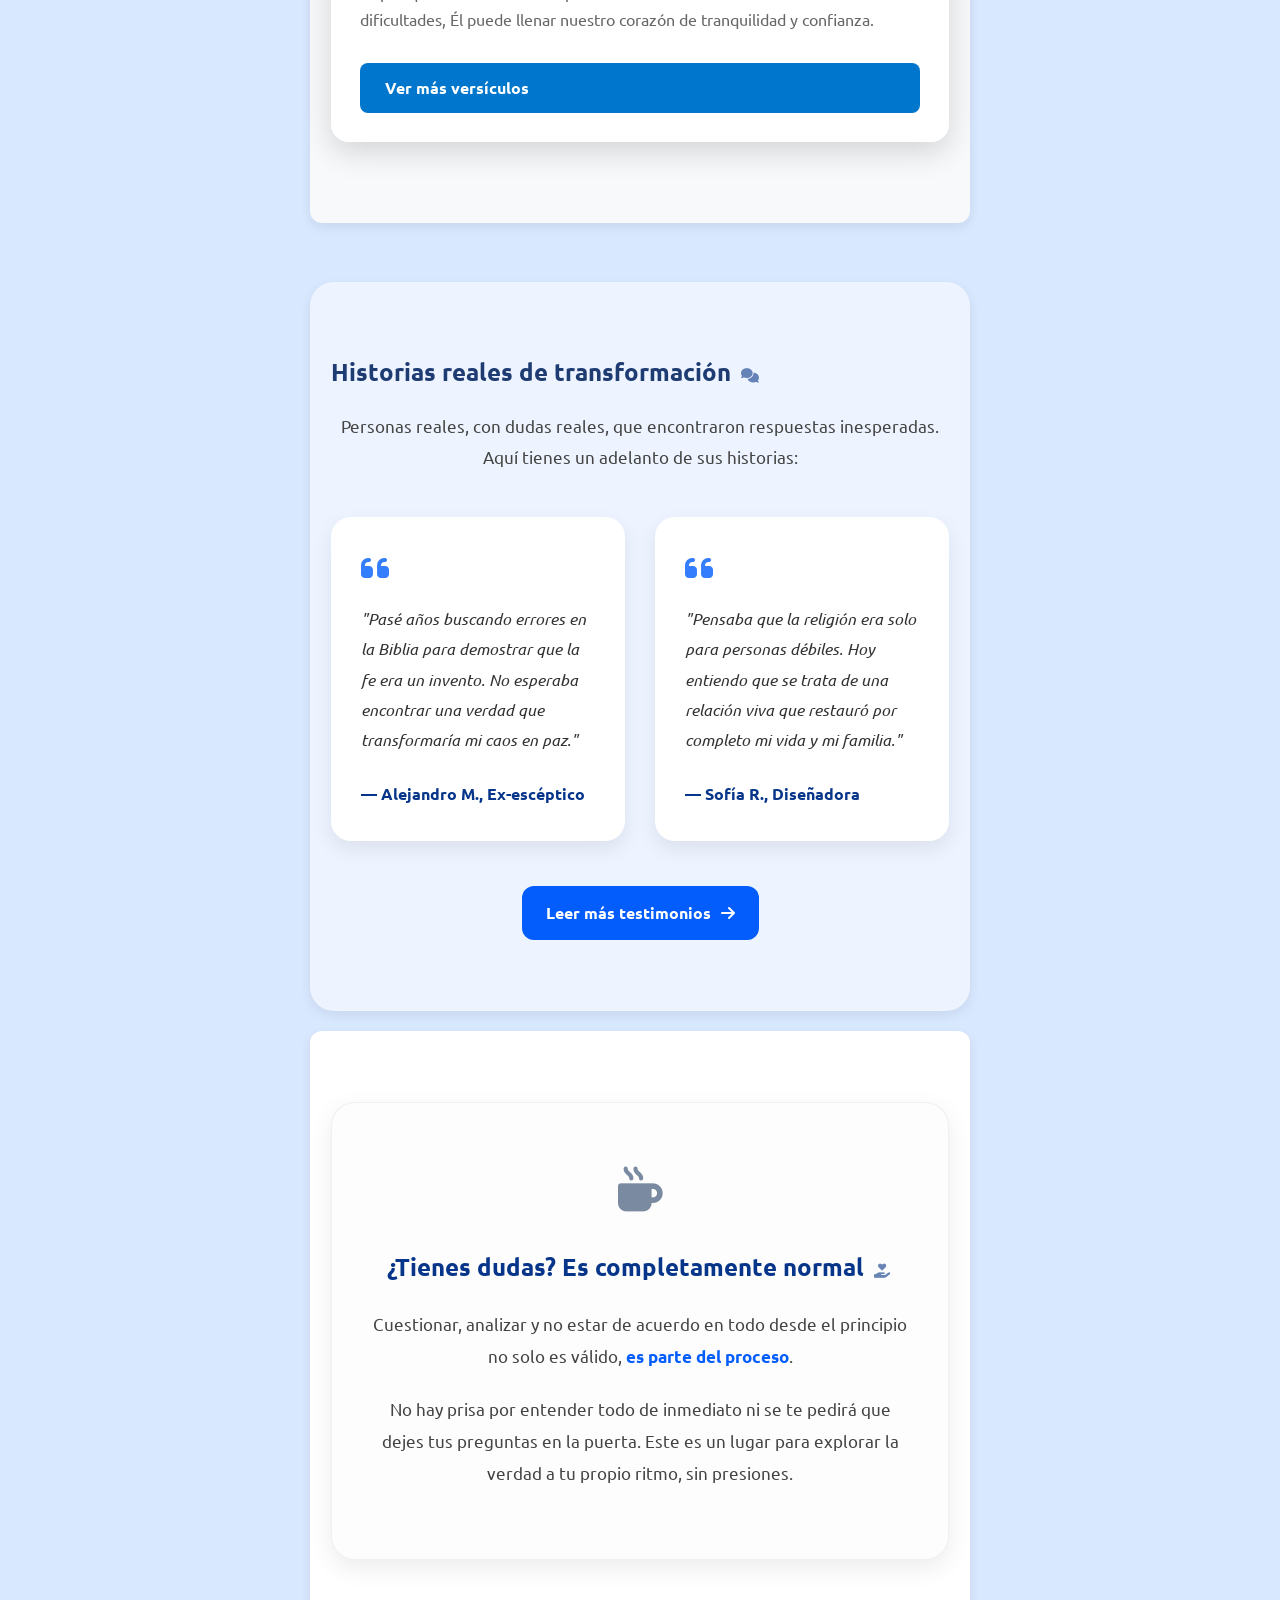
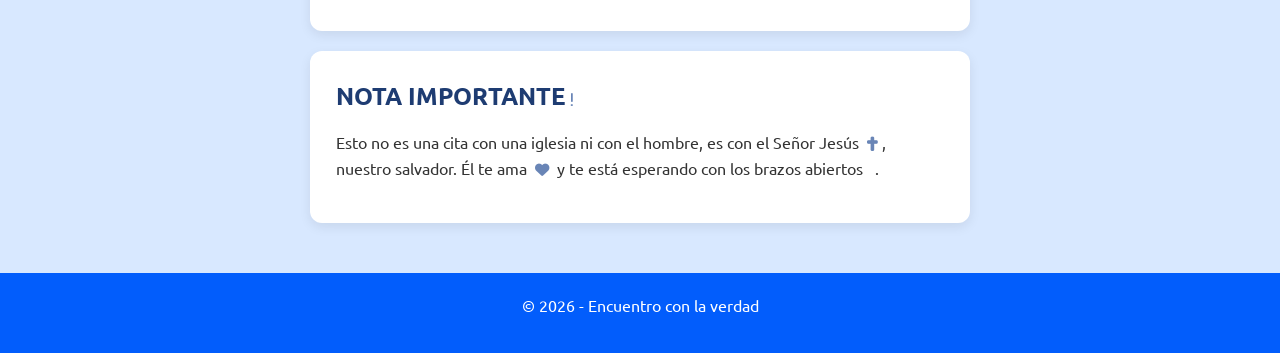
==== commit 2790cb05: "Improve family group experience" ====
--- a/index.html
+++ b/index.html
@@ -112,6 +112,37 @@
 
             </div>
 
+            <!-- INVITACIÓN AL GRUPO FAMILIAR -->
+            <section class="family-invitation">
+
+                <div class="family-invitation-icon">
+                    <i class="fa-solid fa-people-group"></i>
+                </div>
+
+                <div class="family-invitation-content">
+
+                    <span class="family-invitation-label">
+                        Un espacio para compartir
+                    </span>
+
+                    <h2>¡Ven a nuestro Grupo Familiar!</h2>
+
+                    <p>
+                        Un momento para descansar, compartir, orar y acercarnos
+                        juntos al Señor Jesús.
+                    </p>
+
+                    <a
+                        href="ViewFamilyGroups.html"
+                        class="family-invitation-button"
+                    >
+                        Conoce nuestro Grupo Familiar
+                        <i class="fa-solid fa-arrow-right"></i>
+                    </a>
+
+                </div>
+
+            </section>
         </div>
     </header>
 
--- a/css/pages/home.css
+++ b/css/pages/home.css
@@ -561,3 +561,119 @@
     line-height: 1.7;
     margin-bottom: 30px;
 }
+
+/* =========================================
+   INVITACIÓN AL GRUPO FAMILIAR
+========================================= */
+
+.family-invitation {
+    display: flex;
+    align-items: center;
+    gap: 25px;
+
+    max-width: 850px;
+
+    margin: 35px auto 0;
+    padding: 25px 30px;
+
+    background: rgba(255, 255, 255, 0.95);
+
+    border-radius: 18px;
+
+    box-shadow: 0 8px 25px rgba(0, 0, 0, 0.10);
+
+    text-align: left;
+
+    transition:
+        transform 0.3s ease,
+        box-shadow 0.3s ease;
+}
+
+.family-invitation:hover {
+    transform: translateY(-4px);
+
+    box-shadow: 0 12px 30px rgba(0, 0, 0, 0.14);
+}
+
+
+/* ICONO */
+
+.family-invitation-icon {
+    display: flex;
+    align-items: center;
+    justify-content: center;
+
+    min-width: 65px;
+    height: 65px;
+
+    border-radius: 50%;
+
+    background: var(--primary-color);
+    color: var(--text-light);
+
+    font-size: 27px;
+}
+
+
+/* CONTENIDO */
+
+.family-invitation-content {
+    flex: 1;
+}
+
+.family-invitation-label {
+    display: block;
+
+    margin-bottom: 4px;
+
+    color: var(--primary-color);
+
+    font-size: 0.9rem;
+    font-weight: 700;
+    text-transform: uppercase;
+    letter-spacing: 0.5px;
+}
+
+.family-invitation-content h2 {
+    margin-bottom: 7px;
+
+    color: #2a5298;
+
+    font-size: 1.5rem;
+}
+
+.family-invitation-content p {
+    margin-bottom: 16px;
+
+    font-size: 0.98rem;
+}
+
+
+/* BOTÓN */
+
+.family-invitation-button {
+    display: inline-flex;
+    align-items: center;
+    gap: 8px;
+
+    padding: 10px 17px;
+
+    border-radius: 8px;
+
+    background: var(--primary-color);
+    color: var(--text-light);
+
+    font-weight: 600;
+
+    transition:
+        background 0.3s ease,
+        transform 0.3s ease;
+}
+
+.family-invitation-button:hover {
+    background: var(--primary-hover);
+
+    text-decoration: none;
+
+    transform: translateY(-2px);
+}
--- a/css/responsive/media.css
+++ b/css/responsive/media.css
@@ -315,6 +315,26 @@
         width: 100%;
         justify-content: center;
     }
+
+    .family-groups-page { padding: 45px 20px; }
+
+    .family-groups-header { margin-bottom: 35px; }
+
+    .family-groups-header h1 { font-size: 2rem; }
+
+    .family-groups-header p { font-size: 1rem; }
+
+    .family-welcome { padding: 28px 22px; margin-bottom: 35px; }
+
+    .family-info { margin-bottom: 35px; }
+
+    .family-info > h2, .locations > h2 { font-size: 1.6rem; }
+
+    .info-grid { grid-template-columns: 1fr; gap: 18px; }
+
+    .info-card { width: 100%; }
+
+    .location-card { padding: 24px; }
 }
 
 
@@ -331,6 +351,8 @@
     main {
         padding: 10px;
     }
+
+    .family-groups-page { padding: 35px 15px; } /* HEADER */ .section-icon { width: 60px; height: 60px; font-size: 25px; } .family-groups-header h1 { font-size: 1.75rem; line-height: 1.3; } .family-groups-header p { font-size: 0.98rem; } /* MENSAJE */ .family-welcome { padding: 25px 18px; border-radius: 14px; } .family-welcome h2 { font-size: 1.5rem; } .family-welcome p { font-size: 0.98rem; } .welcome-highlight { font-size: 1rem; } /* TÍTULOS DE SECCIÓN */ .family-info > h2, .locations > h2 { font-size: 1.45rem; line-height: 1.4; } /* CARDS DE INFORMACIÓN */ .info-grid { display: grid; grid-template-columns: 1fr; width: 100%; } .info-card { width: 100%; padding: 22px 18px; gap: 15px; } .info-icon { min-width: 48px; width: 48px; height: 48px; font-size: 19px; } .info-card h3 { font-size: 1.05rem; } .info-card p { font-size: 0.95rem; } /* UBICACIONES */ .location-card { padding: 22px 18px; gap: 15px; border-radius: 14px; } .location-icon { min-width: 48px; width: 48px; height: 48px; font-size: 19px; } .location-content h3 { font-size: 1.05rem; } .location-content p { font-size: 0.95rem; } /* BOTÓN GOOGLE MAPS */ .location-button { width: 100%; justify-content: center; text-align: center; padding: 11px 14px; font-size: 0.9rem; } /* MENSAJE FINAL */ .family-final { padding: 32px 18px; border-radius: 14px; } .family-final h2 { font-size: 1.5rem; } .family-final p { font-size: 0.95rem; } .back-home { width: 100%; justify-content: center; }
 }
 
 
@@ -364,6 +386,31 @@
     .versiculo-card blockquote {
         font-size: 1rem;
         line-height: 1.6;
+    }
+
+    .family-groups-page { padding: 30px 12px; } .family-groups-header h1 { font-size: 1.55rem; } .family-welcome { padding: 22px 15px; } .family-welcome h2 { font-size: 1.35rem; } .family-info > h2, .locations > h2 { font-size: 1.3rem; } /* En teléfonos pequeños mantenemos el icono a la izquierda y el contenido a la derecha, pero reducimos el espacio. */ .info-card, .location-card { gap: 12px; padding: 19px 14px; } .info-icon, .location-icon { min-width: 44px; width: 44px; height: 44px; font-size: 17px; } .info-card h3, .location-content h3 { font-size: 1rem; } .info-card p, .location-content p { font-size: 0.9rem; } .location-button { font-size: 0.85rem; }
+
+    .family-invitation {
+        flex-direction: column;
+
+        padding: 25px 18px;
+
+        text-align: center;
+
+        gap: 15px;
+    }
+
+    .family-invitation-content h2 {
+        font-size: 1.3rem;
+    }
+
+    .family-invitation-content p {
+        font-size: 0.93rem;
+    }
+
+    .family-invitation-button {
+        justify-content: center;
+        width: 100%;
     }
 
 }
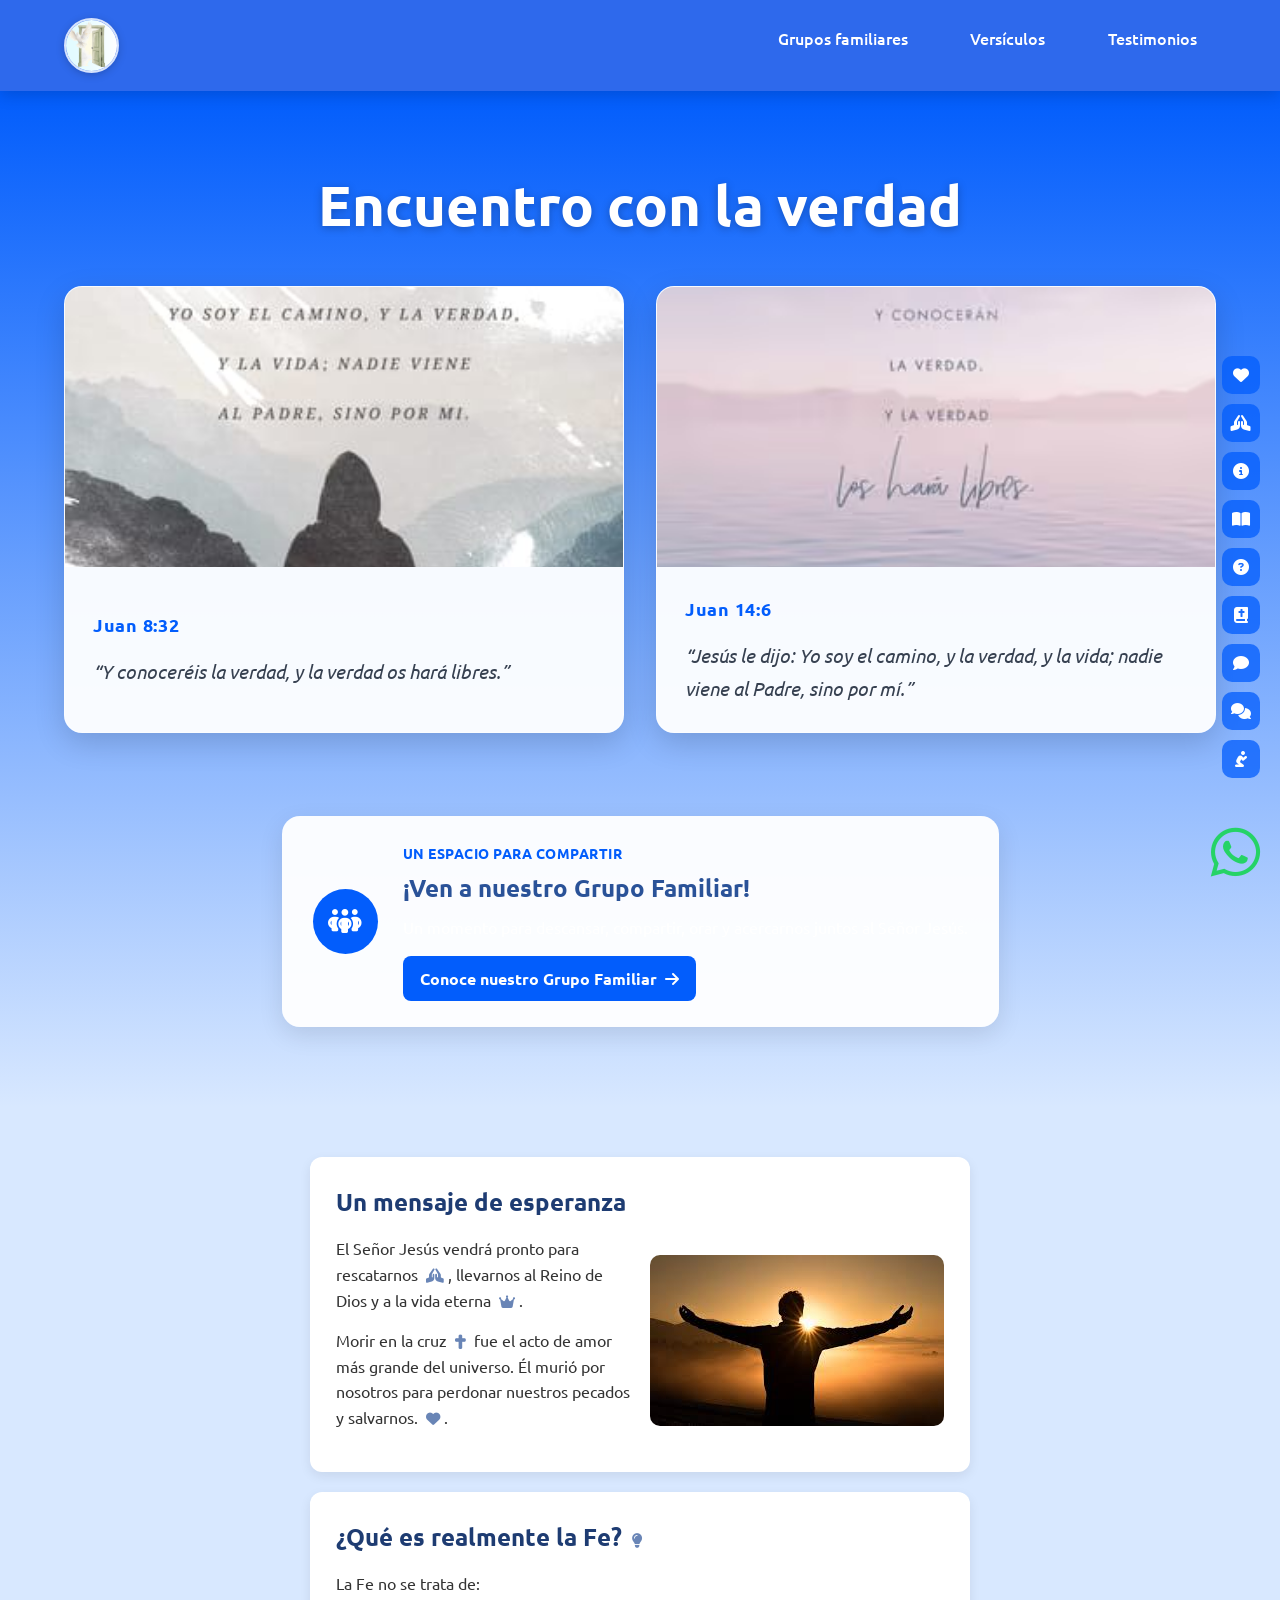
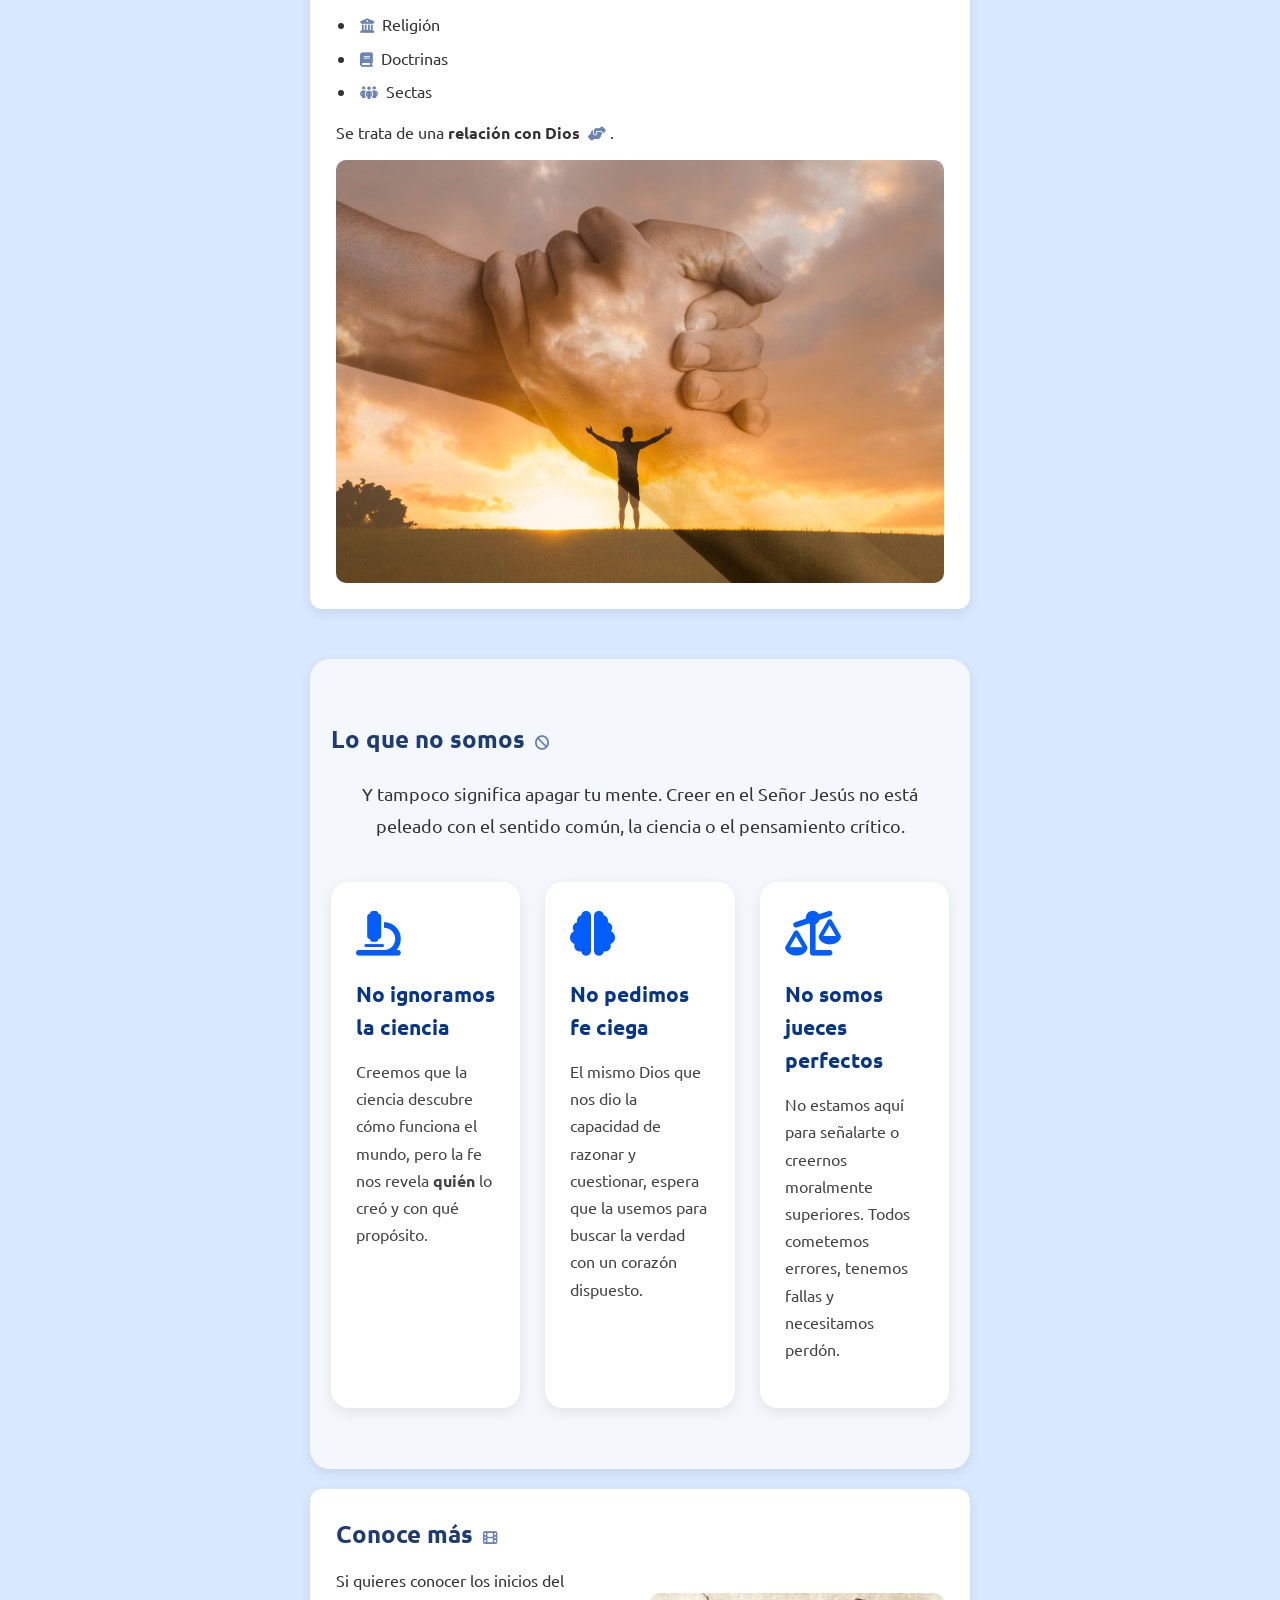
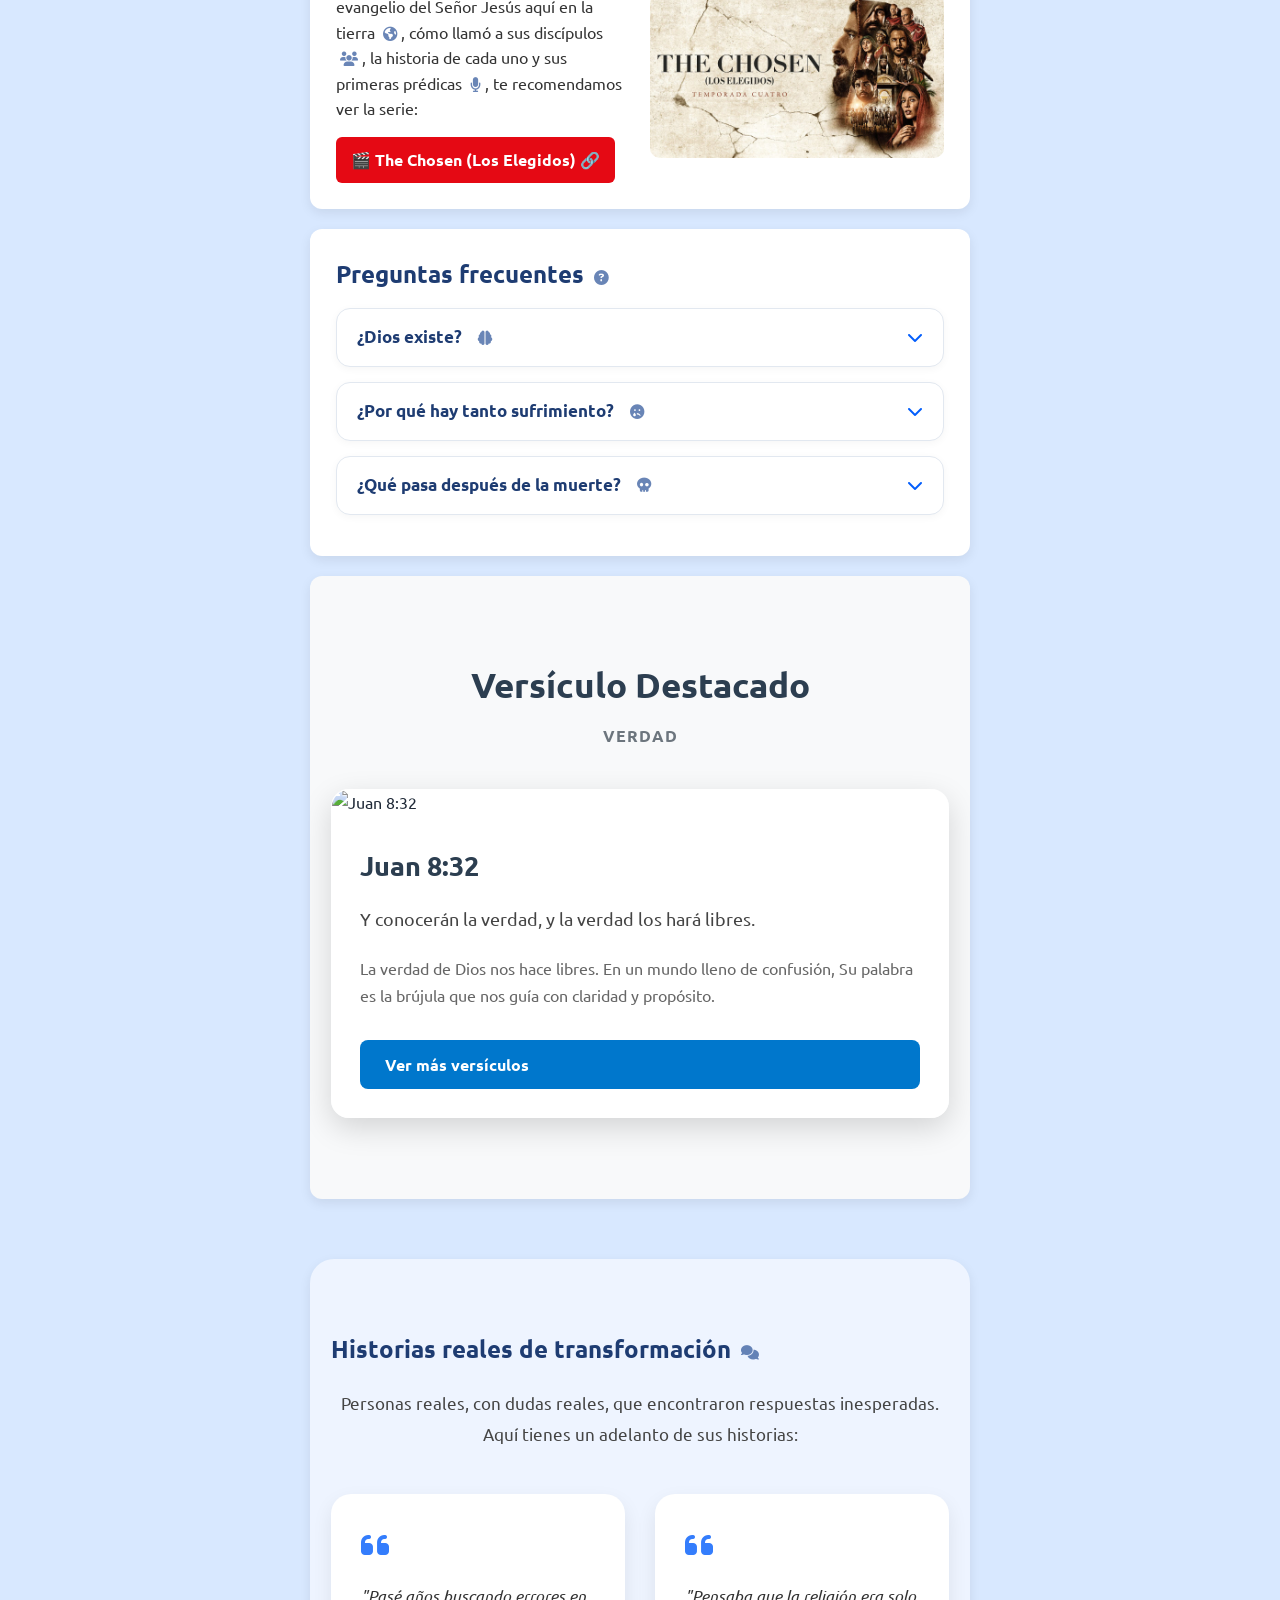
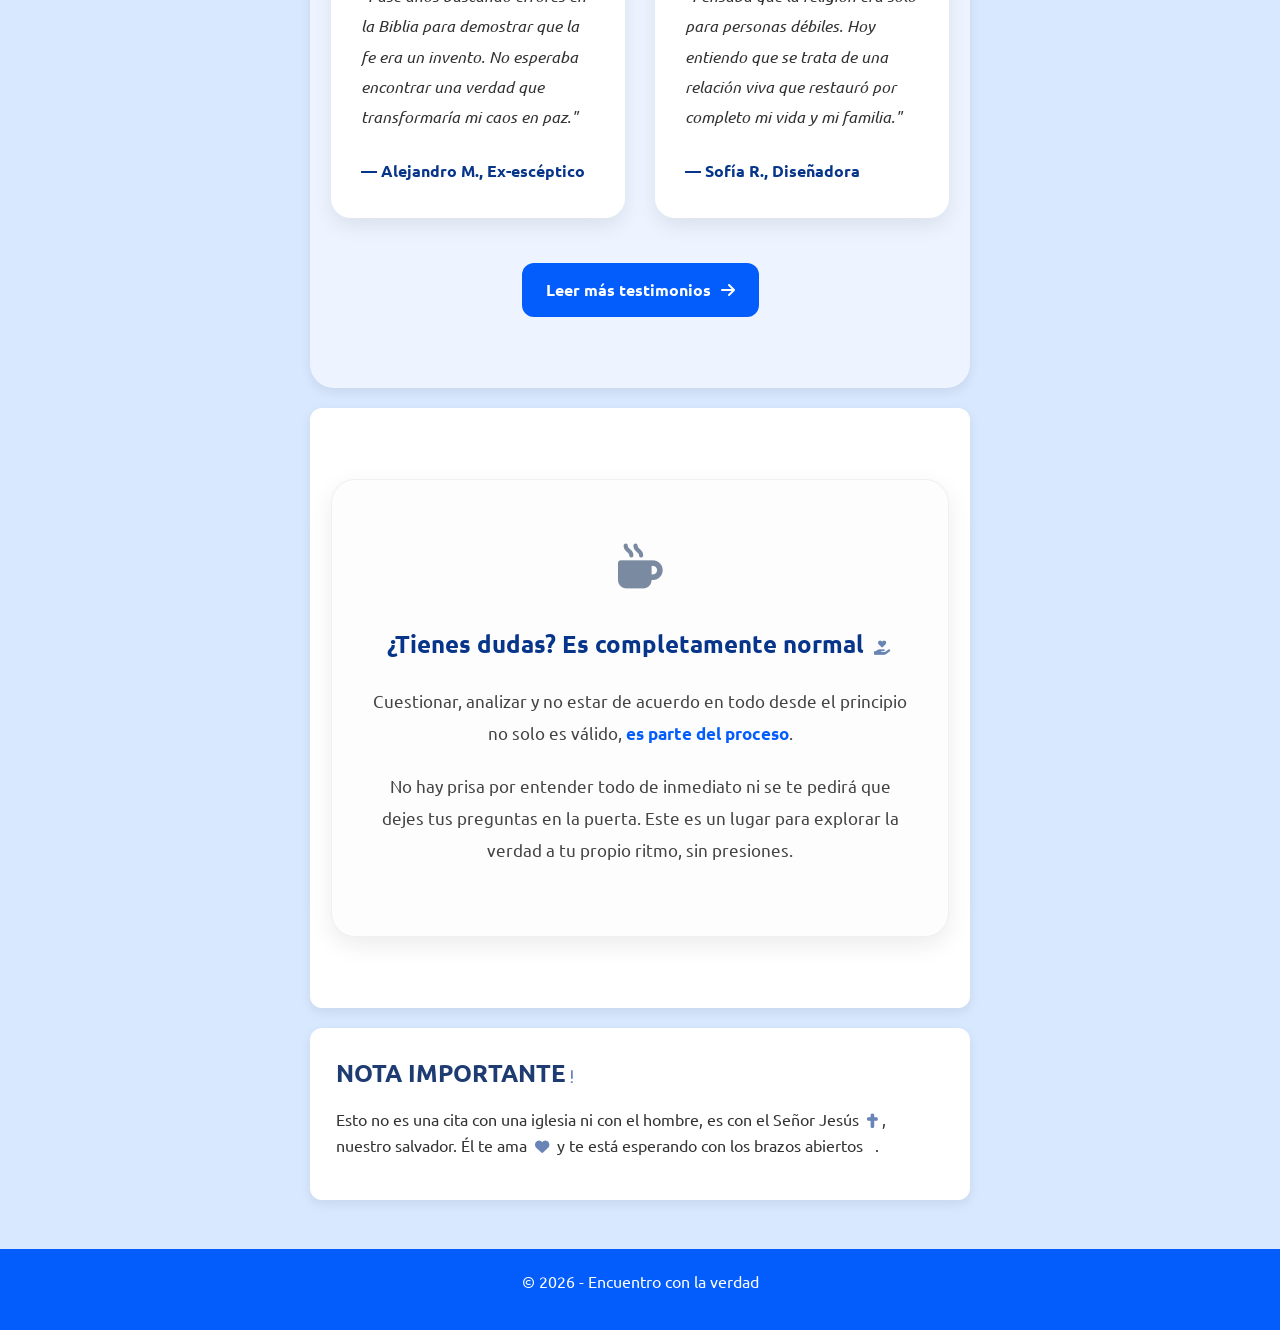
==== commit ae7a77bc: "Improve smart navigation tooltips" ====
--- a/index.html
+++ b/index.html
@@ -147,17 +147,71 @@
     </header>
 
 
+
     <!-- NAVEGACIÓN INTELIGENTE -->
-    <aside class="smart-nav">
-        <a href="#esperanza" data-title="Esperanza"></a>
-        <a href="#aclaracion-fe" data-title="Fe"></a>
-        <a href="#mitos" data-title="Lo que no somos"></a>
-        <a href="#conoce" data-title="Conoce más"></a>
-        <a href="#preguntas-frecuentes" data-title="Preguntas frecuentes"></a>
-        <a href="#versiculos-destacados" data-title="Versículos destacados"></a>
-        <a href="#testimonios" data-title="Testimonios"></a>
-        <a href="#dudas" data-title="Dudas"></a>
-        <a href="#llamado-final" data-title="Llamado final"></a>
+    <aside class="smart-nav" aria-label="Navegación por secciones">
+
+        <!-- ESPERANZA -->
+        <a href="#esperanza" data-title="Esperanza" aria-label="Ir a Esperanza">
+            <i class="fa-solid fa-heart"></i>
+        </a>
+
+        <!-- FE -->
+        <a href="#aclaracion-fe" data-title="Fe" aria-label="Ir a Fe">
+            <i class="fa-solid fa-hands-praying"></i>
+        </a>
+
+        <!-- LO QUE NO SOMOS -->
+        <a href="#mitos" data-title="Lo que no somos" aria-label="Ir a Lo que no somos">
+            <i class="fa-solid fa-circle-info"></i>
+        </a>
+
+        <!-- CONOCE MÁS -->
+        <a href="#conoce" data-title="Conoce más" aria-label="Ir a Conoce más">
+            <i class="fa-solid fa-book-open"></i>
+        </a>
+
+        <!-- PREGUNTAS FRECUENTES -->
+        <a
+            href="#preguntas-frecuentes"
+            data-title="Preguntas frecuentes"
+            aria-label="Ir a Preguntas frecuentes"
+        >
+            <i class="fa-solid fa-circle-question"></i>
+        </a>
+
+        <!-- VERSÍCULOS DESTACADOS -->
+        <a
+            href="#versiculos-destacados"
+            data-title="Versículos destacados"
+            aria-label="Ir a Versículos destacados"
+        >
+            <i class="fa-solid fa-book-bible"></i>
+        </a>
+
+        <!-- TESTIMONIOS -->
+        <a
+            href="#testimonios"
+            data-title="Testimonios"
+            aria-label="Ir a Testimonios"
+        >
+            <i class="fa-solid fa-comment"></i>
+        </a>
+
+        <!-- DUDAS -->
+        <a href="#dudas" data-title="Dudas" aria-label="Ir a Dudas">
+            <i class="fa-solid fa-comments"></i>
+        </a>
+
+        <!-- LLAMADO FINAL -->
+        <a
+            href="#llamado-final"
+            data-title="Llamado final"
+            aria-label="Ir a Llamado final"
+        >
+            <i class="fa-solid fa-person-praying"></i>
+        </a>
+
     </aside>
 
 
--- a/css/layout/smart_nav.css
+++ b/css/layout/smart_nav.css
@@ -3,7 +3,7 @@
     right: 20px;
     top: 63%;
     transform: translateY(-50%);
-
+    overflow: visible !important;
     display: flex;
     flex-direction: column;
     gap: 10px;
@@ -11,51 +11,78 @@
     z-index: 999;
 }
 
-/* ENLANCES */
+/* ENLACES */
 .smart-nav a {
     position: relative;
-    width: 12px;
-    height: 12px;
-    border-radius: 50%;
-    background: rgba(2, 93, 252, .5);
+    display: flex;
+    align-items: center;
+    justify-content: center;
+    overflow: visible !important;
+    width: 38px;
+    height: 38px;
+    border-radius: 10px;
+    background: rgba(2, 93, 252, 0.75);
+    color: white;
     text-decoration: none;
-    transition: all .3s ease;
-    font-size: 0;
+    font-size: 16px;
+    transition: all 0.3s ease;
 }
 
 /* HOVER */
-.smart-nav a:hover{
+.smart-nav a:hover {
     background: #025dfc;
-    transform: scale(1.3);
+    color: white;
+    transform: scale(1.12);
 }
 
+
 /* SCROLL SPY */
-.smart-nav a.active{
+.smart-nav a.active {
     background: white;
     color: #025dfc;
-    font-weight: bold;
-    transform: scale(1.6);
+    transform: scale(1.12);
+    box-shadow: 0 0 0 2px #025dfc;
 }
 
 /* MOSTRAR NOMBRE COMO TOOLTIP */
+/* TOOLTIP */
 .smart-nav a::after {
     content: attr(data-title);
     position: absolute;
-    right: 25px;
+    right: calc(100% + 10px);
     top: 50%;
     transform: translateY(-50%);
+    width: max-content;
+    max-width: 180px;
+    padding: 8px 12px;
     background: #025dfc;
     color: white;
-    padding: 8px 12px;
     border-radius: 8px;
-    white-space: nowrap;
+    font-size: 0.85rem;
+    line-height: 1.3;
+    text-align: center;
+    white-space: normal;
+    overflow-wrap: break-word;
     opacity: 0;
     visibility: hidden;
-    transition: all .25s ease;
-    font-size: .85rem;
+    pointer-events: none;
+    transition: opacity 0.25s ease, visibility 0.25s ease;
+    z-index: 10000;
 }
 
-.smart-nav a:hover::after {
+/* TOOLTIP AL PASAR EL CURSOR */
+@media (hover: hover) and (pointer: fine) {
+
+    .smart-nav a:hover::after {
+        opacity: 1;
+        visibility: visible;
+    }
+
+}
+
+
+/* TOOLTIP ACTIVADO POR TAP */
+.smart-nav a.show-tooltip::after {
     opacity: 1;
     visibility: visible;
 }
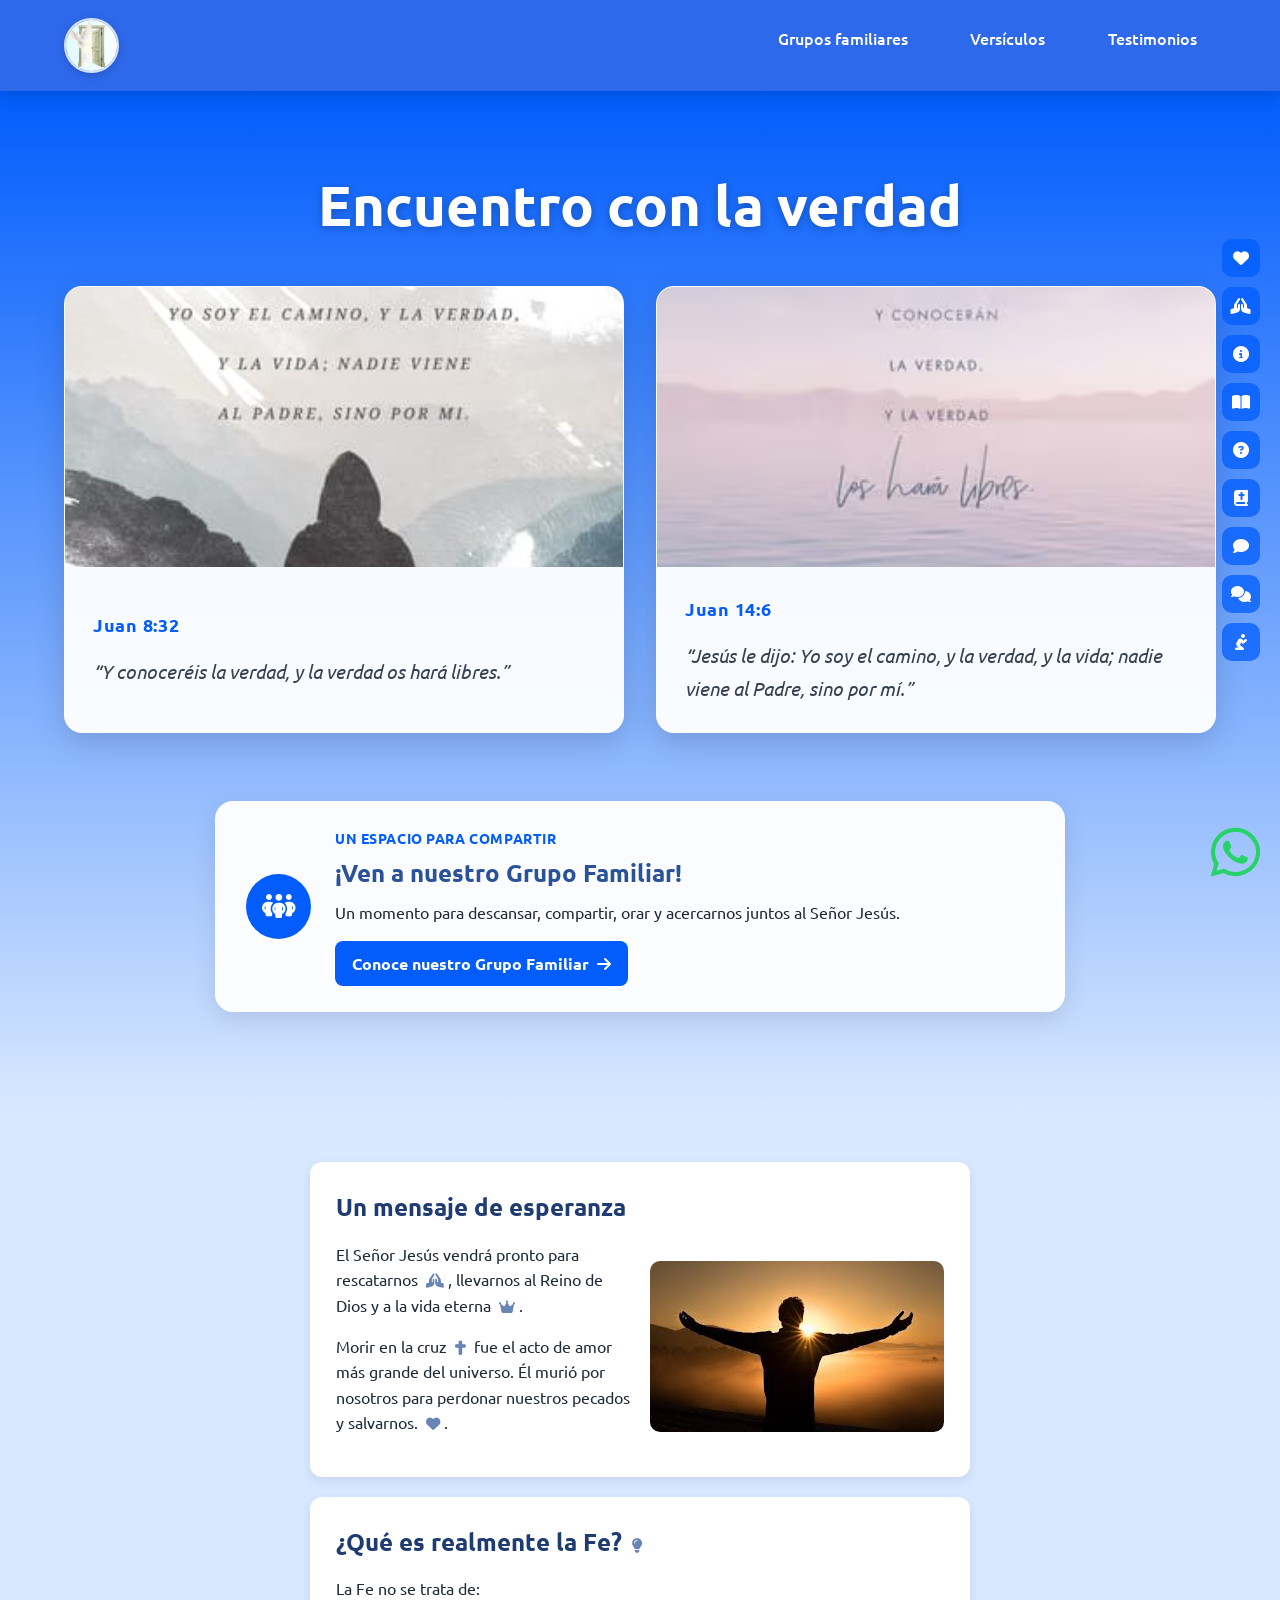
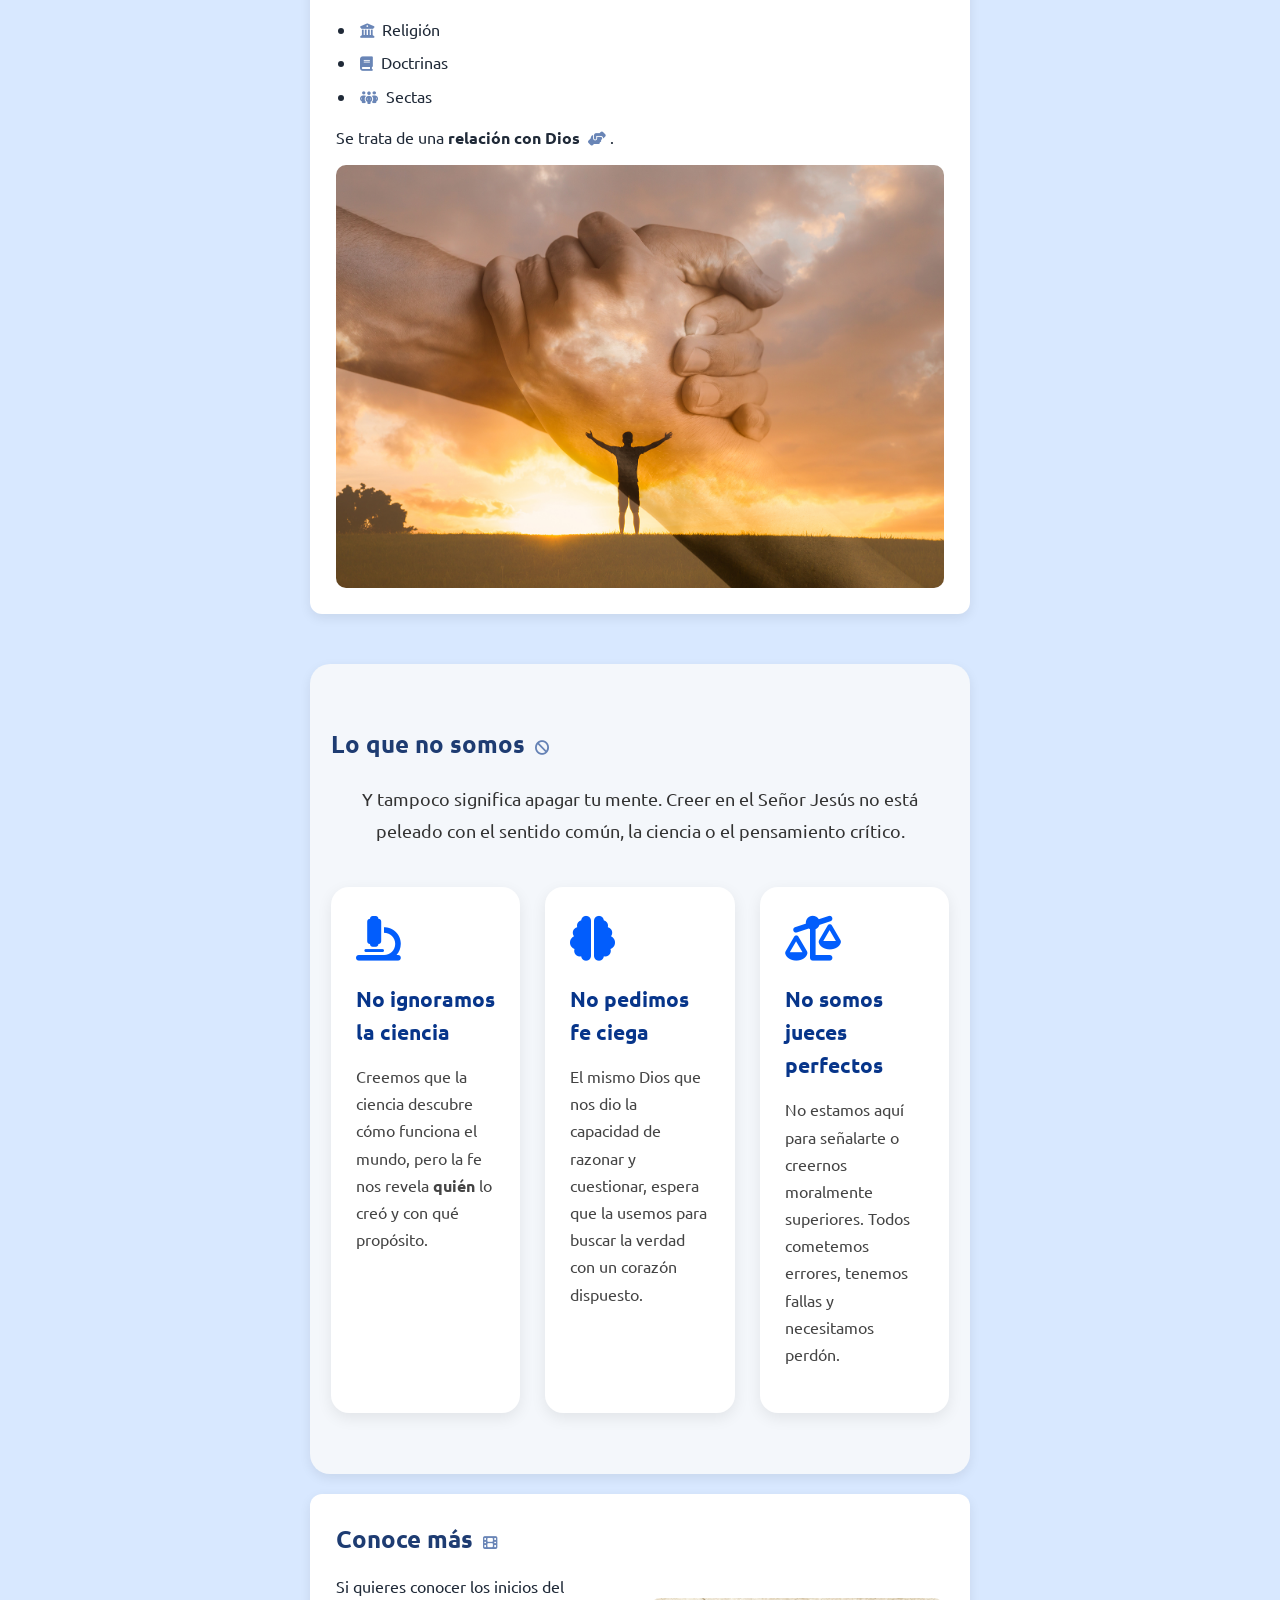
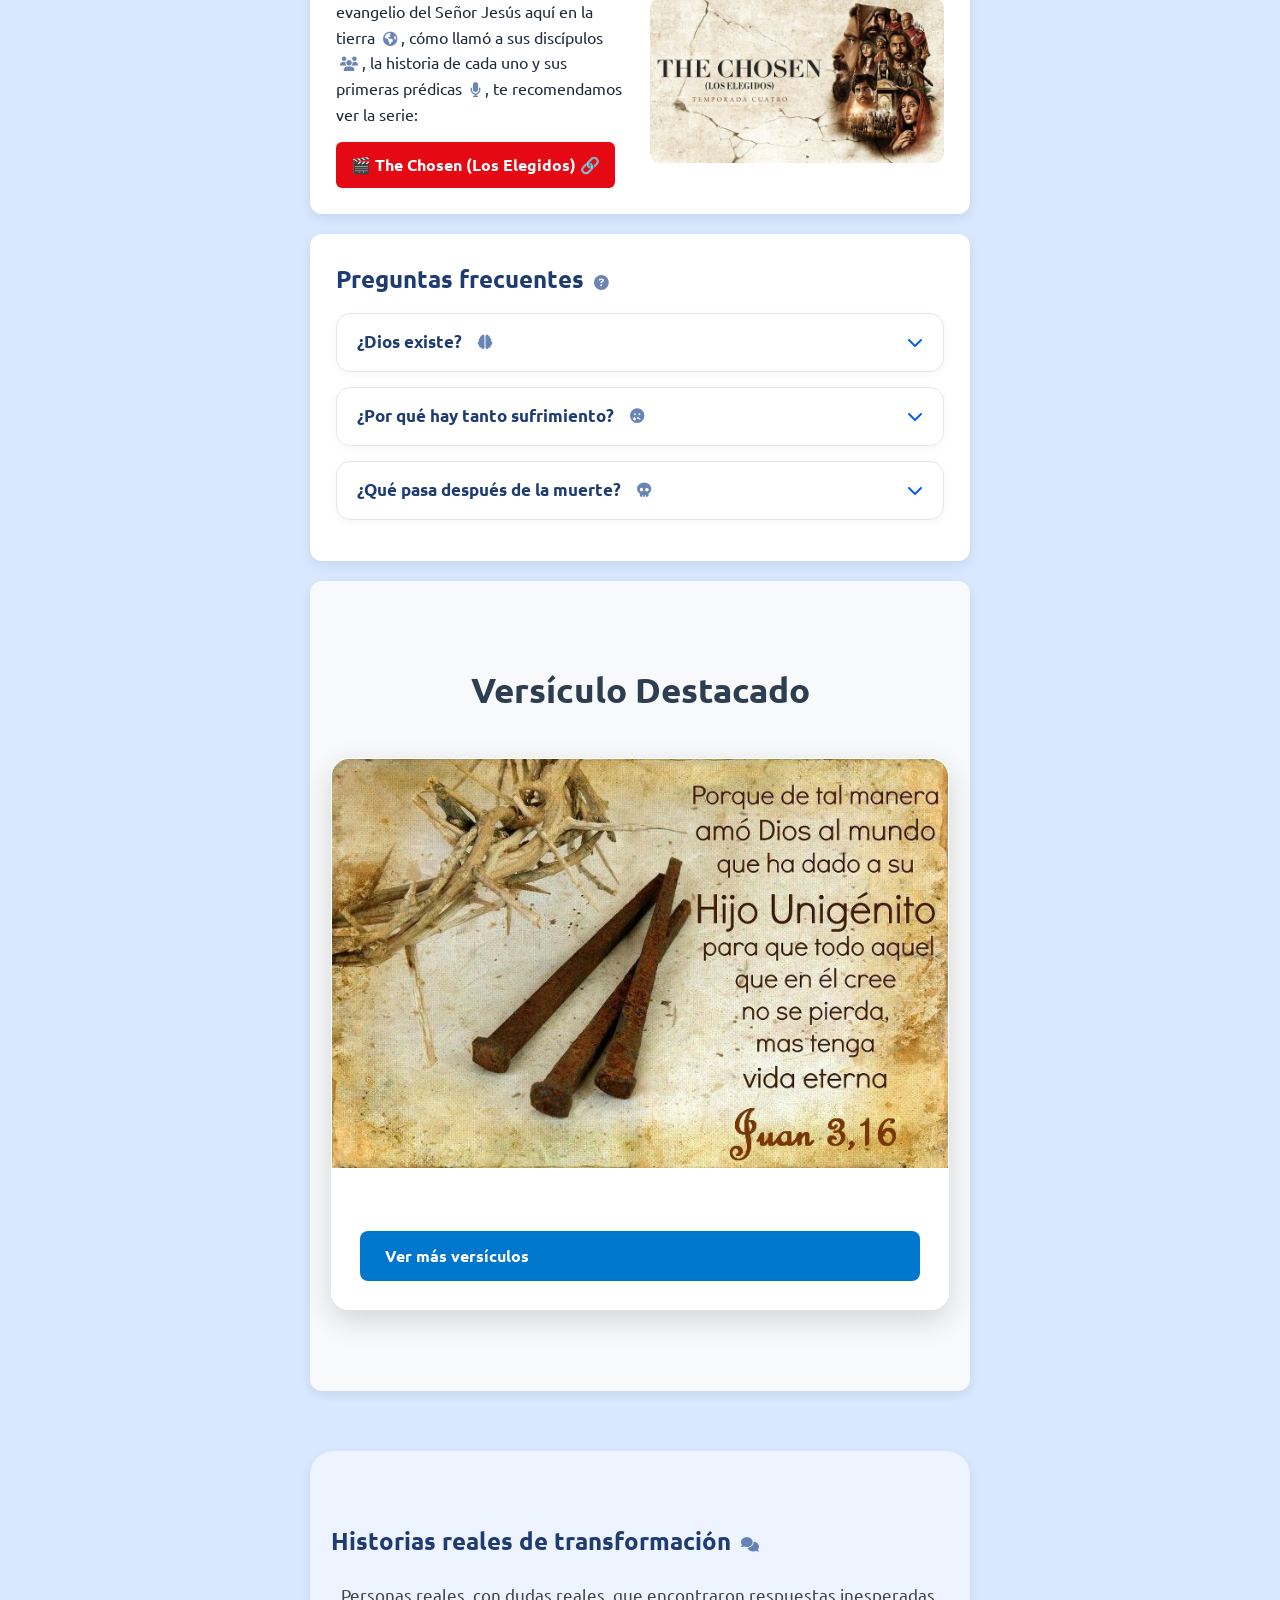
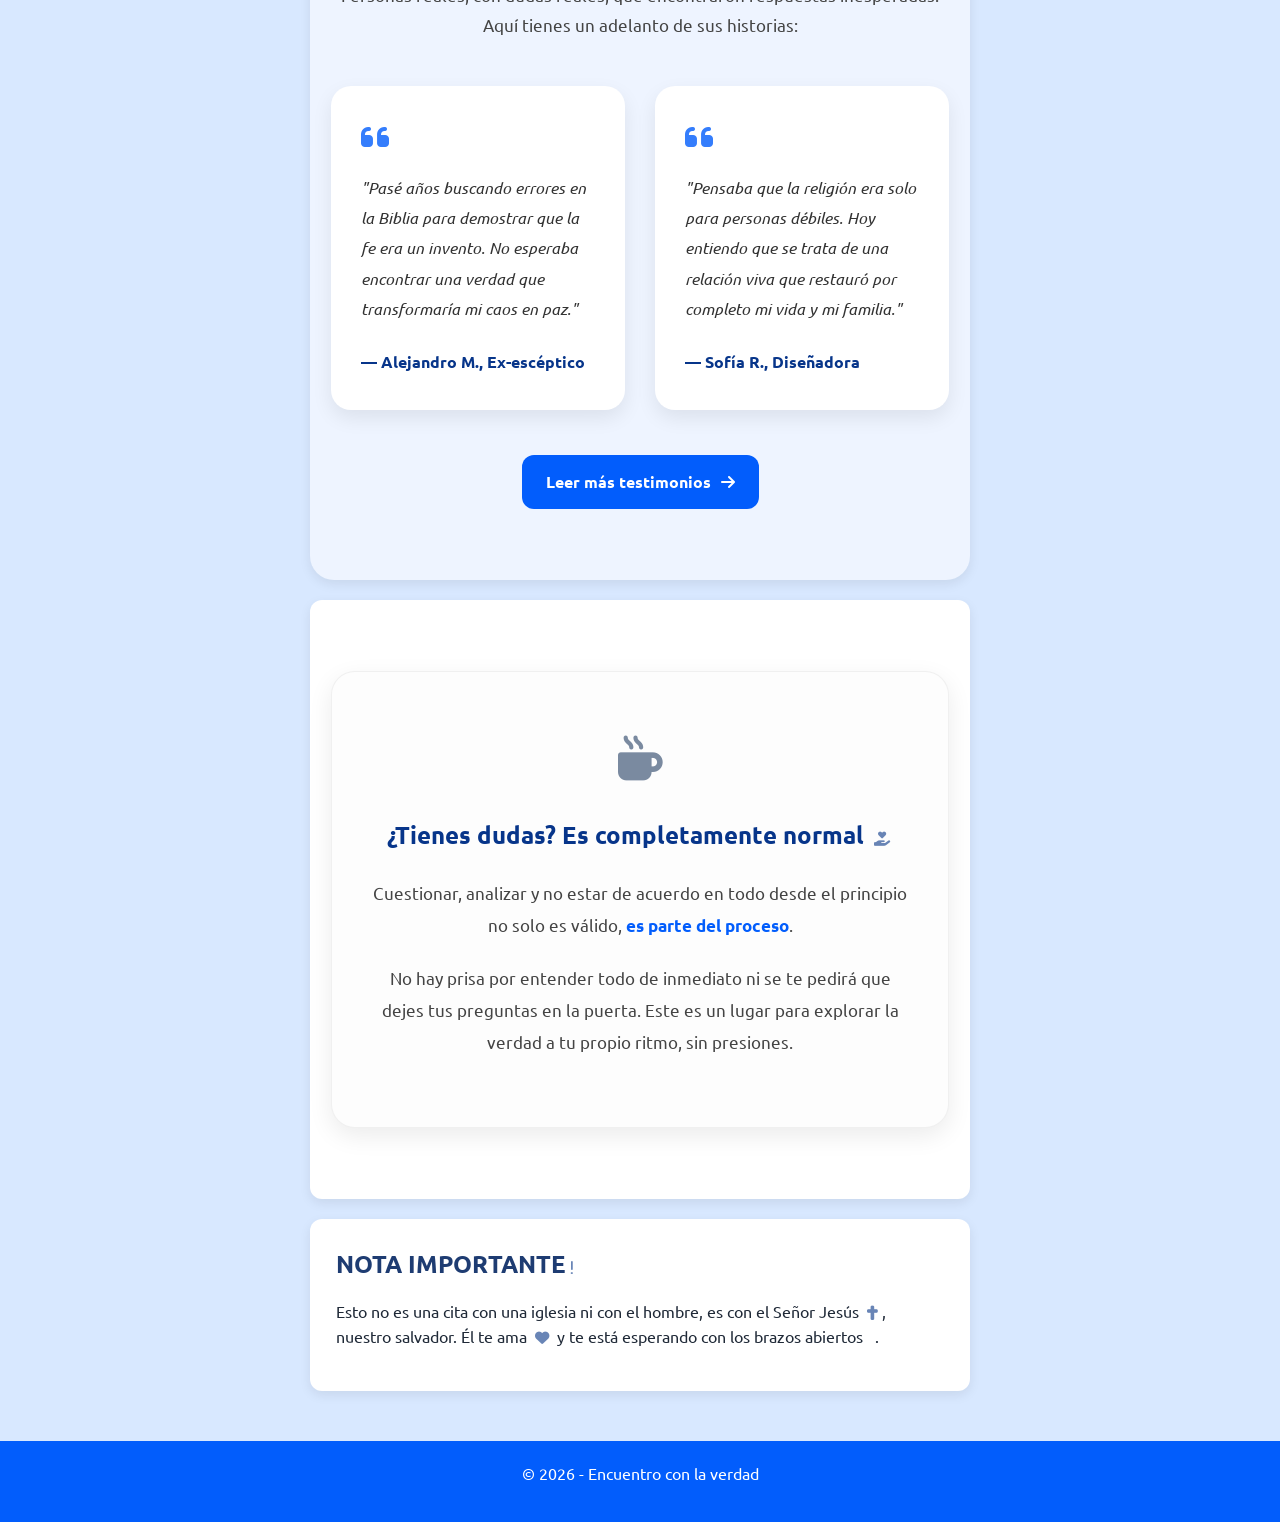
==== commit 1c84670b: "Improve page structure, accessibility and mobile layout" ====
--- a/index.html
+++ b/index.html
@@ -3,7 +3,9 @@
 <head>
 
     <meta charset="UTF-8">
-    <meta name="viewport" content="width=device-width, initial-scale=1.0">
+    <!-- <meta name="viewport" content="width=device-width, initial-scale=1.0"> -->
+    <meta name="viewport" content="width=device-width, initial-scale=1, viewport-fit=cover">
+
     <title>Encuentro con la verdad</title>
 
     <link rel="stylesheet" href="css/pages/home.css">
@@ -16,9 +18,9 @@
     <link rel="stylesheet" href="css/base/global.css">
 
         <!-- LAYOUT -->
+    <link rel="stylesheet" href="css/layout/main.css">     
     <link rel="stylesheet" href="css/layout/navbar.css">
     <link rel="stylesheet" href="css/layout/footer.css">
-    <link rel="stylesheet" href="css/layout/main.css">
     <link rel="stylesheet" href="css/layout/header.css">
     <link rel="stylesheet" href="css/layout/section.css">
     <link rel="stylesheet" href="css/layout/smart_nav.css">
@@ -67,6 +69,7 @@
         </ul>
     </nav>
 
+
     <!-- HEADER / HERO SECTION -->
     <header class="hero">
         <div class="hero-content">
@@ -74,150 +77,54 @@
             <h1>Encuentro con la verdad</h1>
 
             <div class="versiculos">
-
-                 <!-- Juan 14:6 -->
+                <!-- Juan 8:32 -->
                 <article class="versiculo-card">
-                    <img
-                        src="img/juan-14-6.jpg"
-                        alt="Juan 8:32 - Y conoceréis la verdad, y la verdad os hará libres."
-                        class="versiculo-img"
-                    >
-
+                <!-- Ojo: el nombre del archivo parece cruzado (ver nota 1 de los cambios). Conservo tu ruta original. -->
+                    <img class="versiculo-img" src="img/juan-14-6.jpg" alt="" fetchpriority="high" decoding="async">
                     <div class="versiculo-content">
-                        <span class="versiculo-referencia">Juan 8:32</span>
-
-                        <blockquote>
-                            “Y conoceréis la verdad, y la verdad os hará libres.”
-                        </blockquote>
+                        <p class="versiculo-referencia">Juan 8:32</p>
+                        <blockquote>“Y conoceréis la verdad, y la verdad os hará libres.”</blockquote>
                     </div>
                 </article>
 
-                <!-- Juan 8:32 -->
+                <!-- Juan 14:6 -->
                 <article class="versiculo-card">
-                    <img
-                        src="img/Juan-8-32.avif"
-                        alt="Juan 14:6 - Jesús dijo: Yo soy el camino, y la verdad, y la vida."
-                        class="versiculo-img"
-                    >
-
+                    <img class="versiculo-img" src="img/Juan-8-32.avif" alt="" decoding="async">
                     <div class="versiculo-content">
-                        <span class="versiculo-referencia">Juan 14:6</span>
-
+                        <p class="versiculo-referencia">Juan 14:6</p>
                         <blockquote>
                             “Jesús le dijo: Yo soy el camino, y la verdad, y la vida;
                             nadie viene al Padre, sino por mí.”
                         </blockquote>
                     </div>
                 </article>
-
             </div>
 
             <!-- INVITACIÓN AL GRUPO FAMILIAR -->
-            <section class="family-invitation">
-
+            <section class="family-invitation" aria-labelledby="family-title">
                 <div class="family-invitation-icon">
-                    <i class="fa-solid fa-people-group"></i>
+                    <i class="fa-solid fa-people-group" aria-hidden="true"></i>
                 </div>
 
                 <div class="family-invitation-content">
-
-                    <span class="family-invitation-label">
-                        Un espacio para compartir
-                    </span>
-
-                    <h2>¡Ven a nuestro Grupo Familiar!</h2>
-
-                    <p>
-                        Un momento para descansar, compartir, orar y acercarnos
-                        juntos al Señor Jesús.
-                    </p>
-
-                    <a
-                        href="ViewFamilyGroups.html"
-                        class="family-invitation-button"
-                    >
+                    <span class="family-invitation-label">Un espacio para compartir</span>
+                    <h2 id="family-title" class="family-invitation-title">¡Ven a nuestro Grupo Familiar!</h2>
+                    <p class="family-invitation-text">
+                        Un momento para descansar, compartir, orar y acercarnos juntos al Señor Jesús.
+                    </p>
+                    <a href="/view-family-groups/family-groups.html" class="btn">
                         Conoce nuestro Grupo Familiar
-                        <i class="fa-solid fa-arrow-right"></i>
+                        <i class="fa-solid fa-arrow-right" aria-hidden="true"></i>
                     </a>
-
-                </div>
-
+                </div>
             </section>
         </div>
     </header>
 
 
 
-    <!-- NAVEGACIÓN INTELIGENTE -->
-    <aside class="smart-nav" aria-label="Navegación por secciones">
-
-        <!-- ESPERANZA -->
-        <a href="#esperanza" data-title="Esperanza" aria-label="Ir a Esperanza">
-            <i class="fa-solid fa-heart"></i>
-        </a>
-
-        <!-- FE -->
-        <a href="#aclaracion-fe" data-title="Fe" aria-label="Ir a Fe">
-            <i class="fa-solid fa-hands-praying"></i>
-        </a>
-
-        <!-- LO QUE NO SOMOS -->
-        <a href="#mitos" data-title="Lo que no somos" aria-label="Ir a Lo que no somos">
-            <i class="fa-solid fa-circle-info"></i>
-        </a>
-
-        <!-- CONOCE MÁS -->
-        <a href="#conoce" data-title="Conoce más" aria-label="Ir a Conoce más">
-            <i class="fa-solid fa-book-open"></i>
-        </a>
-
-        <!-- PREGUNTAS FRECUENTES -->
-        <a
-            href="#preguntas-frecuentes"
-            data-title="Preguntas frecuentes"
-            aria-label="Ir a Preguntas frecuentes"
-        >
-            <i class="fa-solid fa-circle-question"></i>
-        </a>
-
-        <!-- VERSÍCULOS DESTACADOS -->
-        <a
-            href="#versiculos-destacados"
-            data-title="Versículos destacados"
-            aria-label="Ir a Versículos destacados"
-        >
-            <i class="fa-solid fa-book-bible"></i>
-        </a>
-
-        <!-- TESTIMONIOS -->
-        <a
-            href="#testimonios"
-            data-title="Testimonios"
-            aria-label="Ir a Testimonios"
-        >
-            <i class="fa-solid fa-comment"></i>
-        </a>
-
-        <!-- DUDAS -->
-        <a href="#dudas" data-title="Dudas" aria-label="Ir a Dudas">
-            <i class="fa-solid fa-comments"></i>
-        </a>
-
-        <!-- LLAMADO FINAL -->
-        <a
-            href="#llamado-final"
-            data-title="Llamado final"
-            aria-label="Ir a Llamado final"
-        >
-            <i class="fa-solid fa-person-praying"></i>
-        </a>
-
-    </aside>
-
-
-
     <!-- CONTENIDO PRINCIPAL -->
-    <main>
+    <main id="contenido" tabindex="-1">
 
         <!-- MENSAJE PRINCIPAL -->
         <section id="esperanza" class="fade-section esperanza-section">
@@ -494,22 +401,35 @@
     </main>
 
     <!-- PIE DE PÁGINA -->
-    <footer>
+    <footer class="site-footer">
         <p>&copy; 2026 - Encuentro con la verdad</p>
     </footer>
 
+
+        <nav class="smart-nav" aria-label="Secciones de la página">
+            <ul class="smart-nav__list" role="list">
+                <li><a class="smart-nav__link" href="#esperanza"><i class="fa-solid fa-heart" aria-hidden="true"></i><span class="smart-nav__label">Esperanza</span></a></li>
+                <li><a class="smart-nav__link" href="#aclaracion-fe"><i class="fa-solid fa-hands-praying" aria-hidden="true"></i><span class="smart-nav__label">Fe</span></a></li>
+                <li><a class="smart-nav__link" href="#mitos"><i class="fa-solid fa-circle-info" aria-hidden="true"></i><span class="smart-nav__label">Lo que no somos</span></a></li>
+                <li><a class="smart-nav__link" href="#conoce"><i class="fa-solid fa-book-open" aria-hidden="true"></i><span class="smart-nav__label">Conoce más</span></a></li>
+                <li><a class="smart-nav__link" href="#preguntas-frecuentes"><i class="fa-solid fa-circle-question" aria-hidden="true"></i><span class="smart-nav__label">Preguntas frecuentes</span></a></li>
+                <li><a class="smart-nav__link" href="#versiculos-destacados"><i class="fa-solid fa-book-bible" aria-hidden="true"></i><span class="smart-nav__label">Versículos destacados</span></a></li>
+                <li><a class="smart-nav__link" href="#testimonios"><i class="fa-solid fa-comment" aria-hidden="true"></i><span class="smart-nav__label">Testimonios</span></a></li>
+                <li><a class="smart-nav__link" href="#dudas"><i class="fa-solid fa-comments" aria-hidden="true"></i><span class="smart-nav__label">Dudas</span></a></li>
+                <li><a class="smart-nav__link" href="#llamado-final"><i class="fa-solid fa-person-praying" aria-hidden="true"></i><span class="smart-nav__label">Llamado final</span></a></li>
+            </ul>
+        </nav>
+
 <script src="./js/data/verses.js"></script>
 <script src="./js/home.js"></script>
-
-<a
-    href="https://wa.me/573107542262?text=Quiero%20recibir%20al%20Se%C3%B1or%20Jes%C3%BAs%20en%20mi%20coraz%C3%B3n%20y%20en%20mi%20vida."
-    class="whatsapp-float"
-    target="_blank"
-    aria-label="Contactar por WhatsApp">
-
-    <i class="fa-brands fa-whatsapp"></i>
-
-</a>
-
+<script src="smart_nav.js" defer></script>
+<script src="/js/reveal.js" defer></script>
+
+<a class="whatsapp-float" href="https://wa.me/573107542262?text=Quiero%20recibir%20al%20Se%C3%B1or%20Jes%C3%BAs%20en%20mi%20coraz%C3%B3n%20y%20en%20mi%20vida." target="_blank" rel="noopener noreferrer"
+   aria-label="Escríbenos por WhatsApp (se abre en una pestaña nueva)">
+  <i class="fa-brands fa-whatsapp" aria-hidden="true"></i>
+</a> 
+<!-- Explicación sobre: rel="noopener noreferrer" -> rel especifica la relación entre tu página y el recurso enlazado. "noopener": Evita que la página abierta mediante _blank pueda utilizar window.opener para manipular la página que originó el enlace. Es una medida de seguridad. "noreferrer": Indica al navegador que no envíe normalmente la información de referencia (Referer) a la página de destino. También tiene implicaciones de privacidad.
+ -->
 </body>
 </html>
--- a/css/pages/home.css
+++ b/css/pages/home.css
@@ -568,30 +568,20 @@
 
 .family-invitation {
     display: flex;
+    flex-wrap: wrap;                       /* en pantallas estrechas el icono pasa arriba */
     align-items: center;
-    gap: 25px;
-
-    max-width: 850px;
-
-    margin: 35px auto 0;
-    padding: 25px 30px;
-
-    background: rgba(255, 255, 255, 0.95);
-
-    border-radius: 18px;
-
-    box-shadow: 0 8px 25px rgba(0, 0, 0, 0.10);
-
+    gap: 1.5rem;
+    width: min(100%, 53.125rem);           /* 850px; el 100% evita que se encoja dentro del flex del hero */
+    padding: 1.5625rem clamp(1.25rem, 0.8rem + 2vw, 1.875rem);
+    border-radius: var(--radius-lg);
+    background: rgb(255 255 255 / 0.95);
+    box-shadow: 0 8px 25px rgb(0 0 0 / 0.10);
+    color: #1f2937;                        /* corta la herencia del blanco del .hero */
     text-align: left;
-
-    transition:
-        transform 0.3s ease,
-        box-shadow 0.3s ease;
 }
 
 .family-invitation:hover {
     transform: translateY(-4px);
-
     box-shadow: 0 12px 30px rgba(0, 0, 0, 0.14);
 }
 
@@ -599,55 +589,73 @@
 /* ICONO */
 
 .family-invitation-icon {
-    display: flex;
-    align-items: center;
-    justify-content: center;
-
-    min-width: 65px;
-    height: 65px;
-
+    display: grid;
+    place-items: center;
+    flex: none;
+    width: 4.0625rem;                      /* 65px */
+    aspect-ratio: 1;
     border-radius: 50%;
-
     background: var(--primary-color);
     color: var(--text-light);
-
-    font-size: 27px;
+    font-size: 1.6875rem;
 }
 
 
 /* CONTENIDO */
 
-.family-invitation-content {
-    flex: 1;
+.family-invitation-content { 
+    flex: 1 1 15rem; /* Base 15rem: por debajo se envuelve */
 }
 
 .family-invitation-label {
     display: block;
-
-    margin-bottom: 4px;
-
+    margin-bottom: 0.25rem;
     color: var(--primary-color);
-
     font-size: 0.9rem;
     font-weight: 700;
+    letter-spacing: 0.04em;
     text-transform: uppercase;
-    letter-spacing: 0.5px;
+}
+
+.family-invitation-title {
+    margin-bottom: 0.4375rem;
+    color: #2a5298;
+    font-size: 1.5rem;
+}
+
+
+.family-invitation-text {
+    margin-bottom: 1rem;
+    font-size: 0.98rem;
 }
 
 .family-invitation-content h2 {
     margin-bottom: 7px;
-
     color: #2a5298;
-
     font-size: 1.5rem;
 }
 
 .family-invitation-content p {
     margin-bottom: 16px;
-
     font-size: 0.98rem;
 }
 
+
+@media (hover: hover) and (pointer: fine) {
+    .family-invitation:hover {
+        transform: translateY(-0.25rem);
+        box-shadow: 0 12px 30px rgb(0 0 0 / 0.14);
+    }
+}
+
+@media (prefers-reduced-motion: no-preference) {
+    .family-invitation {
+        transition: transform 0.3s ease, box-shadow 0.3s ease;
+    }
+}
+
+/* Versículo destacado: si el JS no rellena la descripción, no deja hueco */
+#versiculo-descripcion:empty { display: none; }
 
 /* BOTÓN */
 
@@ -655,16 +663,11 @@
     display: inline-flex;
     align-items: center;
     gap: 8px;
-
     padding: 10px 17px;
-
     border-radius: 8px;
-
     background: var(--primary-color);
     color: var(--text-light);
-
     font-weight: 600;
-
     transition:
         background 0.3s ease,
         transform 0.3s ease;
@@ -672,8 +675,6 @@
 
 .family-invitation-button:hover {
     background: var(--primary-hover);
-
     text-decoration: none;
-
     transform: translateY(-2px);
 }
--- a/css/base/variables.css
+++ b/css/base/variables.css
@@ -1,11 +1,30 @@
 :root {
     --primary-color: #025dfc;
-    --secondary-color: #07358a;
-    --text-color: #333;
-    /* --background-color: #f4f7fb; */
+    --primary-hover: #07358a;
+    --text-light: #ffffff;
+    --transition-speed: 0.3s;
+
+    /* Escala de capas */
+    --z-nav: 100;
+    --z-floating: 110;
+
     --background-color: #d8e8ff;
+    --text-color: #1f2937;
     --white: #fff;
     --shadow-soft: 0 4px 12px rgba(0,0,0,0.08);
     --radius-md: 12px;
     --transition-default: 0.3s ease;
+
+    /* TOKENS */
+    --surface: #fff;
+    --hero-end: #d8e8ff;
+    --radius-card: 0.75rem;
+    --shadow-card: 0 4px 12px rgb(0 0 0 / 0.08);
+    --content-width: 43.75rem;   /* 700px */
+    --scroll-offset: 6.25rem;    /* 100px: margen al saltar a un ancla */
+    --reveal-distance: 2.5rem;   /* 40px */
+    --reveal-duration: 0.8s;
+    --z-skip: 200;
+
+    --radius-lg: 1.125rem;   /* 18px */
 }
--- a/css/base/global.css
+++ b/css/base/global.css
@@ -1,44 +1,45 @@
-html, body {
-    font-family: "Ubuntu", sans-serif;
+html {
+    -webkit-text-size-adjust: 100%;
+}
+
+@media (prefers-reduced-motion: no-preference) {
+    html { scroll-behavior: smooth; }
+}
+
+body {
+    display: flex;
+    flex-direction: column;
+    min-height: 100vh;   /* fallback */
+    min-height: 100dvh;
+    font-family: "Ubuntu", system-ui, sans-serif;
     line-height: 1.6;
     background: var(--background-color);
     color: var(--text-color);
-
-    overflow-x: hidden !important;
-    width: 100%;
-    display: flex;
-    flex-direction: column;
-    max-width: 100vw;
-    min-height: 100vh;  
+    overflow-x: clip;    /* parche temporal: busca el elemento que desborda y quítalo */
 }
 
 a {
     color: #2a5298;
+    font-weight: bold;
     text-decoration: none;
-    font-weight: bold;
 }
 
-a:hover {
+a:hover { text-decoration: underline; }
+
+/* Enlaces dentro de texto: no depender solo del color (WCAG 1.4.1) */
+main :where(p, li) a {
     text-decoration: underline;
+    text-underline-offset: 0.2em;
 }
 
-
 h1 {
-    font-size: 2rem;
-    margin-bottom: 15px;
+    font-size: clamp(1.75rem, 1.4rem + 1.5vw, 2rem);
+    margin-bottom: 0.9375rem;
     color: #2a5298;
 }
 
+p { margin-bottom: 0.9375rem; }
 
-p {
-    margin-bottom: 15px;
-}
-
-/* LISTAS */
-ul {
-    margin: 10px 0 15px 20px;
-}
-
-li {
-    margin-bottom: 8px;
-}
+/* Listas de contenido (ya no afectan a la navegación) */
+main ul { margin: 0.625rem 0 0.9375rem 1.25rem; }
+main li { margin-bottom: 0.5rem; }
--- a/css/layout/main.css
+++ b/css/layout/main.css
@@ -1,5 +1,16 @@
 main {
-    max-width: 700px;
-    margin: 0 auto;
-    padding: 30px 20px;
+    width: min(100%, var(--content-width));   /* evita encogerse dentro del flex column */
+    margin-inline: auto;
+    padding: 1.875rem clamp(0.625rem, 2.5vw, 1.25rem);
 }
+main:focus-visible { outline: none; }          /* se enfoca solo por código */
+
+/* Tarjeta de sección (solo las de <main>) */
+main > section {
+    margin-block: 1.25rem;
+    padding: clamp(1.25rem, 1rem + 1.5vw, 1.5625rem);   /* 20px móvil → 25px */
+    border-radius: var(--radius-card);
+    background: var(--surface);
+    box-shadow: var(--shadow-card);
+    scroll-margin-top: var(--scroll-offset);
+}
--- a/css/layout/footer.css
+++ b/css/layout/footer.css
@@ -1,7 +1,8 @@
-footer {
+.site-footer {
     text-align: center;
+    padding: 1.25rem 1.25rem calc(1.25rem + var(--bottom-nav-offset, 0px));
     padding: 20px;
     background: var(--primary-color);
-    color: white;
+    color: var(--text-light);
     margin-top: auto;
 }
--- a/css/layout/header.css
+++ b/css/layout/header.css
@@ -1,19 +1,13 @@
 /* =========================================
    HEADER / HERO (Flexbox aplicado a layouts)
 ========================================= */
+
 .hero {
-    min-height: 70vh;
-    padding: 5rem 5%;
     display: flex;
     justify-content: center;
     align-items: center;
-
-    background: linear-gradient(
-        180deg,
-        var(--primary-color),
-        #d8e8ff
-    );
-
+    padding: 4rem 5%;
+    background: linear-gradient(180deg, var(--primary-color), var(--hero-end));
     color: var(--text-light);
     text-align: center;
 }
@@ -23,14 +17,12 @@
    ========================================= */
 
 .hero-content {
-    width: 100%;
-    max-width: 1200px;
-
     display: flex;
     flex-direction: column;
     align-items: center;
-
-    gap: 3rem;
+    gap: 2.5rem;
+    width: 100%;
+    max-width: 75rem;
 }
 
 /* =========================================
@@ -38,16 +30,12 @@
    ========================================= */
 
 .hero h1 {
-    margin: 0;
-
-    color: #fff;
-
-    font-size: clamp(2rem, 5vw, 3.5rem);
+    margin: 0;   /* necesario: anula el margin-bottom del h1 global */
+    color: var(--text-light);
+    font-size: clamp(2rem, 0.8rem + 3.6vw, 3.5rem);
     line-height: 1.2;
-
     text-wrap: balance;
-
-    text-shadow: 0 2px 8px rgba(0, 0, 0, 0.25);
+    text-shadow: 0 2px 8px rgb(0 0 0 / 0.25);
 }
 
 
@@ -56,14 +44,10 @@
    ========================================= */
 
 .versiculos {
+    display: grid;
+    grid-template-columns: repeat(auto-fit, minmax(min(100%, 22rem), 1fr));
+    gap: 2rem;
     width: 100%;
-
-    display: grid;
-    grid-template-columns: repeat(2, minmax(0, 1fr));
-
-    gap: 2rem;
-
-    align-items: stretch;
 }
 
 
@@ -72,26 +56,15 @@
    ========================================= */
 
 .versiculo-card {
-    overflow: hidden;
-
     display: flex;
     flex-direction: column;
-
-    background: rgba(255, 255, 255, 0.95);
-
-    border: 1px solid rgba(255, 255, 255, 0.5);
-    border-radius: 18px;
-
-    box-shadow:
-        0 10px 30px rgba(0, 0, 0, 0.15);
-
+    overflow: hidden;
+    border: 1px solid rgb(255 255 255 / 0.5);
+    border-radius: 1.125rem;
+    background: rgb(255 255 255 / 0.95);
+    box-shadow: 0 10px 30px rgb(0 0 0 / 0.15);
     color: #1f2937;
-
     text-align: left;
-
-    transition:
-        transform 0.3s ease,
-        box-shadow 0.3s ease;
 }
 
 
@@ -101,14 +74,11 @@
 
 .versiculo-img {
     display: block;
+    width: 100%;
+    height: 18.75rem;   /* 300px */
+    object-fit: cover;
+}
 
-    width: 100%;
-    height: 280px;
-
-    object-fit: cover;
-
-    transition: transform 0.4s ease;
-}
 
 
 /* =========================================
@@ -117,29 +87,22 @@
 
 .versiculo-content {
     flex: 1;
-
     display: flex;
     flex-direction: column;
     justify-content: center;
-
     padding: 1.75rem;
 }
-
 
 /* =========================================
    REFERENCIA BÍBLICA
    ========================================= */
 
+
 .versiculo-referencia {
-    display: inline-block;
-
     margin-bottom: 1rem;
-
     color: var(--primary-color);
-
     font-size: 1.1rem;
     font-weight: 700;
-
     letter-spacing: 0.04em;
 }
 
@@ -149,16 +112,37 @@
    ========================================= */
 
 .versiculo-card blockquote {
-    margin: 0;
-
-    font-size: clamp(1rem, 1.5vw, 1.2rem);
+    color: #374151;
+    font-size: clamp(1rem, 0.9rem + 0.4vw, 1.2rem);
+    font-style: italic;
     line-height: 1.7;
-
-    font-style: italic;
-
-    color: #374151;
 }
 
+
+/* ---------- ESCRITORIO / TABLET ---------- */
+@media (width >= 48em) {
+    .hero {
+        min-height: 70vh;      /* fallback */
+        min-height: 70svh;
+        padding-block: 5rem;
+    }
+    .hero-content { gap: 3rem; }
+    .versiculo-img { height: 17.5rem; }   /* 280px */
+}
+
+/* ---------- INTERACCIÓN ---------- */
+@media (hover: hover) and (pointer: fine) {
+    .versiculo-card:hover {
+        transform: translateY(-0.375rem);
+        box-shadow: 0 16px 35px rgb(0 0 0 / 0.2);
+    }
+    .versiculo-card:hover .versiculo-img { transform: scale(1.03); }
+}
+
+@media (prefers-reduced-motion: no-preference) {
+    .versiculo-card { transition: transform 0.3s ease, box-shadow 0.3s ease; }
+    .versiculo-img  { transition: transform 0.4s ease; }
+}
 
 /* =========================================
    EFECTOS HOVER
--- a/css/layout/smart_nav.css
+++ b/css/layout/smart_nav.css
@@ -1,88 +1,166 @@
-.smart-nav{
-    position: fixed;
-    right: 20px;
-    top: 63%;
-    transform: translateY(-50%);
-    overflow: visible !important;
-    display: flex;
-    flex-direction: column;
-    gap: 10px;
+:root {
+    --nav-size: clamp(2rem, 9vw, 2.375rem);   /* 32px → 38px */
+    --nav-pad-y: 0.9375rem;                   /* 15px */
+    --nav-gap: 0.625rem;
+    --nav-bg: color-mix(in srgb, var(--primary-color) 75%, transparent);
 
-    z-index: 999;
+    /* Altura de la barra inferior: la usan body y WhatsApp */
+    --bottom-nav-offset: calc(
+        var(--nav-size) + 2 * var(--nav-pad-y) + 1px + env(safe-area-inset-bottom, 0px)
+    );
 }
 
-/* ENLACES */
-.smart-nav a {
-    position: relative;
-    display: flex;
-    align-items: center;
-    justify-content: center;
-    overflow: visible !important;
-    width: 38px;
-    height: 38px;
-    border-radius: 10px;
-    background: rgba(2, 93, 252, 0.75);
-    color: white;
-    text-decoration: none;
-    font-size: 16px;
-    transition: all 0.3s ease;
+/* body { padding-bottom: var(--bottom-nav-offset); } */
+
+/* ---------- BASE: barra inferior (móvil) ---------- */
+.smart-nav {
+    position: fixed;
+    inset: auto 0 0 0;
+    z-index: var(--z-nav);
+    padding: var(--nav-pad-y) 0.625rem calc(var(--nav-pad-y) + env(safe-area-inset-bottom, 0px));
+    background: rgb(255 255 255 / 0.85);          /* fallback sin blur */
+    border-top: 1px solid rgb(0 0 0 / 0.1);
+    box-shadow: 0 -4px 15px rgb(0 0 0 / 0.05);
 }
 
-/* HOVER */
-.smart-nav a:hover {
-    background: #025dfc;
-    color: white;
-    transform: scale(1.12);
+@supports (backdrop-filter: blur(1px)) or (-webkit-backdrop-filter: blur(1px)) {
+    .smart-nav {
+        background: rgb(255 255 255 / 0.4);
+        -webkit-backdrop-filter: blur(15px);
+        backdrop-filter: blur(15px);
+    }
 }
 
-
-/* SCROLL SPY */
-.smart-nav a.active {
-    background: white;
-    color: #025dfc;
-    transform: scale(1.12);
-    box-shadow: 0 0 0 2px #025dfc;
+.smart-nav__list {
+    display: flex;
+    justify-content: space-evenly;
+    align-items: center;
+    margin: 0;
+    padding: 0;
+    list-style: none;
 }
 
-/* MOSTRAR NOMBRE COMO TOOLTIP */
-/* TOOLTIP */
-.smart-nav a::after {
-    content: attr(data-title);
+.smart-nav__list > li { margin: 0; }
+
+.smart-nav__link,
+.smart-nav__link:hover {
+    text-decoration: none;
+}
+
+.smart-nav__link {
+    position: relative; /* En móvil la etiqueta se ancla a la barra, no al icono */
+    display: grid;
+    place-items: center;
+    width: var(--nav-size);
+    aspect-ratio: 1;
+    border-radius: 0.625rem;
+    background: var(--nav-bg);
+    color: var(--text-light);
+    font-size: 1rem;
+}
+
+/* Nombre: oculto visualmente pero disponible para lectores de pantalla */
+.smart-nav__label {
     position: absolute;
-    right: calc(100% + 10px);
-    top: 50%;
-    transform: translateY(-50%);
+    inset: 50% calc(100% + 0.625rem) auto auto;  /* A la izquierda del icono */
+    translate: 0 -50%;
     width: max-content;
-    max-width: 180px;
-    padding: 8px 12px;
-    background: #025dfc;
-    color: white;
-    border-radius: 8px;
+    max-width: 11.25rem;
+    padding: 0.5rem 0.75rem;
+    border-radius: 0.5rem;
+    background: var(--primary-color);
+    color: var(--text-light);
     font-size: 0.85rem;
     line-height: 1.3;
     text-align: center;
-    white-space: normal;
-    overflow-wrap: break-word;
     opacity: 0;
-    visibility: hidden;
     pointer-events: none;
-    transition: opacity 0.25s ease, visibility 0.25s ease;
-    z-index: 10000;
 }
 
-/* TOOLTIP AL PASAR EL CURSOR */
+@media (prefers-reduced-motion: no-preference) {
+    .smart-nav__link {
+        transition:
+            background-color var(--transition-speed) ease,
+            color var(--transition-speed) ease,
+            transform var(--transition-speed) ease,
+            box-shadow var(--transition-speed) ease;
+    }
+    .smart-nav__label { transition: opacity 0.25s ease; }
+}
+
+/* Hover solo en dispositivos con puntero real */
 @media (hover: hover) and (pointer: fine) {
+    .smart-nav__link:hover {
+        background: var(--primary-color);
+        transform: scale(1.12);
+    }
+}
 
-    .smart-nav a:hover::after {
-        opacity: 1;
-        visibility: visible;
+/* Sección actual (scroll spy) */
+.smart-nav__link[aria-current="location"] {
+    background: #fff;
+    color: var(--primary-color);
+    transform: scale(1.12);
+    box-shadow: 0 0 0 2px var(--primary-color);
+}
+
+/* Foco de teclado: anillo de dos tonos visible sobre cualquier fondo */
+.smart-nav__link:focus-visible {
+    outline: 2px solid var(--primary-color);
+    outline-offset: 2px;
+    box-shadow: 0 0 0 2px #fff;
+}
+
+/* ---------- ESCRITORIO / TABLET: riel lateral ---------- */
+@media (width >= 48em) and (height >= 38em) {
+    :root { --bottom-nav-offset: 0px; }
+
+    .smart-nav {
+        inset: 0 1.25rem 0 auto;
+        height: fit-content;
+        margin-block: auto;          /* Centrado vertical sin transform */
+        padding: 0;
+        background: none;
+        border: 0;
+        box-shadow: none;
+        -webkit-backdrop-filter: none;
+        backdrop-filter: none;
     }
 
+    .smart-nav__list {
+        flex-direction: column;
+        gap: var(--nav-gap);
+    }
+
+    /* Tooltip */
+    .smart-nav__label {
+        top: 50%;
+        right: calc(100% + 0.625rem);
+        translate: 0 -50%;
+        width: max-content;
+        height: auto;
+        max-width: 11.25rem;
+        padding: 0.5rem 0.75rem;
+        overflow: visible;
+        clip-path: none;
+        white-space: normal;
+        overflow-wrap: break-word;
+        background: var(--primary-color);
+        color: var(--text-light);
+        border-radius: 0.5rem;
+        font-size: 0.85rem;
+        line-height: 1.3;
+        text-align: center;
+        opacity: 0;               /* opacity (no visibility) para mantenerlo en el árbol de accesibilidad */
+        pointer-events: none;
+    }
+
+    .smart-nav__link:focus-visible .smart-nav__label,
+    .smart-nav__link.show-tooltip .smart-nav__label {   /* .show-tooltip: tu clase de tap */
+        opacity: 1;
+    }
+
+    @media (hover: hover) and (pointer: fine) {
+            .smart-nav__link:hover .smart-nav__label { opacity: 1; }
+    }
 }
-
-
-/* TOOLTIP ACTIVADO POR TAP */
-.smart-nav a.show-tooltip::after {
-    opacity: 1;
-    visibility: visible;
-}
--- a/css/components/buttons.css
+++ b/css/components/buttons.css
@@ -85,3 +85,44 @@
 .btn-versiculos:hover {
     transform: translateY(-2px);
 }
+
+
+/* =========================
+   ESTILOS BOTONES INVITACIÓN G.F
+========================= */
+
+.btn,
+.btn:hover {
+    text-decoration: none;   /* anula el a:hover global (especificidad 0,1,1) */
+}
+
+.btn {
+    display: inline-flex;
+    align-items: center;
+    gap: 0.5rem;
+    padding: 0.625rem 1.0625rem;
+    border-radius: 0.5rem;
+    background: var(--primary-color);
+    color: var(--text-light);
+    font-weight: 600;
+}
+
+.btn:focus-visible {
+    outline: 2px solid var(--primary-color);
+    outline-offset: 3px;
+}
+
+@media (hover: hover) and (pointer: fine) {
+    .btn:hover {
+        background: var(--primary-hover);
+        transform: translateY(-2px);
+    }
+}
+
+@media (prefers-reduced-motion: no-preference) {
+    .btn {
+        transition:
+            background-color var(--transition-speed) ease,
+            transform var(--transition-speed) ease;
+    }
+}
--- a/css/components/animations.css
+++ b/css/components/animations.css
@@ -1,20 +1,21 @@
-.fade-section {  /* → estado inicial (invisible) */
-    opacity: 0;
-    transform: translateY(40px);
-    transition: opacity 0.8s ease, transform 0.8s ease;
-    will-change: opacity, transform;
+/* Solo se oculta si hay JS Y el usuario no pidió menos movimiento.
+   En cualquier otro caso el contenido simplemente se ve. */
+@media (scripting: enabled) and (prefers-reduced-motion: no-preference) {
+    .fade-section {
+        transition:
+            opacity var(--reveal-duration) ease,
+            translate var(--reveal-duration) ease;
+    }
+
+    .fade-section:not(.visible) {
+        opacity: 0;
+        translate: 0 var(--reveal-distance);
+    }
 }
 
-.fade-section.visible { /* → estado final (visible) */
-    opacity: 1;
-    transform: translateY(0);
-}
-
-
-@media (max-width: 600px) {
-
-    .fade-section {
-        padding: 20px;
+@media print {
+    .fade-section:not(.visible) {
+        opacity: 1;
+        translate: none;
     }
-
-}
+}
--- a/css/components/whatsapp.css
+++ b/css/components/whatsapp.css
@@ -1,40 +1,37 @@
-.whatsapp-float{
+.whatsapp-float {
     position: fixed;
-    right: 20px;
-    bottom: 20px;
-    z-index: 9999;
+    right: 1.25rem;
+    bottom: calc(1.25rem + var(--bottom-nav-offset, 0px));
+    z-index: var(--z-floating);
+    display: grid;
+    place-items: center;
     text-decoration: none;
-    display: flex;
-    justify-content: center;
-    align-items: center;
-    transition: transform .3s ease;
+    transition: transform var(--transition-speed) ease;
 }
 
-.whatsapp-float i{
+.whatsapp-float i {
     font-size: 3.5rem;
-    color: #25D366;
+    color: #25d366;
 }
 
-.whatsapp-float:hover{
-    transform: scale(1.15);
+.whatsapp-float:focus-visible {
+    outline: 3px solid var(--primary-color);
+    outline-offset: 4px;
+    border-radius: 50%;
 }
 
+@media (hover: hover) and (pointer: fine) {
+    .whatsapp-float:hover { transform: scale(1.15); }
+}
 
-/* Pequeña animación de atención */
-@keyframes pulseWhatsapp{
-    0%{
-        transform: scale(1);
-    }
-
-    50%{
-        transform: scale(1.3);
-    }
-
-    100%{
-        transform: scale(1);
+/* Pulso de atención: Solo si el usuario no pidió menos movimiento.
+   3 × 1.5s = 4.5s (< 5s, cumple WCAG 2.2.2). Usa `scale` para no pisar el `transform` del hover. */
+@media (prefers-reduced-motion: no-preference) {
+    .whatsapp-float {
+        animation: pulse-whatsapp 1.5s ease-in-out 3;
     }
 }
 
-.whatsapp-float{
-    animation: pulseWhatsapp 3s infinite;
+@keyframes pulse-whatsapp {
+    50% { scale: 1.2; }
 }
--- a/css/responsive/media.css
+++ b/css/responsive/media.css
@@ -352,7 +352,54 @@
         padding: 10px;
     }
 
-    .family-groups-page { padding: 35px 15px; } /* HEADER */ .section-icon { width: 60px; height: 60px; font-size: 25px; } .family-groups-header h1 { font-size: 1.75rem; line-height: 1.3; } .family-groups-header p { font-size: 0.98rem; } /* MENSAJE */ .family-welcome { padding: 25px 18px; border-radius: 14px; } .family-welcome h2 { font-size: 1.5rem; } .family-welcome p { font-size: 0.98rem; } .welcome-highlight { font-size: 1rem; } /* TÍTULOS DE SECCIÓN */ .family-info > h2, .locations > h2 { font-size: 1.45rem; line-height: 1.4; } /* CARDS DE INFORMACIÓN */ .info-grid { display: grid; grid-template-columns: 1fr; width: 100%; } .info-card { width: 100%; padding: 22px 18px; gap: 15px; } .info-icon { min-width: 48px; width: 48px; height: 48px; font-size: 19px; } .info-card h3 { font-size: 1.05rem; } .info-card p { font-size: 0.95rem; } /* UBICACIONES */ .location-card { padding: 22px 18px; gap: 15px; border-radius: 14px; } .location-icon { min-width: 48px; width: 48px; height: 48px; font-size: 19px; } .location-content h3 { font-size: 1.05rem; } .location-content p { font-size: 0.95rem; } /* BOTÓN GOOGLE MAPS */ .location-button { width: 100%; justify-content: center; text-align: center; padding: 11px 14px; font-size: 0.9rem; } /* MENSAJE FINAL */ .family-final { padding: 32px 18px; border-radius: 14px; } .family-final h2 { font-size: 1.5rem; } .family-final p { font-size: 0.95rem; } .back-home { width: 100%; justify-content: center; }
+    .family-groups-page { padding: 35px 15px; } 
+    
+    /* HEADER */
+    .section-icon { width: 60px; height: 60px; font-size: 25px; }
+
+    .family-groups-header h1 { font-size: 1.75rem; line-height: 1.3; }
+
+    .family-groups-header p { font-size: 0.98rem; }
+
+    /* MENSAJE */
+    .family-welcome { padding: 25px 18px; border-radius: 14px; }
+
+    .family-welcome h2 { font-size: 1.5rem; }
+
+    .family-welcome p { font-size: 0.98rem; }
+
+    .welcome-highlight { font-size: 1rem; }
+    /* TÍTULOS DE SECCIÓN */
+    .family-info > h2, .locations > h2 { font-size: 1.45rem; line-height: 1.4; }
+    /* CARDS DE INFORMACIÓN */
+    .info-grid { display: grid; grid-template-columns: 1fr; width: 100%; }
+
+    .info-card { width: 100%; padding: 22px 18px; gap: 15px; }
+
+    .info-icon { min-width: 48px; width: 48px; height: 48px; font-size: 19px; }
+
+    .info-card h3 { font-size: 1.05rem; } .info-card p { font-size: 0.95rem; }
+
+    /* UBICACIONES */
+    .location-card { padding: 22px 18px; gap: 15px; border-radius: 14px; }
+
+    .location-icon { min-width: 48px; width: 48px; height: 48px; font-size: 19px; }
+
+    .location-content h3 { font-size: 1.05rem; }
+
+    .location-content p { font-size: 0.95rem; }
+
+    /* BOTÓN GOOGLE MAPS */
+    .location-button { width: 100%; justify-content: center; text-align: center; padding: 11px 14px; font-size: 0.9rem; }
+
+    /* MENSAJE FINAL */
+    .family-final { padding: 32px 18px; border-radius: 14px; }
+    
+    .family-final h2 { font-size: 1.5rem; }
+    
+    .family-final p { font-size: 0.95rem; }
+    
+    .back-home { width: 100%; justify-content: center; }
 }
 
 
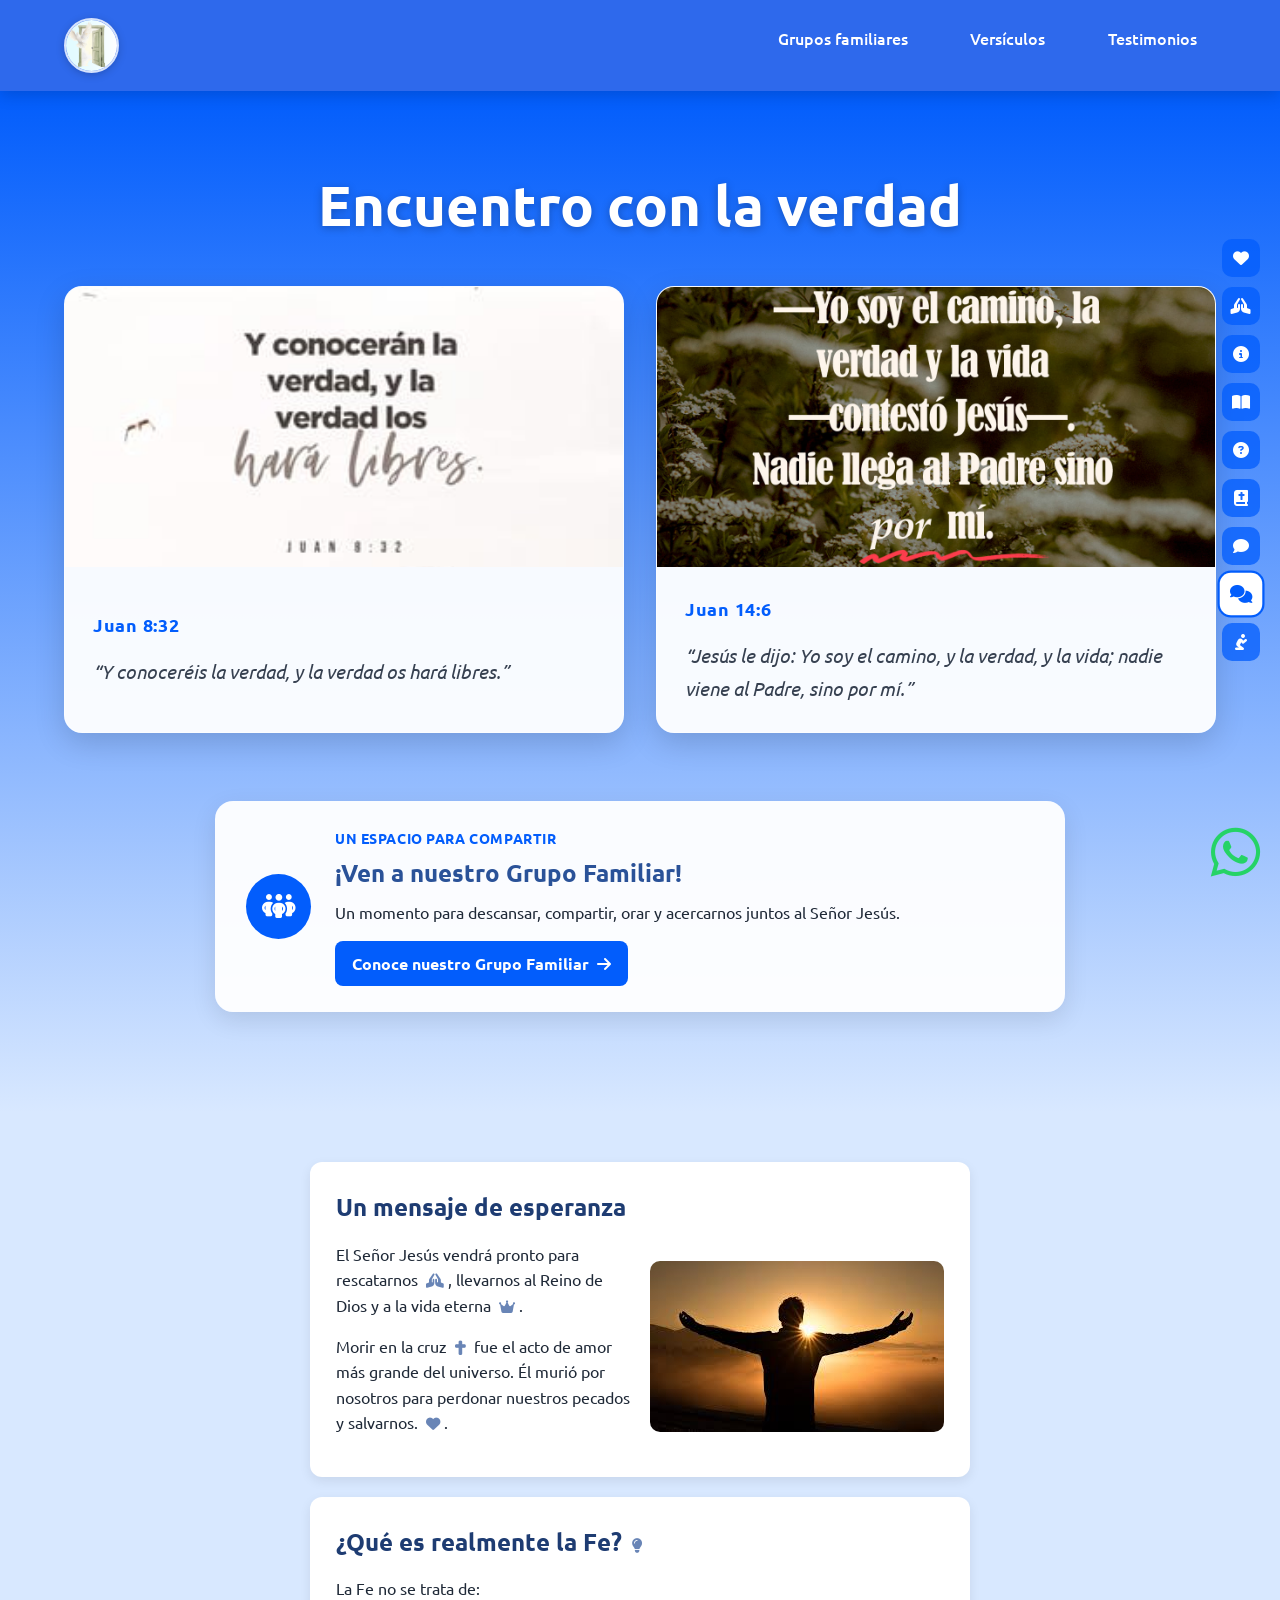
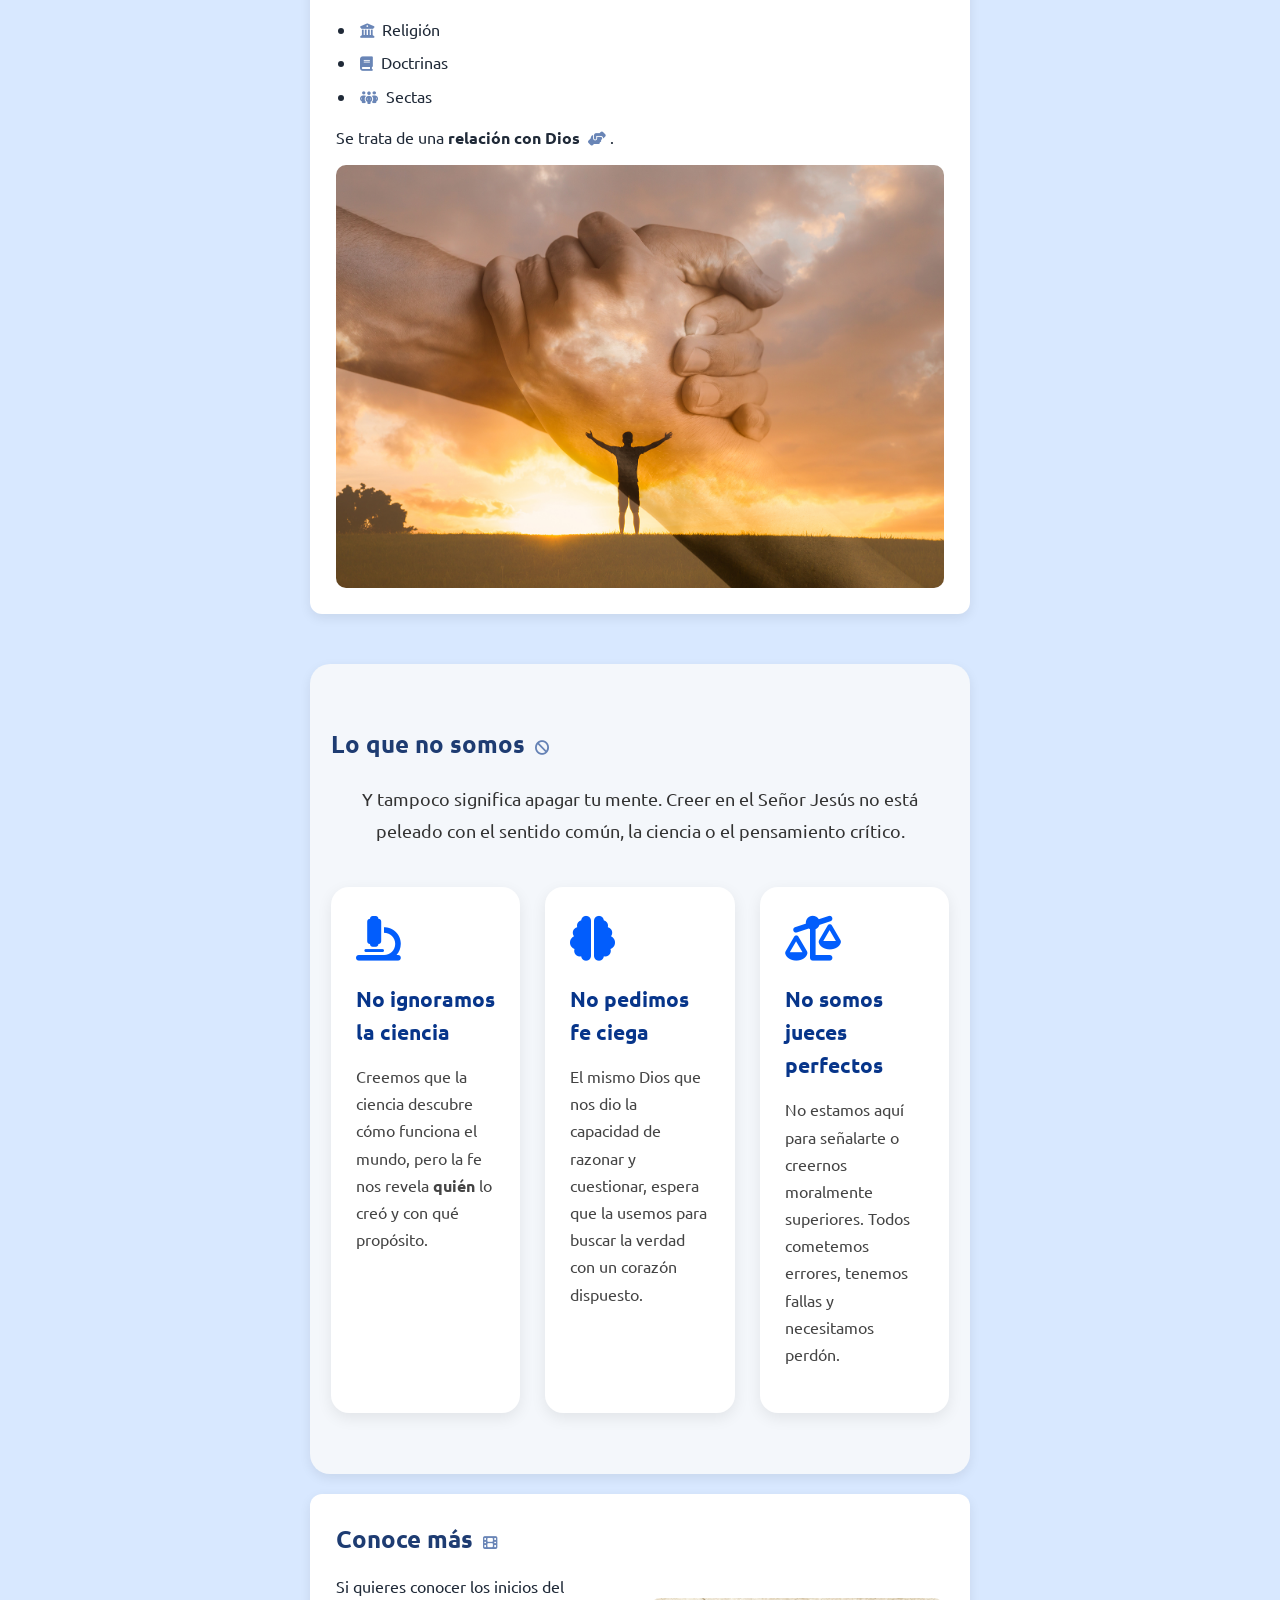
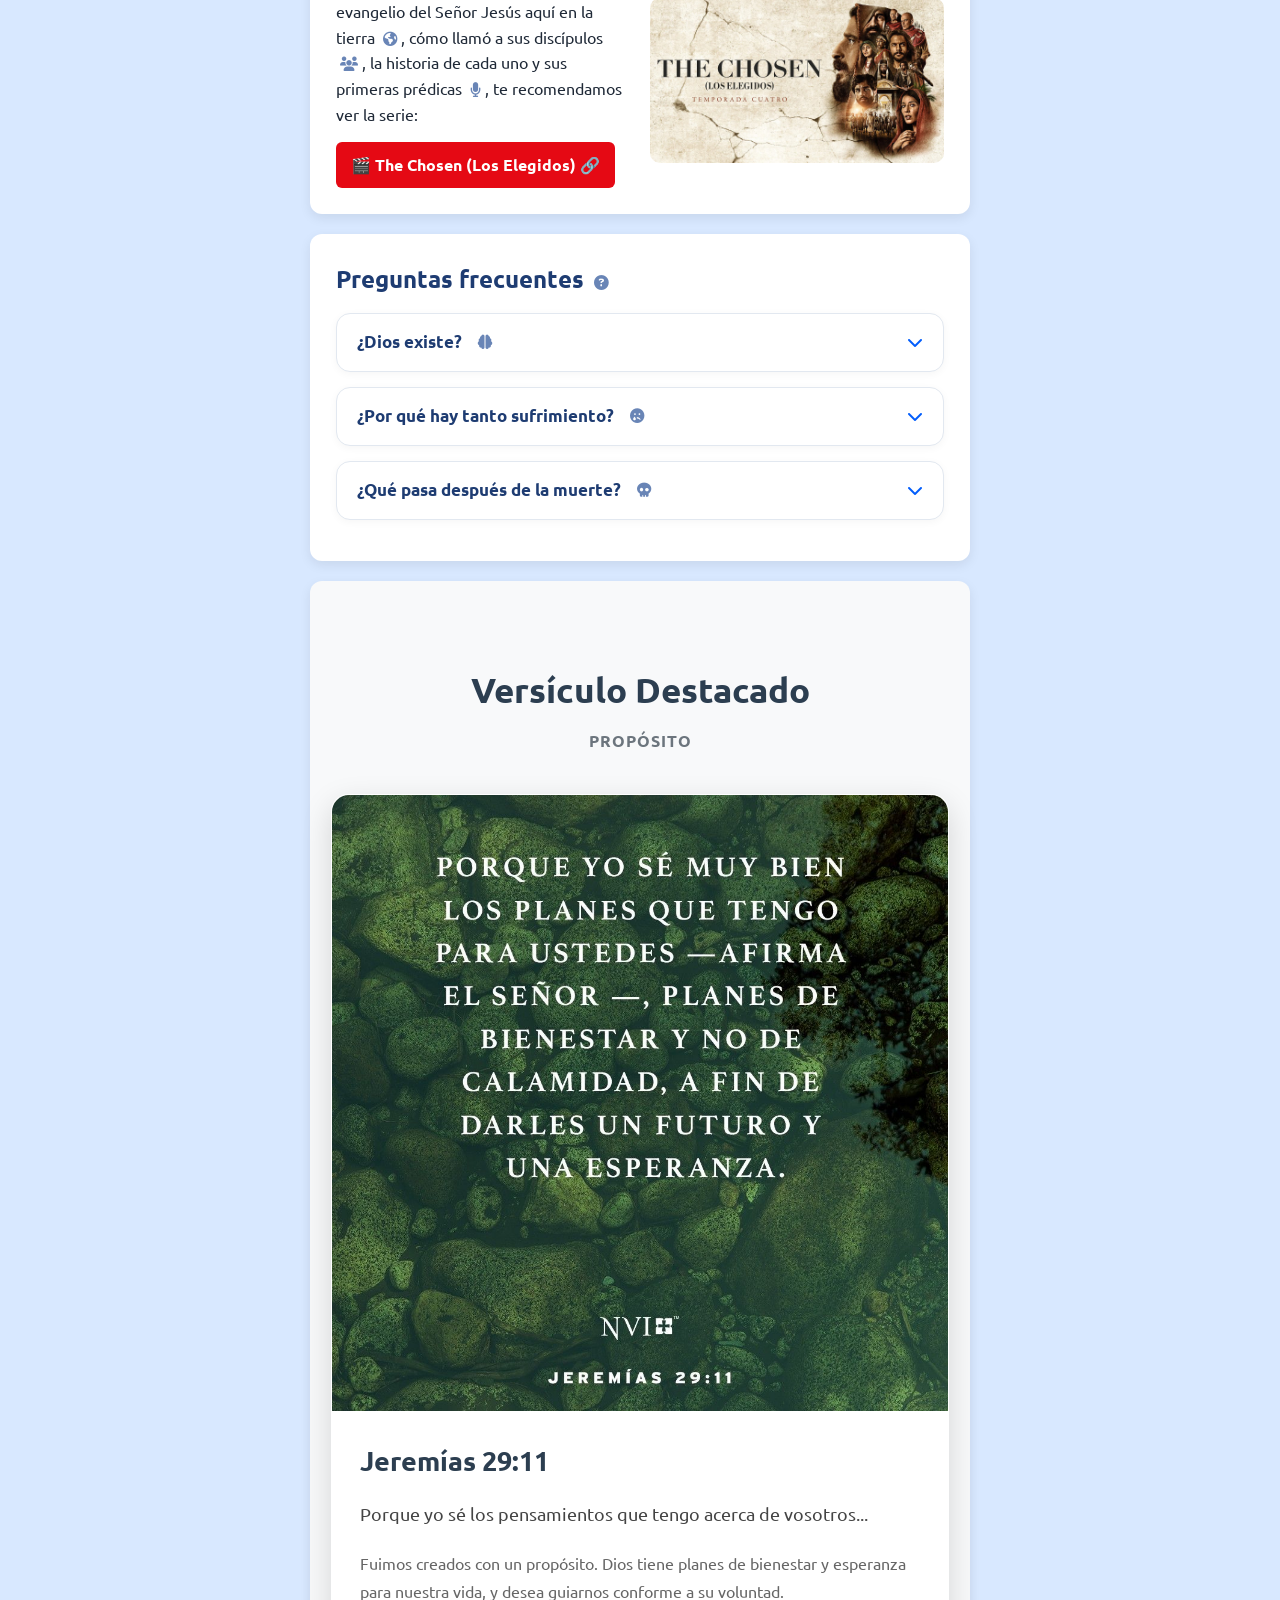
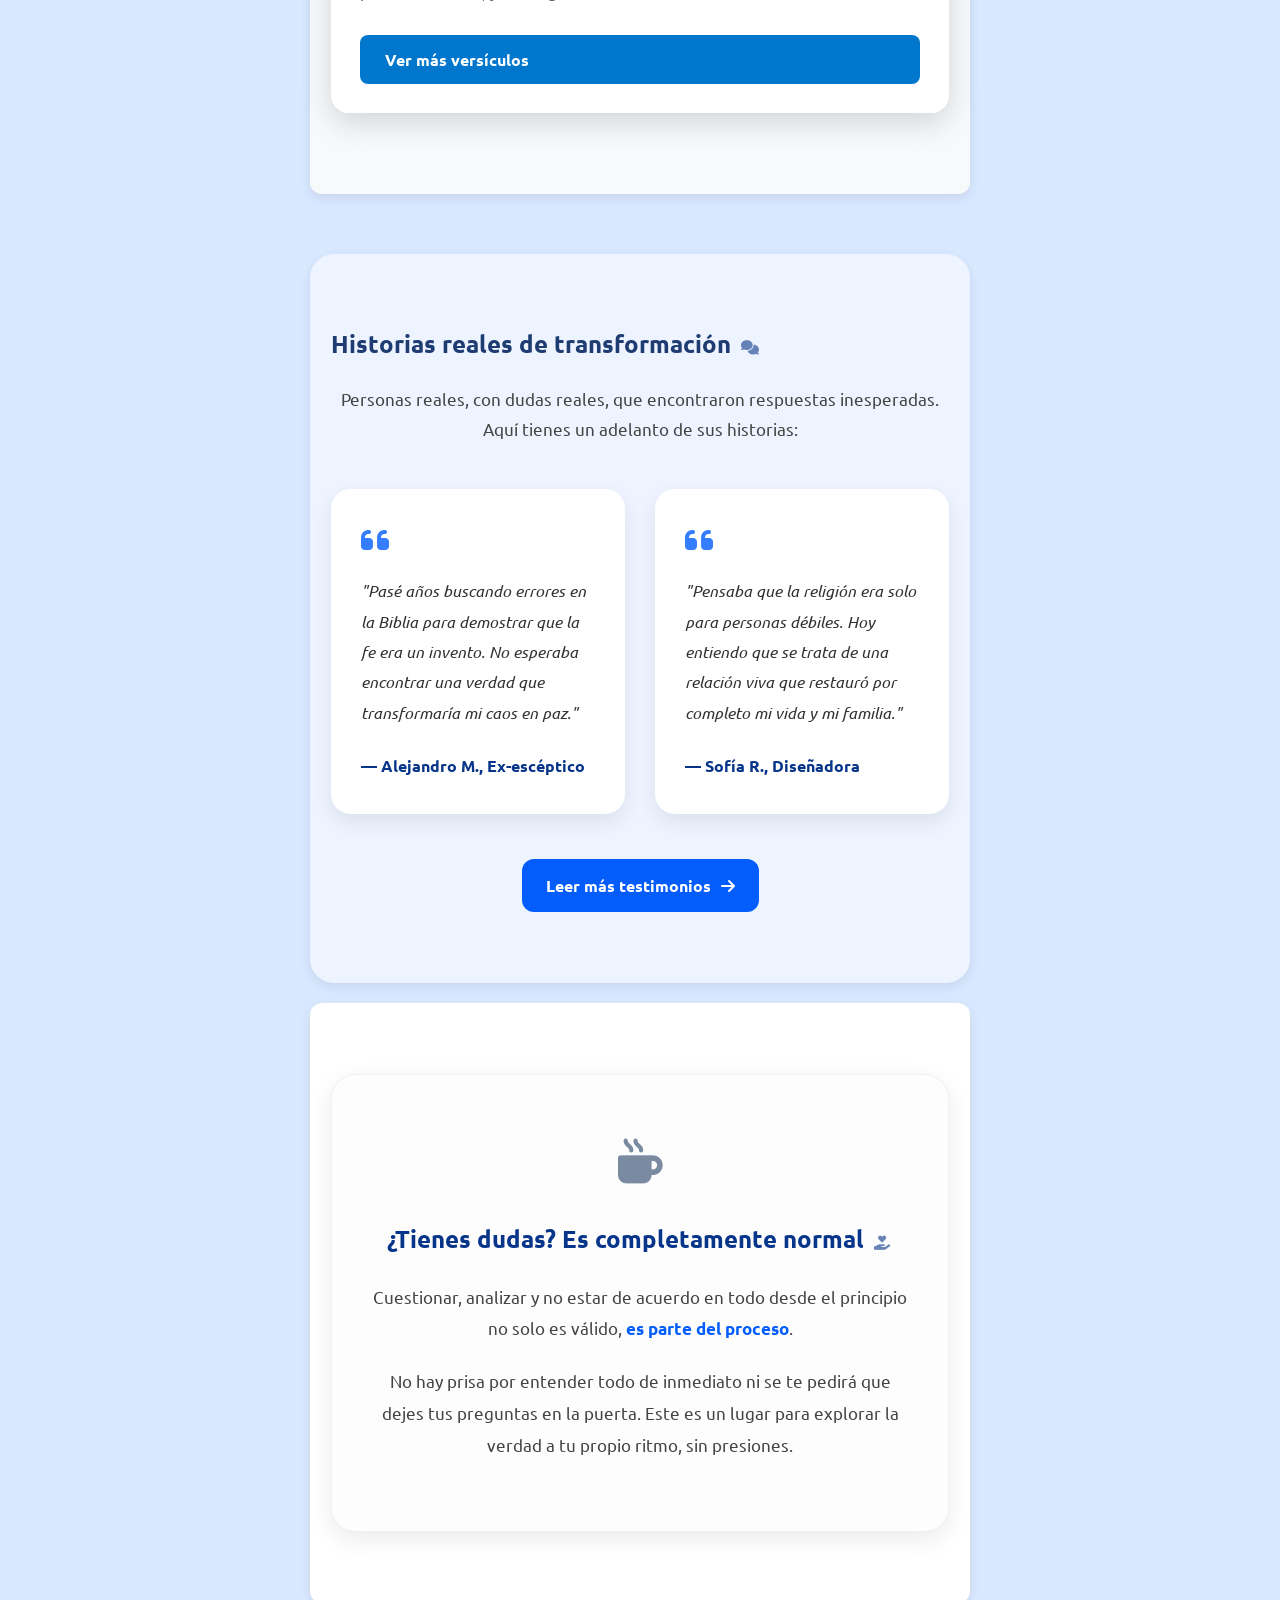
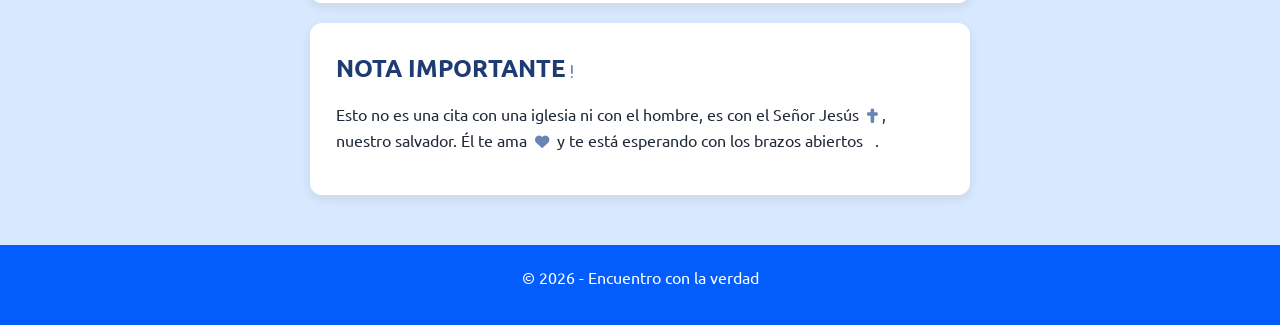
==== commit dc7844d2: "Improve navigation, accessibility and mobile experience Rebuild the side navigation so it works bett" ====
--- a/index.html
+++ b/index.html
@@ -89,7 +89,7 @@
 
                 <!-- Juan 14:6 -->
                 <article class="versiculo-card">
-                    <img class="versiculo-img" src="img/Juan-8-32.avif" alt="" decoding="async">
+                    <img class="versiculo-img" src="img/juan-8-32.jpg" alt="" decoding="async">
                     <div class="versiculo-content">
                         <p class="versiculo-referencia">Juan 14:6</p>
                         <blockquote>
@@ -420,10 +420,11 @@
             </ul>
         </nav>
 
-<script src="./js/data/verses.js"></script>
-<script src="./js/home.js"></script>
-<script src="smart_nav.js" defer></script>
-<script src="/js/reveal.js" defer></script>
+<script src="js/data/verses.js" defer></script>
+<script src="js/home.js" defer></script>
+<script src="js/menu.js" defer></script>
+<script src="js/smart_nav.js" defer></script>
+<script src="js/reveal.js" defer></script>
 
 <a class="whatsapp-float" href="https://wa.me/573107542262?text=Quiero%20recibir%20al%20Se%C3%B1or%20Jes%C3%BAs%20en%20mi%20coraz%C3%B3n%20y%20en%20mi%20vida." target="_blank" rel="noopener noreferrer"
    aria-label="Escríbenos por WhatsApp (se abre en una pestaña nueva)">
--- a/css/components/animations.css
+++ b/css/components/animations.css
@@ -18,4 +18,4 @@
         opacity: 1;
         translate: none;
     }
-}+}
--- a/css/responsive/media.css
+++ b/css/responsive/media.css
@@ -55,7 +55,7 @@
         opacity: 0;
         visibility: hidden;
         transform: translateY(-15px);
-        transition: all 0.3s cubic-bezier(0.4, 0, 0.2, 1);
+        transition: opacity 0.3s ease, visibility 0.3s ease, transform 0.3s cubic-bezier(0.4, 0, 0.2, 1);
     }
 
     .nav-links.active {
@@ -463,7 +463,6 @@
 }
 
 
-
 /* ==========================================
    AJUSTES DESKTOP (Pantallas grandes)
 ========================================== */
